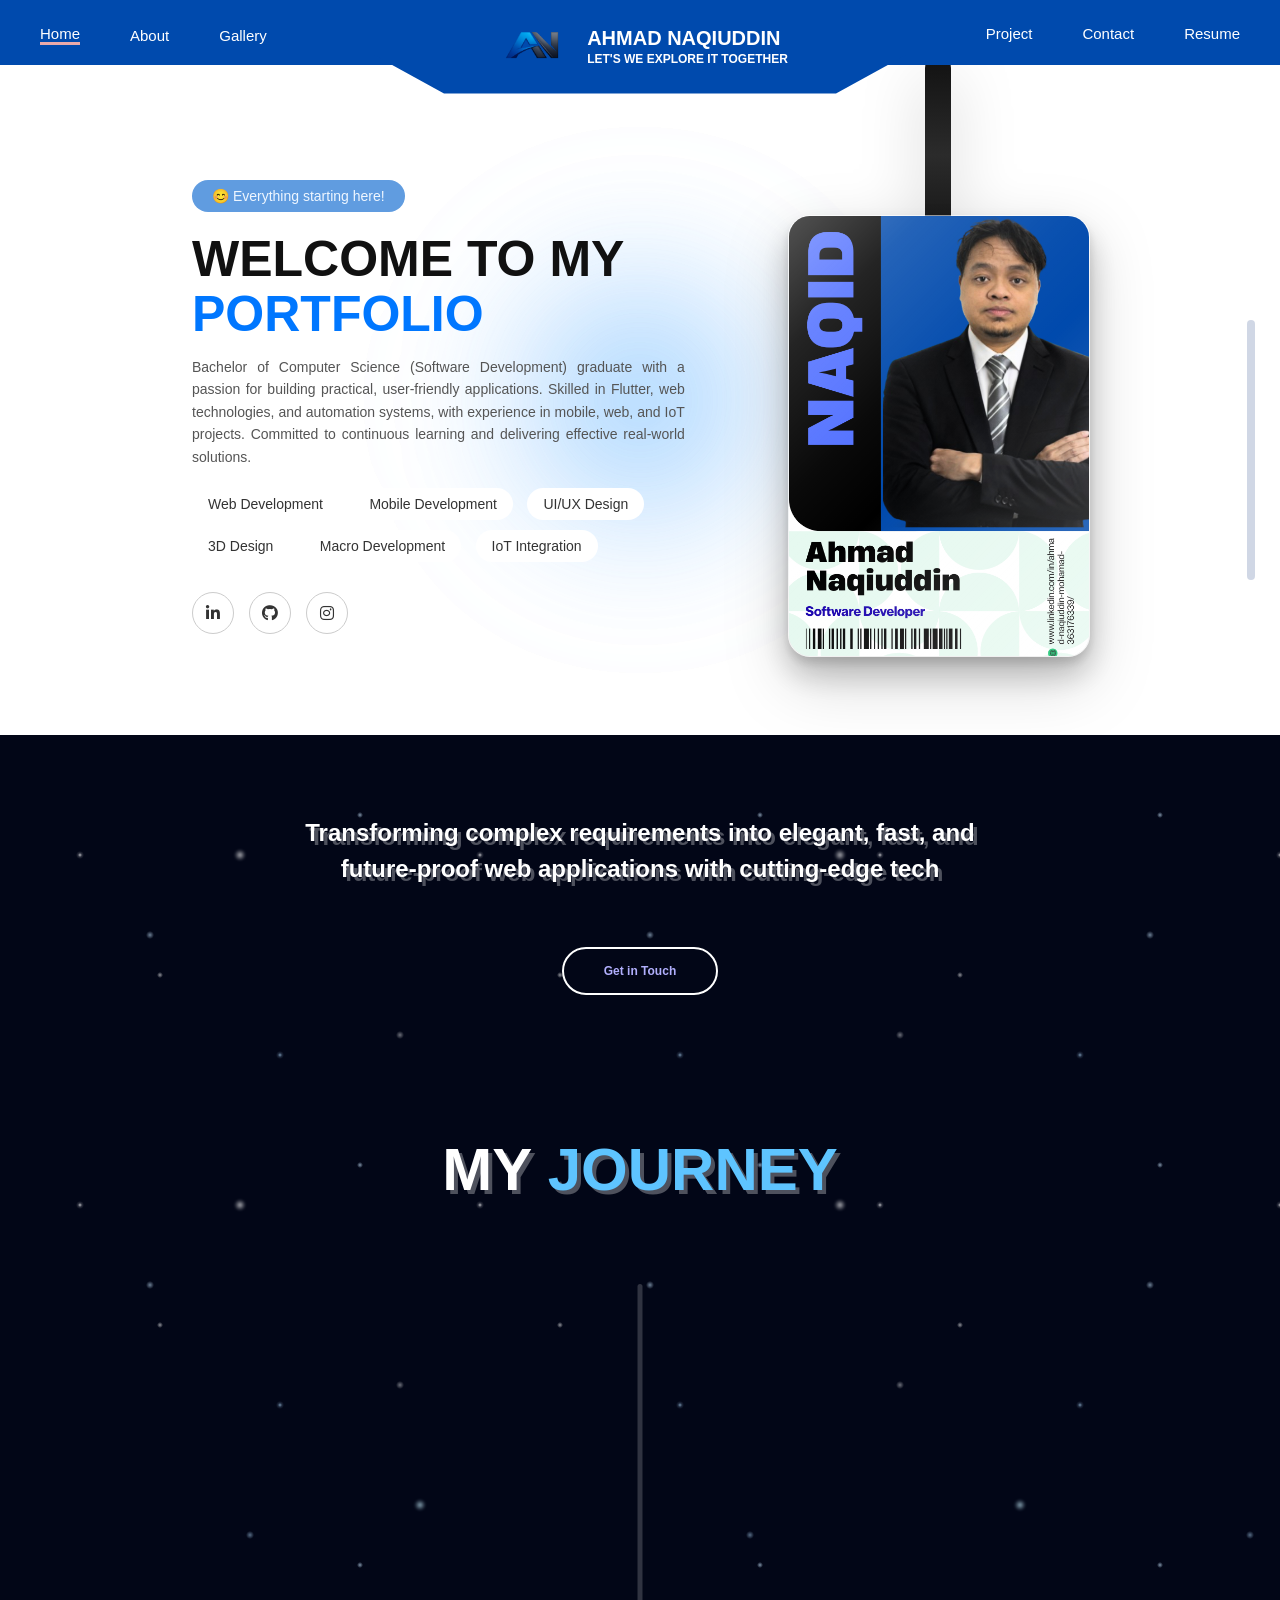
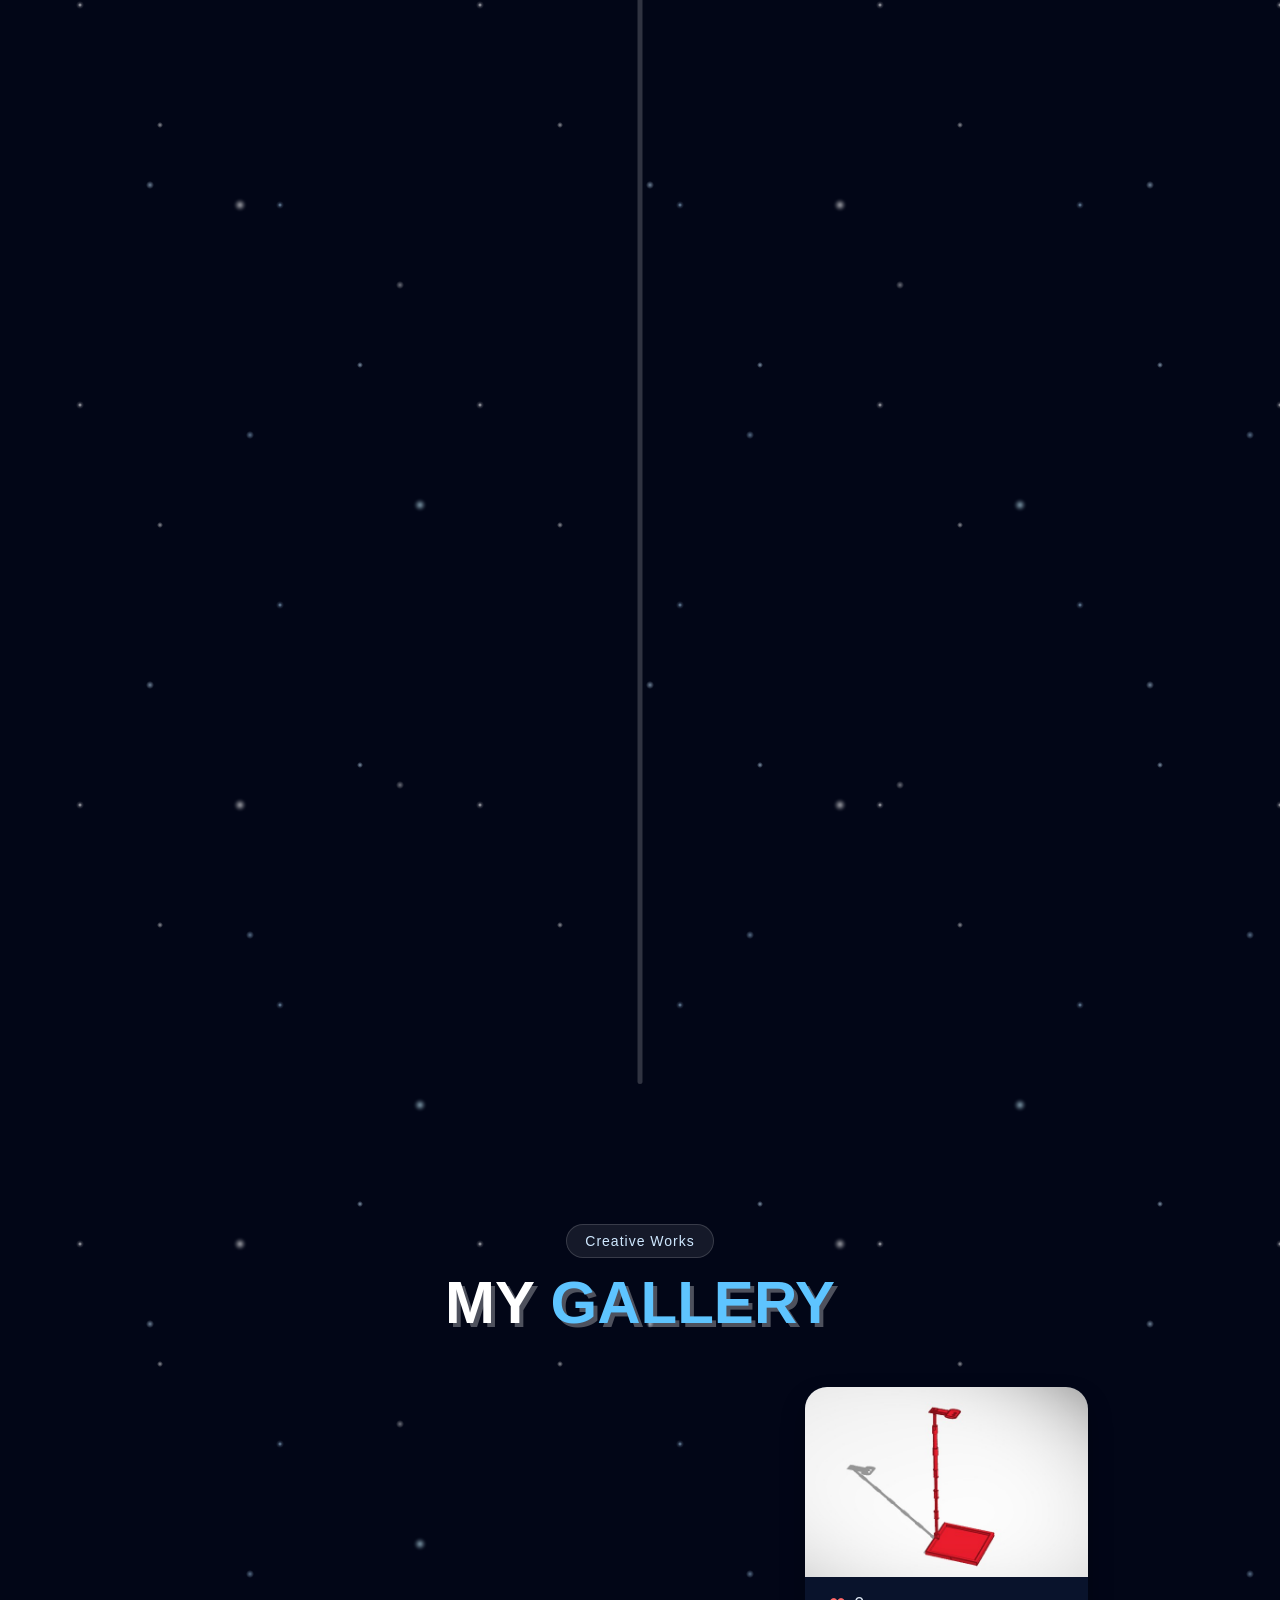
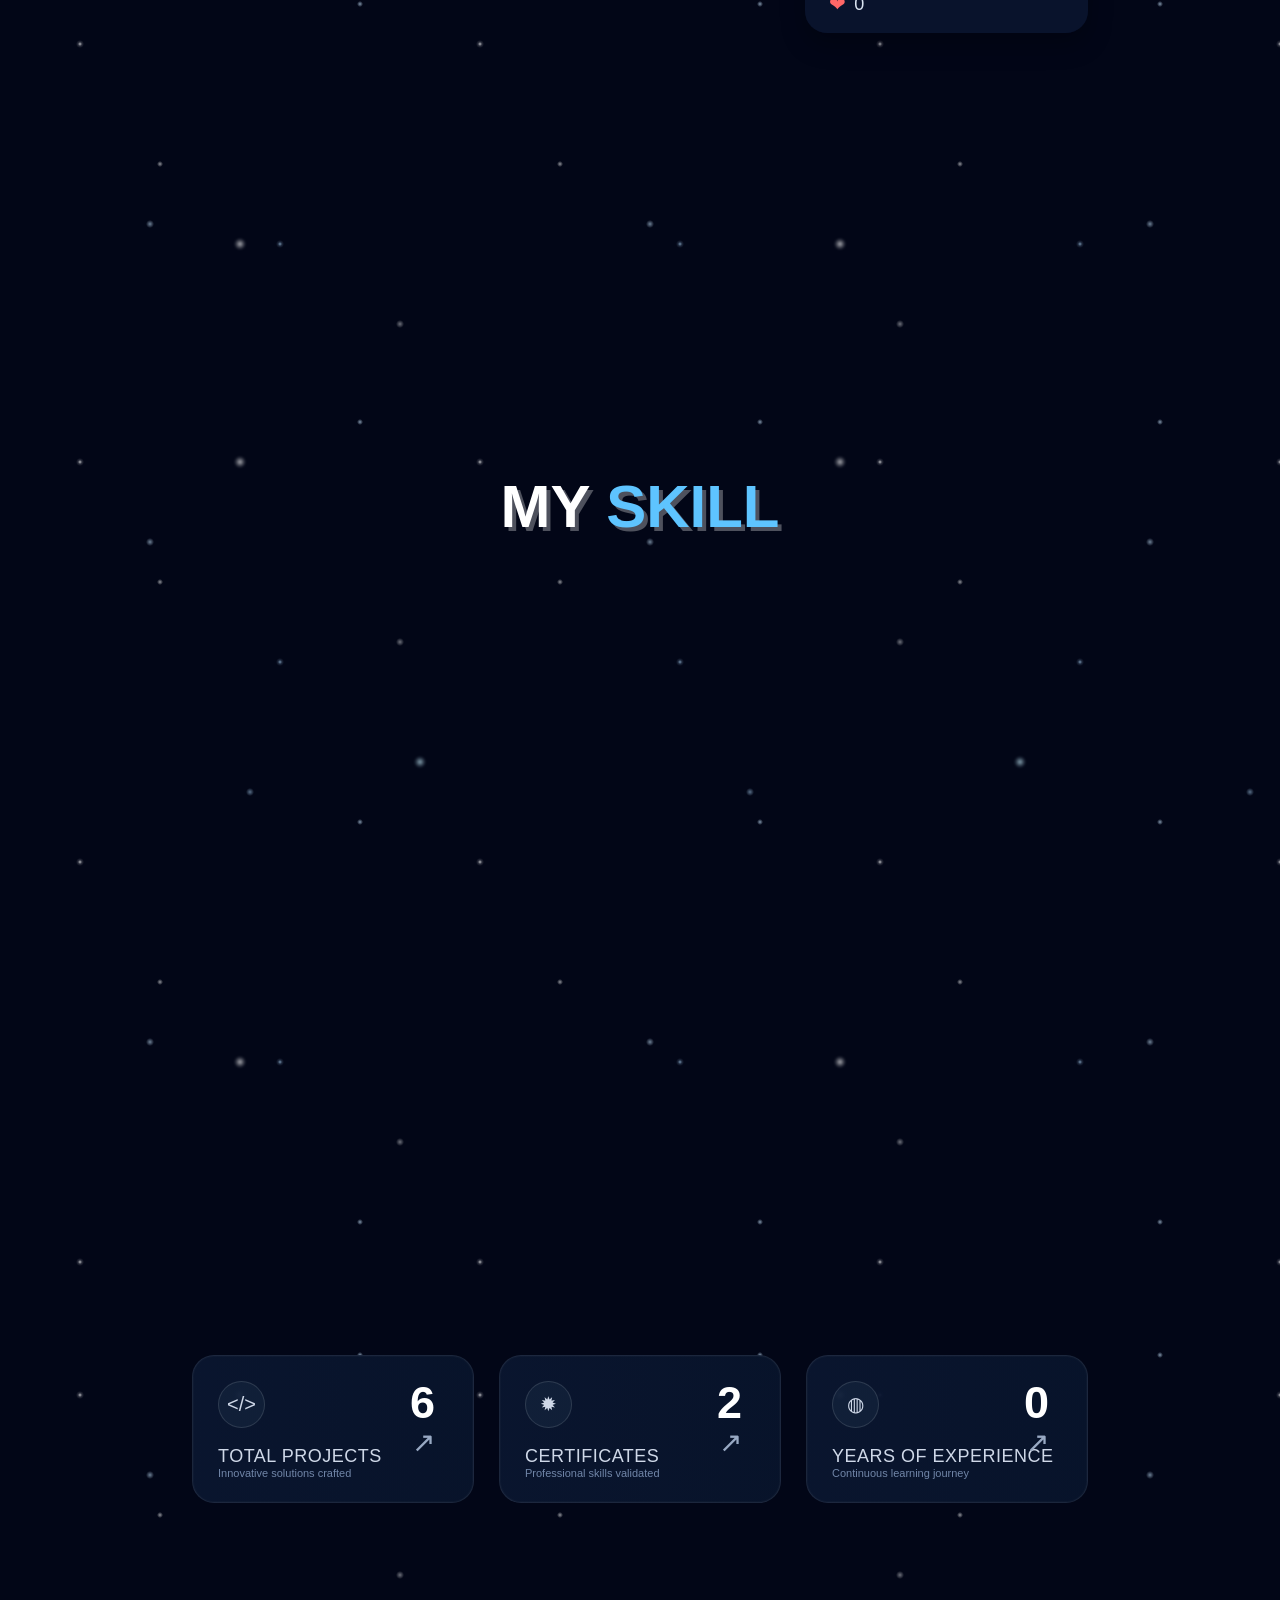
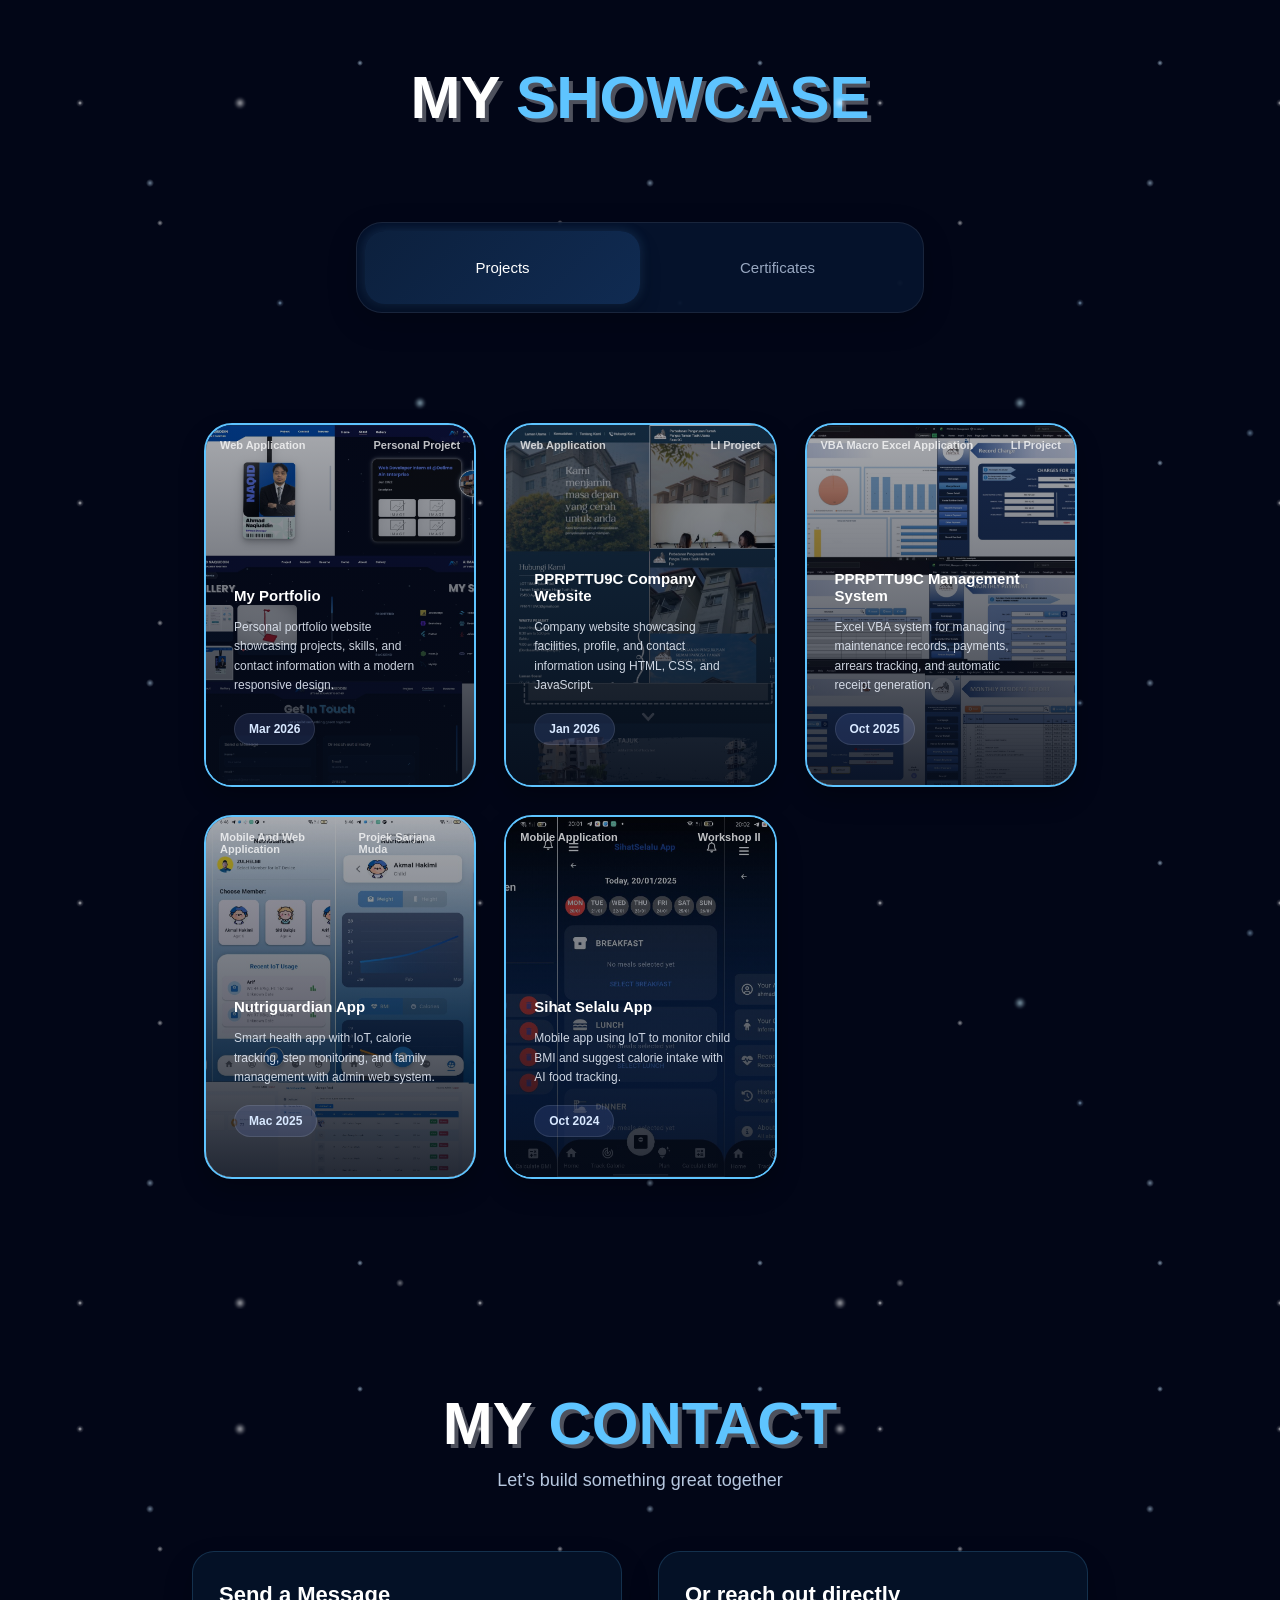
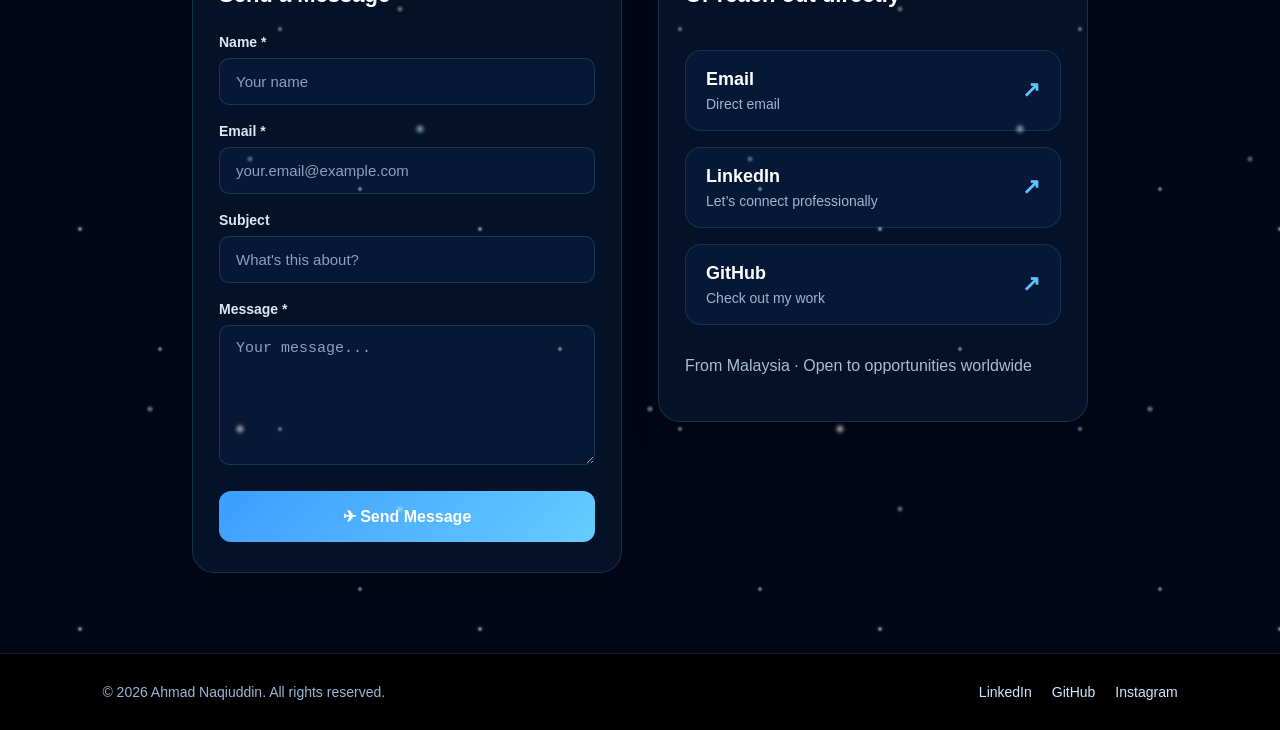
==== index.html @ 25616730 "new certificate for index.html" ====
<!DOCTYPE html>
<html lang="en">
<head>
    <meta charset="UTF-8">
    <meta name="viewport" content="width=device-width, initial-scale=1.0">
    <title>Home</title>
    <link rel="stylesheet" href="https://cdnjs.cloudflare.com/ajax/libs/font-awesome/6.5.0/css/all.min.css">
    <link rel="stylesheet" href="https://cdn.jsdelivr.net/gh/devicons/devicon@latest/devicon.min.css">
    <link rel="stylesheet" href="https://cloudflare.com">
    <link rel="stylesheet" href="CSS/index-style.css">
    <link rel="icon" type="image/x-icon" href="Images/logo.png">
</head>
<body>
    <script type="text/javascript" src="https://cdn.jsdelivr.net/npm/@emailjs/browser@4/dist/email.min.js"></script>
    <script type="text/javascript">
        (function(){
                emailjs.init({
                    publicKey: "KqEx30tRW6SoHSH2d",
                });
            })();
    </script>
    <header class="main-header">
        <div class="nav-left">
            <a href="#Home">Home</a>
            <a href="#About">About</a>
            <a href="#Gallery">Gallery</a>
        </div>

        <div class="brand-box">
            <div class="brand-content">
                <img src="Images/logo.png" alt="logo" class="brand-logo">
                <div class="brand-text">
                    <h1>AHMAD NAQIUDDIN</h1>
                    <p>LET'S WE EXPLORE IT TOGETHER</p>
                </div>
            </div>
        </div>

        <div class="nav-right">
            <a href="#Project">Project</a>
            <a href="#Contact">Contact</a>
            <a href="#" id="openResumeBtn" class="resume-btn">Resume</a>
        </div>
    </header>

    <main>

        <section class="hero" id="Home">
            <div class="hero-bg"></div>
            <div class="hero-left">
                <p class="badge">😊 Everything starting here!</p>
                <h1>
                    WELCOME TO MY <br>
                    <span>PORTFOLIO</span>
                </h1>
                <p class="desc">
                    Bachelor of Computer Science (Software Development) graduate with a passion for building practical, user-friendly applications. Skilled in Flutter, web technologies, and automation systems, with experience in mobile, web, and IoT projects. Committed to continuous learning and delivering effective real-world solutions.
                </p>

                <div class="skills">
                    <span>Web Development</span>
                    <span>Mobile Development</span>
                    <span>UI/UX Design</span>
                    <span>3D Design</span>
                    <span>Macro Development</span>
                    <span>IoT Integration</span>
                </div>

                <div class="socials">
                    <a href="#"><i class="fab fa-linkedin-in"></i></a>
                    <a href="#"><i class="fab fa-github"></i></a>
                    <a href="#"><i class="fab fa-instagram"></i></a>
                </div>
            </div>

            <div class="hero-right">
                <div class="lanyard-wrapper">
                    <div class="strap"></div>

                    <div class="lanyard-card">
                        <div class="lanyard-inner">
                            <div class="lanyard-front">
                                <img src="Images/front-lanyard.png" alt="profile front">
                            </div>

                            <div class="lanyard-back">
                                <img src="Images/back-lanyard.png" alt="lanyard back">
                            </div>
                        </div>
                    </div>
                </div>
            </div>
        </section>

        <section class="cta-section">
            <div class="stars"></div>
            <div class="stars2"></div>
            <div class="stars3"></div>
            <div class="cta-content">
                <h2 class="cta-title">
                    Transforming complex requirements into elegant, fast,
                    and future-proof web applications with cutting-edge
                    tech
                </h2>

                <a href="#Contact" class="cta-button">Get in Touch</a>

                <!-- <div class="cta-stats">
                    <div class="stat-box">
                        <h3>20+</h3>
                        <p>Projects Delivered</p>
                    </div>

                    <div class="stat-box">
                        <h3>3+</h3>
                        <p>Years of Experience</p>
                    </div>

                    <div class="stat-box">
                        <h3>100%</h3>
                        <p>Certificate</p>
                    </div>
                </div> -->
            </div>
        </section>
        
        <section class="journey-section" id="About">
            <div class="stars"></div>
            <div class="stars2"></div>
            <div class="stars3"></div>

            <h2 class="journey-title">MY <span>JOURNEY</span></h2>

            <div class="timeline">
                <div class="timeline-progress"></div>

                <!-- Start Right -->
                <div class="timeline-item right hidden">
                    <div class="timeline-dot">
                        <img src="Images/j1.jpg" alt="Journey 2025">
                    </div>

                    <div class="timeline-card review-btn"
                            data-title="Diploma in Information and Communication Technology at @ Universiti Teknikal Malaysia Melaka"
                            data-date="Aug 2020 - Mac 2023"
                            data-desc="A programme providing fundamental knowledge in programming, networking, databases, and system development, emphasizing practical skills, problem-solving, and real-world applications to prepare students for entry-level IT roles and further studies."
                            data-points="Built strong mathematical and analytical foundations through calculus, discrete mathematics, linear algebra, and statistics & probability, supporting advanced problem-solving in computing.
                                        |Developed core programming skills across multiple paradigms including procedural, object-oriented, event-driven, and advanced programming concepts, alongside data structures and algorithms.
                                        |Gained solid understanding of computer systems fundamentals, including computer organization & architecture, operating systems, and system performance concepts.
                                        |Studied database systems, system analysis & design, and software development principles, focusing on structured system planning and data management.
                                        |Acquired practical experience in web programming, multimedia systems, and digital media design, emphasizing interactive and user-focused application development.
                                        |Explored advanced computing areas including artificial intelligence, computer networking, cybersecurity, and game programming, applying modern technologies to real-world computing problems."
                            data-images="Images/j101.jpeg,Images/j102.jpg,Images/j103.jpg,Images/j104.jpeg">
                        <h3>Diploma in Information and Communication Technology</h3>
                        <span>Mac 2020</span>
                        <p>
                            A programme providing fundamental knowledge in programming, networking, databases, and system development ....
                        </p>
                        <!-- <div class="card-images">
                        <img src="Images/no-image.jpg">
                        <img src="Images/no-image.jpg">
                        <img src="Images/no-image.jpg">
                        <img src="Images/no-image.jpg">
                    </div> -->
                    </div>                    
                </div>


                <!-- Start Left -->

                <div class="timeline-item left hidden">
                    <div class="timeline-dot">
                        <img src="Images/j2.jpg" alt="Journey 2024">
                    </div>

                    <div class="timeline-card review-btn" 
                            data-title="Web Developer Intern & Graphic Designer Intern at @ Delima Ain Enterprise"
                            data-date="June 2024 - Aug 2024"
                            data-desc="Completed an internship as a web developer, focusing on developing a stock management system to improve factory operations, while gaining practical experience in real-world projects and supporting company events."
                            data-points="Developed a stock management system to streamline factory inventory tracking and improve operational efficiency.
                            |Applied web development skills, including frontend and backend integration for real-world system implementation.
                            |Gained hands-on experience in debugging, testing, and improving system functionality based on user needs.
                            |Collaborated with team members and adapted to real working environment and project requirements.
                            |Assisted in organizing and managing company mini café event, improving communication and teamwork skills.
                            |Designed and developed promotional materials, including an improved café signboard to enhance brand visibility and customer appeal."
                            data-images="Images/j201.jpeg,Images/j202.jpg,Images/j203.jpg,Images/j204.jpeg">
                        <h3>Web Developer & Graphic Designer Intern </h3>
                        <span>Jun 2022</span>
                        <p>
                            Completed an internship as a web developer, focusing on developing a stock management system to improve factory operations ...
                        </p>
                        <!-- <div class="card-images">
                        <img src="Images/no-image.jpg">
                        <img src="Images/no-image.jpg">
                        <img src="Images/no-image.jpg">
                        <img src="Images/no-image.jpg">
                    </div> -->
                    </div>
                </div>

                <!-- End -->

                <!-- Start Right -->

                <div class="timeline-item right hidden">
                    <div class="timeline-dot">
                        <img src="Images/j3.jpg" alt="Journey 2025">
                    </div>

                    <div class="timeline-card review-btn"
                            data-title="Bachelor of Computer Science in Software Development at @ Universiti Teknikal Malaysia Melaka"
                            data-date="Oct 2023 - Mac 2026"
                            data-desc="Focused on the design, development, and maintenance of software systems using modern programming languages and methodologies. The program provides strong foundations in algorithms, data structures, 
                            databases, web and mobile application development, and software engineering principles. It emphasizes practical, project-based learning to enhance problem-solving, analytical thinking, and teamwork 
                            skills, while preparing for real-world software development environments and industry practices."
                            data-points="Studied core computing fundamentals including algorithm analysis, software engineering principles, and system design methodologies to develop strong problem-solving and analytical skills.
                                        |Gained solid understanding of database design and information systems planning, focusing on data structure organization and strategic IT alignment.
                                        |Developed knowledge in information technology security and system protection, ensuring secure and reliable software solutions.
                                        |Learned distributed application development and software architecture, focusing on scalable and network-based systems.
                                        |Strengthened practical development skills through web and mobile application development, applying modern frameworks and user-centered design approaches.
                                        |Studied human-computer interaction and software usability, emphasizing intuitive interface design and user experience improvement.
                                        |Acquired project-based experience in software requirement analysis, design, verification, validation, and project management, ensuring quality and structured software delivery."
                            data-images="Images/j301.png,Images/j302.jpeg,Images/j303.jpeg,Images/j304.jpeg">
                        <h3>Bachelor of Computer Science in Software Development</h3>
                        <span>Oct 2023</span>
                        <p>
                            Focusing on the design, development, and maintenance of software systems using modern programming languages ...
                        </p>
                    </div>                    
                </div>

                <div class="timeline-item left hidden">
                    <div class="timeline-dot">
                        <img src="Images/c2.jpeg" alt="Journey 2024">
                    </div>

                    <div class="timeline-card review-btn" 
                            data-title="Software Developer & IT Maintenance Intern at @Perbadanan Pengurusan Rumah Pangsa Taman Tasik Utama"
                            data-date="Oct 2025 - Macg 2026"
                            data-desc="Involved in developing a VBA-based system to manage historical financial records, automating data updates, and improving administrative efficiency. 
                                    I also assisted in record management, audit preparation, and system maintenance tasks. In addition, I designed and developed the official organization 
                                    website to enhance digital presence, improve information accessibility, and support better communication with residents."
                            data-points="Developed an Excel VBA macro system to manage historical records of maintenance fees, summons, and other payments, improving data organization and tracking efficiency.
                                        |Automated annual data updates using VBA, significantly reducing manual workload and improving operational accuracy and speed.
                                        |Assisted in organizing, filing, and maintaining administrative records to ensure proper documentation, data integrity, and easy retrieval when needed.
                                        |Supported audit preparation by verifying, reviewing, and cross-checking historical financial records to ensure accuracy and compliance.
                                        |Designed and developed the official organization website to improve digital presence, enhance user accessibility, and provide clear information to residents.
                                        |Provided general IT maintenance support, including troubleshooting systems, assisting staff with technical issues, and ensuring smooth day-to-day IT operations."
                            data-images="Images/j401.jpeg,Images/j402.jpeg,Images/j403.jpeg,Images/j404.jpeg">
                        <h3>Software Developer & IT Maintenance Intern</h3>
                        <span>Oct 2025</span>
                        <p>
                            Involved in developing a VBA-based system to manage historical financial records, automating data updates ...
                        </p>
                        <br>
                        <!-- <div class="card-images">
                        <img src="Images/no-image.jpg">
                        <img src="Images/no-image.jpg">
                        <img src="Images/no-image.jpg">
                        <img src="Images/no-image.jpg">
                    </div> -->
                    </div>
                </div>

                <!-- End -->

            </div>
        </section>

        <section class="design-gallery-section" id="Gallery">
            <div class="stars"></div>
            <div class="stars2"></div>
            <div class="stars3"></div>
            <div class="gallery-header">
                <p class="gallery-tag">Creative Works</p>
                <h2 class="gallery-title">MY <span>GALLERY</span></h2>
            </div>

            <div class="design-gallery">

                <!-- Start -->

                <div class="design-grid"></div>
                    <div class="design-card">
                        <div class="design-image-wrapper">
                            <img src="Images/u1.jpg" alt="Dashboard UI Design">
                            <div class="design-overlay">
                                <h3>Smart Health Monitoring System</h3>
                                <span>Oct 2025</span>
                                <p>
                                    <!-- Description -->
                                </p>
                            </div>
                        </div>

                        <div class="design-footer">
                            <button class="like-btn" data-id="design1"> <!--Change the data id-->
                                ❤ <span class="like-count">0</span>
                            </button>
                        </div>
                    </div>


                    <div class="design-card">
                        <div class="design-image-wrapper">
                            <img src="Images/u2.jpg" alt="Dashboard UI Design">
                            <div class="design-overlay">
                                <h3>Ticket Ordering System</h3>
                                <span>Mac 2025</span>
                                <p>
                                    <!-- Description -->
                                </p>
                            </div>
                        </div>

                        <div class="design-footer">
                            <button class="like-btn" data-id="design2"> <!--Change the data id-->
                                ❤ <span class="like-count">0</span>
                            </button>
                        </div>
                    </div>

                    <div class="design-card">
                        <div class="design-image-wrapper">
                            <img src="Images/u3.jpg" alt="Dashboard UI Design">
                            <div class="design-overlay">
                                <h3>Smart Traveler Health Monitoring System</h3>
                                <span>Sep 2025</span>
                                <p>
                                    <!-- Description -->
                                </p>
                            </div>
                        </div>

                        <div class="design-footer">
                            <button class="like-btn" data-id="design3"> <!--Change the data id-->
                                ❤ <span class="like-count">0</span>
                            </button>
                        </div>
                    </div>

                    <div class="design-card">
                        <div class="design-image-wrapper">
                            <img src="Images/u4.jpg" alt="Dashboard UI Design">
                            <div class="design-overlay">
                                <h3>My Portfolio</h3>
                                <span>Jan 2026</span>
                                <p>
                                    <!-- Description -->
                                </p>
                            </div>
                        </div>

                        <div class="design-footer">
                            <button class="like-btn" data-id="design4"> <!--Change the data id-->
                                ❤ <span class="like-count">0</span>
                            </button>
                        </div>
                    </div>

                    <div class="design-card">
                        <div class="design-image-wrapper">
                            <img src="Images/u5.jpg" alt="Dashboard UI Design">
                            <div class="design-overlay">
                                <h3>Weight and Height Sensor 3D Design</h3>
                                <span>Mac 2025</span>
                                <p>
                                    <!-- Description -->
                                </p>
                            </div>
                        </div>

                        <div class="design-footer">
                            <button class="like-btn" data-id="design5"> <!--Change the data id-->
                                ❤ <span class="like-count">0</span>
                            </button>
                        </div>
                    </div>


                </div>

                <!-- End -->   
            

            </div>
        </section>

        <section class="skills-section" id="Skills">
            <div class="stars"></div>
            <div class="stars2"></div>
            <div class="stars3"></div>

            <h2 class="skills-title">MY <span>SKILL</span></h2>

            <div class="skills-wrapper">
                <!-- FRONTEND -->
                <div class="skill-category skill-group hidden-group">
                    <h3 class="category-title">FRONTEND</h3>

                    <div class="skill-grid">
                        <div class="skill-item hidden-skill"><i class="devicon-javascript-plain colored"></i><span>JavaScript</span></div>
                        <div class="skill-item hidden-skill"><i class="devicon-tailwindcss-original colored"></i><span>Tailwind CSS</span></div>
                        <div class="skill-item hidden-skill"><i class="devicon-html5-plain colored"></i><span>HTML</span></div>

                        <div class="skill-item hidden-skill"><i class="devicon-css3-plain colored"></i><span>CSS</span></div>
                        <div class="skill-item hidden-skill"><i class="devicon-bootstrap-plain colored"></i><span>Bootstrap</span></div>
                        <div class="skill-item hidden-skill"><i class="devicon-react-original colored"></i><span>React</span></div>

                        <div class="skill-item hidden-skill"><i class="devicon-cplusplus-plain colored"></i><span>C++</span></div>
                        <div class="skill-item hidden-skill"><i class="devicon-python-plain colored"></i><span>Python</span></div>
                        <div class="skill-item hidden-skill"><i class="devicon-flutter-plain colored"></i><span>Flutter</span></div>
                        <div class="skill-item hidden-skill"><i class="devicon-java-plain colored"></i><span>Java</span></div>

                    </div>
                </div>

                <!-- BACKEND -->
                <div class="skill-category skill-group hidden-group">
                    <h3 class="category-title">BACKEND</h3>

                    <div class="skill-grid">
                        <div class="skill-item hidden-skill"><i class="devicon-nodejs-plain colored"></i><span>Node.js</span></div>
                        <div class="skill-item hidden-skill"><i class="devicon-php-plain colored"></i><span>PHP</span></div>
                        <div class="skill-item hidden-skill"><i class="devicon-json-plain colored"></i><span>Json</span></div>
                        <div class="skill-item hidden-skill"><i class="devicon-jquery-plain colored"></i><span>JQuery</span></div>
                        <div class="skill-item hidden-skill"><i class="devicon-mysql-original colored"></i></i><span>MySQL</span></div>
                    </div>
                </div>

                <div class="skill-category skill-group hidden-group">
                    <h3 class="category-title">UI/UX DESIGN</h3>

                    <div class="skill-grid">
                        <div class="skill-item hidden-skill"><i class="devicon-figma-plain colored"></i><span>Figma</span></div>
                        <div class="skill-item hidden-skill"><i class="devicon-photoshop-plain colored"></i><span>Adobe Photoshop</span></div>
                        <div class="skill-item hidden-skill"><i class="devicon-illustrator-plain colored"></i><span>Adobe Illustrator</span></div>
                        <div class="skill-item hidden-skill"><i class="devicon-photoshop-plain colored"></i><span>Adobe InDesign</span></div>
                    </div>
                </div>

                <div class="skill-category skill-group hidden-group">
                    <h3 class="category-title">3D DESIGN</h3>

                    <div class="skill-grid">
                        <div class="skill-item hidden-skill"><i class="devicon-bazel-plain colored"></i><span>Tinkercad</span></div>
                    </div>
                </div>

                <div class="skill-category skill-group hidden-group">
                    <h3 class="category-title">OTHER</h3>

                    <div class="skill-grid">
                        <div class="skill-item hidden-skill"><i class="devicon-visualbasic-plain colored"></i><span>VBA Macro Excel</span></div>
                        <div class="skill-item hidden-skill"><i class="fa-solid fa-microchip"></i></i><span>Internet Of Thing</span></div>
                    </div>
                </div>


            </div>
        </section>

        <section class="stats-section">
            <div class="stars"></div>
            <div class="stars2"></div>
            <div class="stars3"></div>
            <div class="stats-grid">
                <div class="stat-card">
                    <div class="stat-icon">
                        <span>&lt;/&gt;</span>
                    </div>

                    <div class="stat-top">
                        <h3>6</h3>
                        <span class="stat-arrow">↗</span>
                    </div>

                    <div class="stat-content">
                        <h4>TOTAL PROJECTS</h4>
                        <p>Innovative solutions crafted</p>
                    </div>
                </div>

                <div class="stat-card">
                    <div class="stat-icon">
                        <span>✹</span>
                    </div>

                    <div class="stat-top">
                        <h3>2</h3>
                        <span class="stat-arrow">↗</span>
                    </div>

                    <div class="stat-content">
                        <h4>CERTIFICATES</h4>
                        <p>Professional skills validated</p>
                    </div>
                </div>

                <div class="stat-card">
                    <div class="stat-icon">
                        <span>◍</span>
                    </div>

                    <div class="stat-top">
                        <h3>0</h3>
                        <span class="stat-arrow">↗</span>
                    </div>

                    <div class="stat-content">
                        <h4>YEARS OF EXPERIENCE</h4>
                        <p>Continuous learning journey</p>
                    </div>
                </div>
            </div>
        </section>

        <section class="showcase-section" id="Project">
            <div class="stars"></div>
            <div class="stars2"></div>
            <div class="stars3"></div>
            <h2 class="showcase-title">MY <span>SHOWCASE</span></h2>
            
            <div class="showcase-tabs">
                <div class="tab-indicator"></div>

                <button class="tab-btn active" data-tab="projects">Projects</button>
                <button class="tab-btn" data-tab="certificates">Certificates</button>
            </div>

            <div class="showcase-content">
                <!-- PROJECTS -->
                <div class="tab-panel active" id="projects">
                    <div class="project-grid">

                        <!-- Start -->

                        
                        <!-- <div class="project-card hidden-reveal" 
                            data-img="Images/no-image.jpg"
                            data-title="Project Name"
                            data-desc="Project description goes here. A brief overview of the project, technologies used, and key features."
                            data-type="Project Type"
                            data-tags="Code1,Code2,Code3"
                            data-live="https://your-site.com"
                            data-code="https://github.com/yourrepo">
                            <img src="Images/no-image.jpg" alt="My Portfolio" class="project-bg">

                            <div class="project-dark-layer"></div>

                            <div class="project-top">
                                <span class="project-mini">Project Type</span>
                                <span class="project-mini">Project</span>
                            </div>

                            <a href="#" class="project-open">↗</a>

                            <div class="project-content">
                                <h3>Project Name</h3>
                                <p>
                                    Description
                                </p>

                                <div class="project-tags">
                                    <span>Code Type</span>
                                </div>
                            </div>
                        </div> -->

                        <div class="project-card hidden-reveal" 
                            data-img="Images/pp5.jpg"
                            data-title="My Portfolio"
                            data-desc="Portfolio Website is a personal platform to present projects, technical skills, and achievements. It features a responsive design, interactive UI, and contact section, allowing potential employers or clients to explore the developer’s work and get in touch easily."
                            data-type="Web Based Application"
                            data-tags="HTML, CSS, JavaScript, Front-End Web Development"
                            data-live="https://naqidz.github.io/My-Portfolio/"
                            data-code="https://github.com/NaQiDz/My-Portfolio">
                            <img src="Images/p5.jpg" alt="My Portfolio" class="project-bg">

                            <div class="project-dark-layer"></div>

                            <div class="project-top">
                                <span class="project-mini">Web Application</span>
                                <span class="project-mini">Personal Project</span>
                            </div>

                            <a href="#" class="project-open">↗</a>

                            <div class="project-content">
                                <h3>My Portfolio</h3>
                                <p>
                                    Personal portfolio website showcasing projects, skills, and contact information with a modern responsive design.
                                </p>

                                <div class="project-tags">
                                    <span>Mar 2026</span>
                                </div>
                            </div>
                        </div>

                        <div class="project-card hidden-reveal" 
                            data-img="Images/pp4.jpg"
                            data-title="PPRPTTU9C Company Website"
                            data-desc="PPRPTTU9C Company Website is a front-end web project designed to introduce the company to the public. It highlights facilities, company background, and contact details through a responsive and user-friendly interface built with HTML, CSS, and JavaScript."
                            data-type="Web Based Application"
                            data-tags="HTML, CSS, JavaScript, Front-End Web Development"
                            data-live="UD.html"
                            data-code="404.html">
                            <img src="Images/p4.jpg" alt="My Portfolio" class="project-bg">

                            <div class="project-dark-layer"></div>

                            <div class="project-top">
                                <span class="project-mini">Web Application</span>
                                <span class="project-mini">LI Project</span>
                            </div>

                            <a href="#" class="project-open">↗</a>

                            <div class="project-content">
                                <h3>PPRPTTU9C Company Website</h3>
                                <p>
                                    Company website showcasing facilities, profile, and contact information using HTML, CSS, and JavaScript.
                                </p>

                                <div class="project-tags">
                                    <span>Jan 2026</span>
                                </div>
                            </div>
                        </div>

                        <div class="project-card hidden-reveal" 
                            data-img="Images/pp3.jpg"
                            data-title="PPRPTTU9C Management System"
                            data-desc="PPRPTTU9C Management System is an Excel VBA-based solution for handling maintenance transactions and resident payments. It automatically tracks arrears, updates annual maintenance rates, and generates receipts with a single click, improving efficiency and accuracy in property management operations."
                            data-type="VBA Macro Excel Application"
                            data-tags="Excel VBA (Macro Programming), Automation System, Desktop-Based Management System"
                            data-live="UD.html"
                            data-code="404.html">
                            <img src="Images/p3.jpg" alt="My Portfolio" class="project-bg">

                            <div class="project-dark-layer"></div>

                            <div class="project-top">
                                <span class="project-mini">VBA Macro Excel Application</span>
                                <span class="project-mini">LI Project</span>
                            </div>

                            <a href="#" class="project-open">↗</a>

                            <div class="project-content">
                                <h3>PPRPTTU9C Management System</h3>
                                <p>
                                    Excel VBA system for managing maintenance records, payments, arrears tracking, and automatic receipt generation.
                                </p>

                                <div class="project-tags">
                                    <span>Oct 2025</span>
                                </div>
                            </div>
                        </div>

                        <div class="project-card hidden-reveal" 
                            data-img="Images/pp2.jpg"
                            data-title="Nutriguardian App"
                            data-desc="Nutriguardian App extends Sihat Selalu with a full health ecosystem for all users. It integrates IoT for accurate measurements, tracks calories and steps, supports family profiles, and includes a web-based admin panel for monitoring, achievements, and food database management."
                            data-type="Mobile and Web Based Application"
                            data-tags="Flutter (Dart), HTML(CSS Javascript and Php), IoT Integration, AI-based System, Backend System (Admin Panel)"
                            data-live="404.html"
                            data-code="https://github.com/NaQiDz/NutriGuardian_Application">
                            <img src="Images/p2.jpg" alt="My Portfolio" class="project-bg">

                            <div class="project-dark-layer"></div>

                            <div class="project-top">
                                <span class="project-mini">Mobile And Web Application</span>
                                <span class="project-mini">Projek Sarjana Muda</span>
                            </div>

                            <a href="#" class="project-open">↗</a>

                            <div class="project-content">
                                <h3>Nutriguardian App</h3>
                                <p>
                                    Smart health app with IoT, calorie tracking, step monitoring, and family management with admin web system.
                                </p>

                                <div class="project-tags">
                                    <span>Mac 2025</span>
                                </div>
                            </div>
                        </div>

                        <div class="project-card hidden-reveal" 
                            data-img="Images/pp1.jpg"
                            data-title="Sihat Selalu App"
                            data-desc="Sihat Selalu App is a Flutter-based mobile application that integrates IoT devices to measure children’s height and weight for BMI calculation. It provides AI-driven calorie recommendations and allows parents to monitor and manage their child’s daily food intake efficiently."
                            data-type="Mobile Based Application"
                            data-tags="Flutter (Dart),Native Php API,IoT Integration,AI-based System"
                            data-live="404.html"
                            data-code="https://github.com/NaQiDz/SihatSelalu-App-Latest">
                            <img src="Images/p1.jpg" alt="My Portfolio" class="project-bg">

                            <div class="project-dark-layer"></div>

                            <div class="project-top">
                                <span class="project-mini">Mobile Application</span>
                                <span class="project-mini">Workshop II</span>
                            </div>

                            <a href="#" class="project-open">↗</a>

                            <div class="project-content">
                                <h3>Sihat Selalu App</h3>
                                <p>
                                    Mobile app using IoT to monitor child BMI and suggest calorie intake with AI food tracking.
                                </p>

                                <div class="project-tags"><!-- Project Date -->
                                    <span>Oct 2024</span>
                                </div>
                            </div>
                        </div>

                        <div class="project-card hidden-reveal" 
                            data-img="Images/pp6.jpg"
                            data-title="JomWayang"
                            data-desc="JomWayang is a user-friendly cinema booking website that allows customers to browse movie information, view showtimes, and purchase tickets online. It also enables users to select side dishes, providing a complete and convenient movie-going experience for all types of users."
                            data-type="Web Based Application"
                            data-tags="HTML, CSS, JavaScript, PHP,UI/UX Design, Front-End Web Development,Back-End Web Development"
                            data-live="UD.html"
                            data-code="https://github.com/NaQiDz/JomWayang-Website">
                            <img src="Images/p6.jpg" alt="My Portfolio" class="project-bg">

                            <div class="project-dark-layer"></div>

                            <div class="project-top">
                                <span class="project-mini">Web Application</span>
                                <span class="project-mini">Personal Project</span>
                            </div>

                            <a href="#" class="project-open">↗</a>

                            <div class="project-content">
                                <h3>JomWayang</h3>
                                <p>
                                    Movie ticket booking website with showtimes, movie details, and snack selection in a user-friendly interface.
                                </p>

                                <div class="project-tags">
                                    <span>Mac 2024</span>
                                </div>
                            </div>
                        </div>

                        <!-- End -->

                    </div>
                </div>

                <!-- CERTIFICATES -->
                <div class="tab-panel" id="certificates">
                    <div class="certificate-grid">

                        <!-- Start -->


                        <div class="certificate-card hidden-reveal"
                                data-img="Images/r01.jpg"
                                data-title="Python Programming Fundamentals - Completion"
                                data-date="Aug 2025"
                                data-org="Data Science Association"
                                data-pdf="File/cr1.pdf">

                            <img src="Images/r1.jpg" alt="React Certificate">
                            <div class="certificate-overlay">
                                <span class="cert-badge">Data Science Association</span>
                                <span class="cert-date">Aug 2025</span>

                                <div class="certificate-info">
                                    <h3>Python Programming Fundamentals - Completion</h3>
                                    <a href="#" class="certificate-link">View Certificate</a>
                                </div>
                            </div>
                        </div>

                        <div class="certificate-card hidden-reveal"
                                data-img="Images/r02.jpg"
                                data-title="Database Foundations - Completion"
                                data-date="Sep 2025"
                                data-org="Oracle Accademy"
                                data-pdf="File/r02.pdf">

                            <img src="Images/r2.jpg" alt="React Certificate">
                            <div class="certificate-overlay">
                                <span class="cert-badge">Oracle Accademy</span>
                                <span class="cert-date">Sep 2025</span>

                                <div class="certificate-info">
                                    <h3>Database Foundations - Completion</h3>
                                    <a href="#" class="certificate-link">View Certificate</a>
                                </div>
                            </div>
                        </div>

                        <div class="certificate-card hidden-reveal"
                                data-img="Images/r03.jpg"
                                data-title="Database Foundations - Completion"
                                data-date="Sep 2025"
                                data-org="Oracle Accademy"
                                data-pdf="File/r03.pdf">

                            <img src="Images/r3.jpg" alt="React Certificate">
                            <div class="certificate-overlay">
                                <span class="cert-badge">Oracle Accademy</span>
                                <span class="cert-date">Sep 2025</span>

                                <div class="certificate-info">
                                    <h3>Database Foundations - Completion</h3>
                                    <a href="#" class="certificate-link">View Certificate</a>
                                </div>
                            </div>
                        </div>


                        <!-- End -->
                         

                    </div>
                </div>
            </div>
        </section>

        <section class="contact-section" id="Contact">
            <div class="stars"></div>
            <div class="stars2"></div>
            <div class="stars3"></div>
            <div class="contact-header">
                <h2 class="contact-title">MY <span>CONTACT</span></h2>
                <p class="contact-subtitle">Let's build something great together</p>
            </div>

            <div class="contact-wrapper">
                <!-- LEFT: FORM -->
                <div class="contact-form-card">
                    <h3>Send a Message</h3>

                    <form class="contact-form">
                        <div class="form-group">
                            <label for="name">Name *</label>
                            <input type="text" id="name" name="name" placeholder="Your name" required>
                        </div>

                        <div class="form-group">
                            <label for="email">Email *</label>
                            <input type="email" id="email" name="email" placeholder="your.email@example.com" required>
                        </div>

                        <div class="form-group">
                            <label for="subject">Subject</label>
                            <input type="text" id="subject" name="subject" placeholder="What's this about?" required>
                        </div>

                        <div class="form-group">
                            <label for="message">Message *</label>
                            <textarea id="message" name="message" placeholder="Your message..." required></textarea>
                        </div>

                        <button type="button" onclick="sendEmail()" class="send-btn">
                            ✈ Send Message
                        </button>
                    </form>
                </div>

                <!-- RIGHT: DIRECT CONTACT -->
                <div class="contact-info-side">
                    <h3>Or reach out directly</h3>

                    <a href="mailto:ahmadnaqiuddinmohamad@gmail.com?subject=Contact%20from%20Portfolio&body=Hi,%20I%20would%20like%20to%20connect%20with%20you." class="contact-link-card">
                        <div>
                            <h4>Email</h4>
                            <p>Direct email</p>
                        </div>
                        <span>↗</span>
                    </a>

                    <a href="https://www.linkedin.com/in/ahmad-naqiuddin-mohamad-363176339/" class="contact-link-card">
                        <div>
                            <h4>LinkedIn</h4>
                            <p>Let’s connect professionally</p>
                        </div>
                        <span>↗</span>
                    </a>

                    <a href="https://github.com/NaQiDz" class="contact-link-card">
                        <div>
                            <h4>GitHub</h4>
                            <p>Check out my work</p>
                        </div>
                        <span>↗</span>
                    </a>

                    <p class="contact-location">From Malaysia · Open to opportunities worldwide</p>
                </div>
            </div>
        </section>

    </main>

    <!-- PDF Modal -->

    <div id="pdfModal" class="pdf-modal">
        <div class="pdf-viewer-box">
            <div class="pdf-toolbar">
                <div class="pdf-left-tools">
                    <button id="prevPageBtn" class="pdf-tool-btn">Prev</button>
                    <span id="pageInfo" class="pdf-page-info">Page 1 / 1</span>
                    <button id="nextPageBtn" class="pdf-tool-btn">Next</button>
                </div>

                <div class="pdf-right-tools">
                    <a href="File/Resume_AhmadNaqiuddinMohamad.pdf"
                    target="_blank"
                    class="pdf-tool-btn download-btn">
                        Download
                    </a>
                    <button id="closePdfBtn" class="pdf-tool-btn close-btn">Close</button>
                </div>
            </div>

            <div class="pdf-canvas-wrapper">
                <div class="zoom-container" id="zoomContainer">
                    <img id="resumeImage" src="Images/resume-page1.jpg" class="resume-preview">
                </div>
            </div>
        </div>
    </div>

    <div class="scroll-indicator">
        <div class="scroll-indicator-fill" id="scrollFill"></div>
    </div>

    <!-- Certificate Modal  -->

    <div id="certModal" class="cert-modal">
        <div class="cert-backdrop"></div>

        <div class="cert-modal-box">

            <!-- CLOSE BUTTON -->
            <button class="cert-modal-close" id="closeCertModal">✕</button>

            <!-- LEFT: IMAGE -->
            <div class="cert-left">
                <img id="certPreviewImg" src="">
            </div>

            <!-- RIGHT: INFO -->
            <div class="cert-right">
                <span class="cert-modal-badge" id="certOrg"></span>

                <h2 id="certTitle"></h2>
                <p class="cert-modal-date" id="certDate"></p>

                <div class="cert-modal-actions">
                    <a id="certPdfBtn" target="_blank" class="cert-modal-btn primary">
                        <i class="fa fa-arrow-down" aria-hidden="true"></i>  Download / View PDF
                    </a>

                    <button id="closeCertModal2" class="cert-modal-btn secondary">
                        Close Preview
                    </button>
                </div>
            </div>

        </div>
    </div>

    <!-- Project Modal -->

    <div id="projectModal" class="project-modal">
        <div class="project-modal-backdrop"></div>

        <div class="project-modal-box">

            <!-- CLOSE -->
            <button class="project-modal-close" id="closeProjectModal">✕</button>

            <!-- IMAGE (TOP) -->
            <div class="project-modal-image">
                <img id="projectPreviewImg" src="">
            </div>

            <!-- INFO (BOTTOM) -->
            <div class="project-modal-content">

                <span class="project-modal-badge" id="projectType">
                    Project Type
                </span>

                <h2 id="projectTitle">Project Title</h2>

                <p class="project-modal-desc" id="projectDesc">
                    Project Description
                </p>

                <div class="project-modal-tags" id="projectTags"></div>

                <div class="project-modal-actions">
                    <a id="projectLiveBtn" target="_blank" class="project-modal-btn primary">
                        🌐 View Project
                    </a>

                    <a id="projectCodeBtn" target="_blank" class="project-modal-btn secondary">
                        💻 Source Code
                    </a>
                </div>

            </div>
        </div>
    </div>

    <div id="journeyReview" class="journey-review">
        <div class="journey-content">

            <button class="close-review">&times;</button>

            <div class="journey-header">
                <h2 id="reviewTitle"></h2>
                <span id="reviewDate"></span>
            </div>

            <p id="reviewDesc"></p>

            <ul id="reviewPoints"></ul>

            <div class="review-images" id="reviewImages"></div>

        </div>
    </div>

    <footer class="footer">
        <div class="footer-container">
            <p class="footer-text">
                © 2026 Ahmad Naqiuddin. All rights reserved.
            </p>

            <div class="footer-socials">
                <a href="https://www.linkedin.com/in/ahmad-naqiuddin-mohamad-363176339/" target="_blank">LinkedIn</a>
                <a href="https://github.com/NaQiDz" target="_blank">GitHub</a>
                <a href="https://www.instagram.com/_ahmadnaqiuddin/?hl=en" target="_blank">Instagram</a>
            </div>
        </div>
    </footer>
    <script src="https://cdn.jsdelivr.net/npm/emailjs-com@3/dist/email.min.js"></script>
    <script src="https://cdnjs.cloudflare.com/ajax/libs/pdf.js/3.11.174/pdf.min.js"></script>
    <script type="module" src="Javascript/index.js"></script>
    <script>
        function sendEmail() {
            const templateParams = {
                name: document.querySelector("#name").value,
                email: document.querySelector("#email").value,
                subject: document.querySelector("#subject").value,
                message: document.querySelector("#message").value,
            };

            emailjs
                .send("service_kr9vyzk", "template_wglg6wb", templateParams)
                .then(() => alert("Email sent!"))
                .catch(() => alert("Email not sent!"));
        }
    </script>
</body>
</html>
---- CSS/index-style.css ----
html {
    scrollbar-width: none; 
}

body::-webkit-scrollbar {
    display: none; 
}

body {
    font-family: "Poppins", sans-serif;
    margin: 0;
    padding: 0;
    -ms-overflow-style: none; 
}

.main-header {
    display: flex;
    justify-content: space-between;
    align-items: flex-start;
    background: #004aad;
    position: sticky;
    top: 0;
    padding: 0 40px;
    min-height: 65px;
    z-index: 1000;
    transition: background 0.3s ease, box-shadow 0.3s ease, backdrop-filter 0.3s ease;
    backdrop-filter: blur(4px);
}

.main-header.scrolled{
    background: rgba(11, 15, 58, 0.98);
    box-shadow: 0 8px 20px rgba(0, 0, 0, 0.2);
    backdrop-filter: blur(8px);
}

.nav-left,
.nav-right {
    display: flex;
    align-items: center;
    gap: 50px;
    padding-top: 25px;
    z-index: 3;
}

.nav-left a,
.nav-right a {
    text-decoration: none;
    color: white;
    font-weight: 500;
    font-size: 15px;
}

.nav-left a.active {
    border-bottom: 3px solid #e9aaaa;
}

.nav-right a.active {
    border-bottom: 3px solid #82cef1;
}

.nav-left a:hover,
.nav-right a:hover {
    border-bottom: 3px solid #181818;
    padding-bottom: 6px;
}

.brand-box {
    position: absolute;
    left: 50%;
    top: 0;
    transform: translateX(-50%);
    width: 700px;
    height: 110px;
    background: #004aad;
    /* border-bottom: 5px solid #181818; */
    clip-path: polygon(
        0 0,
        85% 0,
        85% 50%,
        88% 50%,
        78% 85%,
        22% 85%,
        12% 50%,
        0 50%
    );
    z-index: 2;
    transition: background 0.3s ease, box-shadow 0.3s ease, backdrop-filter 0.3s ease;
}

.main-header.scrolled .brand-box {
    background: rgba(11, 15, 58, 0.98);

}

.brand-content {
    height: 85%;
    display: flex;
    justify-content: center;
    align-items: center;
    gap: 15px;
    color: #181818;
    text-align: left;
}

.brand-logo {
    width: 80px;
    height: auto;
}

.brand-text h1 {
    margin: 0;
    font-size: 20px;
    font-weight: 700;
    color: #ffffff;
}

.brand-text p {
    margin: 2px 0 0;
    font-size: 12px;
    font-weight: 700;
    color: #ffffff;
}

.main-header::after {
    content: "";
    position: absolute;
    left: 0;
    bottom: 0;
    width: 100%;
    height: 4px;
    z-index: 0;
}

.brand-box {
    z-index: 2;
}

/* .logo {
    font-size: 25px;
    font-weight: bold;
    cursor: pointer;
    display: inline-flex;
    align-items: center;
    gap: 0px;
    margin: 0;
}

.logo span {
    display: inline-block;
    transition: color 0.3s ease;
}

.logo-default-a {
    transform: translateY(-3px);
}

.logo-default-n {
    transform: translateY(3px);
}

.logo:hover .logo-default-a,
.logo:hover .logo-default-n {
    transform: translateY(0);
}

#name-a {
    color: black;
}

#name-n {
    color: black;
}

.logo:hover #name-a {
    color: darkred;
}

.logo:hover #name-n {
    color: darkblue;
} */

.hero {
    position: relative;
    display: flex;
    justify-content: space-between;
    align-items: center;
    padding: 80px 15%;
    background: white;
    overflow: hidden;
    cursor: none;
}

/* background layer */
.hero-bg {
    position: absolute;
    inset: 0;
    z-index: 0;
    pointer-events: none;
}

/* glowing blobs */
.hero-bg::before,
.hero-bg::after {
    content: "";
    position: absolute;
    width: 400px;
    height: 400px;
    border-radius: 50%;

    background: radial-gradient(circle,
        rgba(46, 178, 255, 0.505) 0%,
        rgba(94,196,255,0.1) 40%,
        transparent 70%
    );

    filter: blur(60px);
    transform: translate(-50%, -50%);
    transition: transform 0.15s linear;
}

/* second color blob */
.hero-bg::after {
    background: radial-gradient(circle,
        rgba(120,160,255,0.25) 0%,
        rgba(120,160,255,0.1) 40%,
        transparent 70%
    );
}

/* ensure content is above */
.hero > *:not(.hero-bg) {
    position: relative;
    z-index: 1;
}

.hero-bg::before {
    left: var(--x, 50%);
    top: var(--y, 50%);
    animation: float1 10s ease-in-out infinite;
}

.hero-bg::after {
    left: var(--x2, 50%);
    top: var(--y2, 50%);
    animation: float2 14s ease-in-out infinite;
}

@keyframes float1 {
    0%,100% { transform: translate(-50%, -50%) translateY(0); }
    50% { transform: translate(-50%, -50%) translateY(-20px); }
}

@keyframes float2 {
    0%,100% { transform: translate(-50%, -50%) translateY(0); }
    50% { transform: translate(-50%, -50%) translateY(20px); }
}

/* LEFT SIDE */
.hero-left {
    max-width: 55%;
}

.badge {
    display: inline-block;
    padding: 8px 20px;
    background: #609ce0;
    color: #eef6ff;
    border-radius: 20px;
    font-size: 14px;
    margin-bottom: 20px;
    /* margin-top: 5px; */
}

.hero h1 {
    margin: 0 0 0 0;
    line-height: 1.1;
    font-size: 50px;
    font-weight: 800;
    color: #111;
}

.hero h1 span {
    color: #0077ff;
}

.typing {
    font-size: 28px;
    color: #0077ff;
    margin: 10px 0;
}

.desc {
    color: #555;
    line-height: 1.6;
    margin-bottom: 20px;
    text-align: justify;
    font-size: 14px;
    transition: all 0.9s ease;
}

.desc:hover {
    color: #ffffff;
    text-shadow: 0 0 20px rgba(0,119,255,0.35);
    transition: all 0.9s ease;
}

/* SKILLS */
.skills span {
    display: inline-block;
    padding: 8px 16px;
    border-radius: 20px;
    margin-right: 10px;
    margin-bottom: 10px;
    font-size: 14px;

    color: #333;
    background: #fff;

    position: relative;
    z-index: 1;

    transition: all 0.4s ease;
}

/* Rainbow border layer */
.skills span::before {
    content: "";
    position: absolute;
    inset: -2px; /* thickness of border */
    border-radius: 20px;

    background: linear-gradient(
        90deg,
        rgb(255, 255, 255), cyan, blue, rgb(0, 0, 194), rgb(255, 255, 255)
    );
    background-size: 300%;

    z-index: -1;
    opacity: 0;
    transition: opacity 0.4s ease;
}

/* Hover effect */
.skills span:hover::before {
    opacity: 1;
    animation: rainbowMove 3s linear infinite;
}

/* Glow + pop */
.skills span:hover {
    color: #fff;
    background: #111;

    box-shadow:
        0 0 5px rgba(255,255,255,0.3),
        0 0 10px rgba(0,119,255,0.5),
        0 0 20px rgba(0,119,255,0.7);

    transform: translateY(-2px) scale(1.05);
}

/* Animation */
@keyframes rainbowMove {
    0% { background-position: 0% center; }
    100% { background-position: 300% center; }
}

/* SOCIAL */
.socials {
    display: flex;
    gap: 15px;
    margin-top: 20px;
}

.socials a {
    width: 40px;
    height: 40px;
    border: 1px solid #ccc;
    border-radius: 50%;
    display: flex;
    justify-content: center;
    align-items: center;
    color: #333;
    text-decoration: none;
    transition: all 0.3s ease;
}

.socials a:hover {
    background: #0077ff;
    color: white;
    transform: translateY(-3px);
}

/* RIGHT SIDE */
.hero-right {
    display: flex;
    justify-content: center;
    align-items: center;
}

/* wrapper */
.lanyard-wrapper {
    position: relative;
    z-index: 1;
    margin-top: -90px;
    display: flex;
    flex-direction: column;
    align-items: center;
    filter: drop-shadow(0 20px 30px rgba(0, 0, 0, 0.18));
    transform-origin: top center;
    animation: lanyard-swing 5.5s ease-in-out infinite;
}

/* strap */
.strap {
    width: 26px;
    height: 200px; /* longer */
    background: linear-gradient(to bottom, #111, #2b2b2b, #111);
    border-radius: 14px 14px 4px 4px;
    margin-bottom: -40px; /* stronger overlap */
    z-index: 0;
    position: relative;
}

/* metal ring */
.strap::after {
    content: "";
    position: absolute;
    bottom: -18px;
    left: 50%;
    transform: translateX(-50%);
    width: 34px;
    height: 34px;
    border: 4px solid #3e3e3e;
    border-radius: 50%;
    background: radial-gradient(circle at 30% 30%, #8c8c8c, #3a3a3a 60%, #161616);
    box-shadow:
        inset 0 2px 4px rgba(255,255,255,0.35),
        inset 0 -2px 5px rgba(0,0,0,0.45),
        0 3px 6px rgba(0,0,0,0.25);
}

/* outer size of the lanyard */
.lanyard-card {
    width: 300px;
    height: 440px;
    perspective: 1400px;
    position: relative;
}

/* flipping area */
.lanyard-inner {
    width: 100%;
    height: 100%;
    position: relative;
    transition: transform 0.95s cubic-bezier(0.22, 1, 0.36, 1);
    transform-style: preserve-3d;
}

/* flip on hover */
.lanyard-card:hover .lanyard-inner {
    transform: rotateY(180deg) rotateZ(1deg);
}

/* front and back */
.lanyard-front,
.lanyard-back {
    position: absolute;
    width: 100%;
    height: 100%;
    border-radius: 22px;
    overflow: hidden;
    backface-visibility: hidden;
    top: 0;
    left: 0;
    transform-origin: center center;
    box-shadow:
        0 18px 30px rgba(0, 0, 0, 0.18),
        0 6px 10px rgba(0, 0, 0, 0.12);
    border: 1px solid rgba(255, 255, 255, 0.55);
}

/* glossy plastic layer */
.lanyard-front::before,
.lanyard-back::before {
    content: "";
    position: absolute;
    inset: 0;
    background:
        linear-gradient(
            135deg,
            rgba(255,255,255,0.32) 0%,
            rgba(255,255,255,0.14) 18%,
            rgba(255,255,255,0.04) 38%,
            rgba(255,255,255,0.00) 52%,
            rgba(255,255,255,0.12) 72%,
            rgba(255,255,255,0.24) 100%
        );
    pointer-events: none;
    z-index: 2;
}

/* moving shine effect */
.lanyard-front::after,
.lanyard-back::after {
    content: "";
    position: absolute;
    top: -20%;
    left: -75%;
    width: 55%;
    height: 140%;
    background: linear-gradient(
        115deg,
        rgba(255,255,255,0) 0%,
        rgba(255,255,255,0.05) 35%,
        rgba(255,255,255,0.45) 50%,
        rgba(255,255,255,0.08) 65%,
        rgba(255,255,255,0) 100%
    );
    transform: skewX(-18deg);
    opacity: 0;
    pointer-events: none;
    z-index: 3;
    transition: left 0.9s ease, opacity 0.9s ease;
}

/* shine on hover */
.lanyard-card:hover .lanyard-front::after,
.lanyard-card:hover .lanyard-back::after {
    left: 130%;
    opacity: 1;
}

/* front design */
.lanyard-front {
    overflow: hidden;
}

.lanyard-front img {
    width: 100%;
    height: 100%;
    object-fit: cover; /* 🔥 important */
}

/* back design */
.lanyard-back {
    transform: rotateY(180deg);
    overflow: hidden;
    background: #fff; /* fallback */
}

.lanyard-back img {
    width: 100%;
    height: 100%;
    object-fit: cover; /* 🔥 important */
}

/* optional subtle inner highlight */
.lanyard-back .back-content {
    position: relative;
    z-index: 1;
}

.lanyard-back h3 {
    margin-bottom: 10px;
    font-size: 22px;
    letter-spacing: 0.5px;
}

.lanyard-back p {
    margin: 6px 0;
    color: #444;
}

/* realistic slight hover lift */
.lanyard-card:hover {
    transform: translateY(-4px) rotate(1deg);
    transition: transform 0.35s ease;
}

.cta-section {
    background: #020617;
    padding: 80px 15% 0px;
    position: relative;
    overflow: hidden;
    z-index: 1;
}

.cta-content {
    max-width: 1100px;
    margin: 0 auto;
    text-align: center;
}

.cta-title {
    font-size: 24px;
    font-weight: 700;
    line-height: 1.5;
    color: #ffffff;
    margin: 0 auto 60px;
    max-width: 700px;
    text-shadow: 4px 4px 0 rgba(255, 255, 255, 0.3);
}

.cta-button {
    display: inline-block;
    padding: 15px 40px;
    border: 2px solid #ffffff;
    border-radius: 999px;
    color: #b1affd;
    text-decoration: none;
    font-size: 12px;
    font-weight: 600;
    transition: all 0.3s ease;
    margin-bottom: 90px;
}

.cta-button:hover {
    background: #6fa8f2;
    color: #000;
    box-shadow: 0 0 20px rgba(0, 255, 153, 0.4);
}

.cta-stats {
    display: flex;
    justify-content: space-between;
    align-items: center;
    gap: 30px;
    flex-wrap: wrap;
}

.stat-box {
    flex: 1;
    min-width: 200px;
}

.stat-box h3 {
    font-size: 30px;
    font-weight: 700;
    color: #4e5ea9;
    margin: 0 0 10px;
}

.stat-box p {
    font-size: 15px;
    color: #a8b3ad;
    margin: 0;
}

.journey-section {
    background: #020617;
    padding: 0px 15% 40px;
    position: relative;
    overflow: hidden;
    z-index: 1;
}

/* keep content above stars */
.journey-title,
.timeline {
    position: relative;
    z-index: 2;
}

.stars,
.stars2,
.stars3 {
    position: absolute;
    inset: 0;
    z-index: 0;
    pointer-events: none;
    background-repeat: repeat;
}

/* small stars */
.stars {
    background-image:
        radial-gradient(circle at 20% 30%, rgba(255,255,255,0.9) 0px, rgba(255,255,255,0.2) 2px, transparent 4px),
        radial-gradient(circle at 70% 80%, rgba(180,220,255,0.8) 0px, rgba(180,220,255,0.2) 2px, transparent 4px),
        radial-gradient(circle at 40% 60%, rgba(255,255,255,0.7) 0px, transparent 3px),
        radial-gradient(circle at 90% 20%, rgba(200,230,255,0.8) 0px, transparent 3px);

    background-size: 400px 400px;

    animation: moveStars 80s linear infinite,
               twinkle 6s ease-in-out infinite alternate;

    opacity: 0.8;
}

/* medium stars */
.stars2 {
    background-image:
        radial-gradient(circle at 30% 40%, rgba(200,230,255,0.9) 0px, transparent 4px),
        radial-gradient(circle at 80% 60%, rgba(255,255,255,0.7) 0px, transparent 4px),
        radial-gradient(circle at 50% 90%, rgba(180,220,255,0.8) 0px, transparent 4px);

    background-size: 500px 500px;

    animation: moveStars 55s linear infinite,
               twinkle 5s ease-in-out infinite alternate;

    opacity: 0.6;
}

/* large stars */
.stars3 {
    background-image:
        radial-gradient(circle at 40% 20%, rgba(255,255,255,1) 0px, rgba(255,255,255,0.4) 3px, transparent 6px),
        radial-gradient(circle at 70% 70%, rgba(200,240,255,1) 0px, rgba(200,240,255,0.4) 3px, transparent 6px);

    background-size: 600px 600px;

    animation: moveStars 35s linear infinite,
               twinkle 4s ease-in-out infinite alternate;

    opacity: 0.7;
}

.stars,
.stars2,
.stars3 {
    position: absolute;
    inset: 0;
    pointer-events: none;
    z-index: 0;
}

.stars {
    filter: blur(0.3px);
}

.stars2 {
    filter: blur(0.6px);
}

.stars3 {
    filter: blur(0.8px);
}

.journey-title {
    text-align: center;
    font-size: 60px;
    font-weight: 800;
    color: #ffffff;
    margin-bottom: 80px;
    text-shadow: 4px 4px 0 rgba(255, 255, 255, 0.3);
    /* animation: glowPulse 2s ease-in-out infinite alternate; */
}

.journey-title span {
    color: #5ec4ff;
}

.timeline {
    position: relative;
    max-width: 1200px;
    margin: 0 auto;
    padding: 20px 0;
}

.timeline::before {
    content: "";
    position: absolute;
    top: 0;
    bottom: 0;
    left: 50%;
    width: 5px;
    height: 100%;
    background: rgba(255, 255, 255, 0.18);
    transform: translateX(-50%);
    border-radius: 10px;
    z-index: 1;
}

.timeline-progress {
    position: absolute;
    top: 0;
    left: 50%;
    width: 5px;
    height: 0;
    background: linear-gradient(to bottom, #ffffff, #9fd6ff, #ffffff);
    transform: translateX(-50%);
    border-radius: 10px;
    z-index: 0;
    transition: height 0.15s linear;
    box-shadow: 0 0 12px rgba(255,255,255,0.45);
}

.timeline-item {
    position: relative;
    width: 50%;
    margin-bottom: 90px;
    opacity: 1;
    min-height: 250px;
}

.timeline-item.left {
    left: -11%;
    right: 25%;
    padding-right: 120px;
}

.timeline-item.right {
    left: 50%;
    right: 0;
    padding-left: 140px;
}

.timeline-dot {
    position: absolute;
    left: 50%;
    top: 35px;
    width: 200px;
    height: 200px;
    border-radius: 50%;
    overflow: hidden;
    border: 4px solid #ffffff;
    background: #111;
    z-index: 3;
    box-shadow: 0 0 18px rgba(30, 214, 193, 0.35);

    /* hidden state for dot */
    opacity: 0;
    transform: translate(-50%, -40px) scale(0.4);
}

.timeline-item.left .timeline-dot {
    left: 100%;
    transform: translateX(-50%);
}

.timeline-item.right .timeline-dot {
    left: 0;
    transform: translateX(-50%);
}

.timeline-item.reached .timeline-dot {
    opacity: 1;
    animation: dropIn 0.6s cubic-bezier(0.22, 1, 0.36, 1) forwards;
}

.timeline-dot img {
    width: 100%;
    height: 100%;
    object-fit: cover;
}

@keyframes dropIn {
    0% {
        opacity: 0;
        transform: translate(-50%, -40px) scale(0.3);
    }
    70% {
        transform: translate(-50%, 8px) scale(1.05);
    }
    100% {
        opacity: 1;
        transform: translate(-50%, 0) scale(1);
    }
}

.timeline-card {
    background: #0c0c0f;
    border: 1px solid rgba(255, 255, 255, 0.45);
    border-radius: 24px;
    padding: 28px 30px;
    margin-right: 20px;
    color: white;
    transform: translateY(35px);
    opacity: 0;

    box-shadow: 0 10px 25px rgba(0, 0, 0, 0.2);

    transition: transform 0.4s ease, box-shadow 0.4s ease;
    overflow: hidden;
    cursor: pointer;
    z-index: 1;
}

.timeline-item.reached .timeline-card {
    opacity: 1;
    transition: all 0.8s ease;
}

.timeline-card:hover {
    transform: translateY(-10px) scale(1.00);

    box-shadow:
        0 20px 35px rgba(0, 0, 0, 0.5),
        0 0 15px rgba(255, 255, 255, 0.5),
        0 0 25px rgba(255, 255, 255, 0.4);
}

.card-images {
    display: grid;
    grid-template-columns: repeat(2, 1fr);
    gap: 10px;
    margin-top: 15px;

    opacity: 0;
    max-height: 0;
    overflow: hidden;

    transition: all 0.4s ease;
}

/* show container */
.timeline-card:hover .card-images {
    opacity: 1;
    max-height: 300px;
}

/* images */
.card-images img {
    width: 100%;
    height: 90px;
    object-fit: cover;
    border-radius: 10px;

    opacity: 0;
    transform: translateY(10px);
    transition: all 0.3s ease;
}

/* animate images */
.timeline-card:hover .card-images img {
    opacity: 1;
    transform: translateY(0);
}

/* delay effect */
.timeline-card:hover .card-images img:nth-child(1) { transition-delay: 0.1s; }
.timeline-card:hover .card-images img:nth-child(2) { transition-delay: 0.2s; }
.timeline-card:hover .card-images img:nth-child(3) { transition-delay: 0.3s; }
.timeline-card:hover .card-images img:nth-child(4) { transition-delay: 0.4s; }

.timeline-card h3 {
    margin: 0 0 10px;
    color: #6386fa;
    font-size: 22px;
    font-weight: 700;
}

.timeline-card span {
    display: inline-block;
    margin-bottom: 18px;
    color: #a8a8a8;
    font-size: 16px;
}

.timeline-card p {
    margin: 0;
    color: #d1d1d1;
    line-height: 1.7;
    font-size: 12px;
}

/* hidden state */
.timeline-item.hidden {
    opacity: 0;
}

.timeline-item.left.hidden {
    transform: translateX(-80px);
}

.timeline-item.right.hidden {
    transform: translateX(80px);
}

/* visible state */
.timeline-item.show {
    opacity: 1;
    transform: translateX(0);
}

.design-gallery-section {
    background: #020617;
    padding: 100px 15% 80px;
    position: relative;
    overflow: hidden;
    z-index: 1;
}

.gallery-header {
    position: relative;
    z-index: 1;
    text-align: center;
    margin-bottom: 50px;
}

.gallery-tag {
    display: inline-block;
    margin: 0 0 10px;
    padding: 8px 18px;
    background: rgba(255,255,255,0.08);
    border: 1px solid rgba(255,255,255,0.15);
    border-radius: 999px;
    color: #cfe8ff;
    font-size: 14px;
    letter-spacing: 1px;
}

.gallery-title {
    margin: 0;
    font-size: 60px;
    font-weight: 800;
    color: #ffffff;
    text-shadow: 4px 4px 0 rgba(255, 255, 255, 0.3);
}

.gallery-title span {
    color: #5ec4ff;
}

.design-gallery {
    column-count: 3;
    column-gap: 24px;
}

.design-card {
    break-inside: avoid;
    margin-bottom: 24px;
    background: rgba(6, 15, 35, 0.95);
    border-radius: 22px;
    overflow: hidden;
    box-shadow: 0 12px 24px rgba(0, 0, 0, 0.25);
    transition: transform 0.35s ease, box-shadow 0.35s ease, border-color 0.35s ease;

    opacity: 0;
    transform: translateY(40px) scale(0.95);

    transition:
        opacity 0.6s ease,
        transform 0.6s cubic-bezier(0.22, 1, 0.36, 1);
}

.design-card.show {
    opacity: 1;
    transform: translateY(0) scale(1);
}

.design-card:hover {
    border-color: 2px solid rgb(255, 255, 255);
    transform: translateY(-10px) scale(1.0);

    box-shadow:
        0 20px 35px rgba(0, 0, 0, 0.3),
        0 0 15px rgba(255, 255, 255, 0.3),
        0 0 25px rgba(255, 255, 255, 0.2);
}

.design-image-wrapper {
    position: relative;
    overflow: hidden;
}

.design-image-wrapper img {
    width: 100%;
    height: auto;
    display: block;
}

.design-image-wrapper img {
    width: 100%;
    height: auto;
    display: block;
    max-height: 500px;
    object-fit: cover;
}

.design-card:hover .design-image-wrapper img {
    transform: scale(1.05);
    filter: brightness(0.45);
}

.design-overlay {
    position: absolute;
    inset: 0;
    display: flex;
    flex-direction: column;
    justify-content: flex-end;
    padding: 24px 20px;
    background: linear-gradient(to top, rgba(0,0,0,0.82), rgba(0,0,0,0.12));
    opacity: 0;
    transform: translateY(20px);
    transition: opacity 0.35s ease, transform 0.35s ease;
}

.design-card:hover .design-overlay {
    opacity: 1;
    transform: translateY(0);
}

.design-overlay h3 {
    margin: 0 0 8px;
    font-size: 22px;
    font-weight: 700;
    color: #ffffff;
}

.design-overlay span {
    display: inline-block;
    margin-bottom: 10px;
    font-size: 14px;
    color: #8fd2ff;
}

.design-overlay p {
    margin: 0;
    font-size: 14px;
    line-height: 1.6;
    color: #e7eef9;
}

.design-footer {
    display: flex;
    justify-content: flex-start;
    align-items: center;
    padding: 14px 18px 16px;
    background: rgba(10, 20, 45, 0.95);
}

.like-btn {
    border: none;
    background: transparent;
    color: #ff6767;
    font-size: 20px;
    cursor: pointer;
    display: inline-flex;
    align-items: center;
    gap: 8px;
    transition: transform 0.25s ease, color 0.25s ease;
}

.like-btn.liked {
    color: #ff2d55;
    text-shadow: 0 0 10px rgba(255, 45, 85, 0.5);
}

.like-btn:hover {
    transform: scale(1.08);
    color: #ff3d3d;
}

.like-count {
    font-size: 18px;
    color: #d9e3f0;
}

/* SKill Section Top*/

.skills-section {
    background: #020617;
    padding: 80px 15% 80px;
    position: relative;
    overflow: hidden;
    z-index: 1;
}

.skills-title {
    text-align: center;
    font-size: 60px;
    font-weight: 800;
    color: #ffffff;
    margin-bottom: 80px;
    text-shadow: 4px 4px 0 rgba(255, 255, 255, 0.3);
}

.skills-title span {
    color: #5ec4ff;
}

.skills-wrapper {
    display: flex;
    flex-direction: column;
    gap: 80px;
}

.skill-category {
    display: grid;
    grid-template-columns: 220px 1fr;
    gap: 30px;
    align-items: start;
}

.category-title {
    font-size: 18px;
    font-weight: 700;
    color: #9fb7d9;
    margin: 0;
    letter-spacing: 1px;
    padding-top: 8px;
}

.category-title:hover{
     text-shadow:  0 20px 35px rgba(0, 0, 0, 0.5),
        0 0 15px rgba(255, 255, 255, 0.5),
        0 0 25px rgba(255, 255, 255, 0.4);
        cursor: pointer;
}

.skill-grid {
    display: grid;
    grid-template-columns: repeat(4, minmax(180px, 1fr));
    gap: 28px 36px;
}

.skill-item {
    display: flex;
    align-items: center;
    gap: 12px;
    font-size: 14px;
    font-weight: 300;
    color: #ffffff;
    transition: transform 0.3s ease, text-shadow 0.3s ease;
}

.skill-item i {
    font-size: 32px;
    min-width: 34px;
}

.skill-item:hover {
    transform: translateX(6px);
    text-shadow: 0 0 10px rgba(255,255,255,0.35);
}

/* hidden states */
.hidden-group {
    opacity: 0;
    transform: translateY(40px);
    transition: all 0.7s cubic-bezier(0.22, 1, 0.36, 1);
}

.hidden-group.show-group {
    opacity: 1;
    transform: translateY(0);
}

.hidden-skill {
    opacity: 0;
    transform: translateY(18px);
    transition:
        opacity 0.45s ease,
        transform 0.45s ease;
}

.hidden-skill.show-skill {
    opacity: 1;
    transform: translateY(0);
}

/* SKill Section Top*/

.stats-section {
    background: #020617;
    padding: 80px 15% 80px;
    position: relative;
    overflow: hidden;
    z-index: 1;
}

.stats-grid {
    display: grid;
    grid-template-columns: repeat(3, 1fr);
    gap: 25px;
}

.stat-card {
    position: relative;
    background: linear-gradient(90deg, rgba(10, 22, 48, 0.96), rgba(8, 20, 44, 0.96));
    border: 1px solid rgba(255,255,255,0.08);
    border-radius: 22px;
    padding: 25px 25px 23px;
    overflow: hidden;
    box-shadow: inset 0 0 0 1px rgba(255,255,255,0.02);

    transition:
        transform 0.35s ease,
        box-shadow 0.35s ease,
        border-color 0.35s ease,
        background 0.35s ease;
}

.stat-card:hover {
    transform: translateY(0px);
    border-color: rgba(91, 225, 255, 0.35);
    box-shadow:
        0 0 24px rgba(91, 225, 255, 0.18),
        0 18px 30px rgba(0,0,0,0.22);
}

/* circle */
.stat-icon {
    width: 45px;
    height: 45px;
    border-radius: 50%;
    background: rgba(164, 226, 255, 0.05);
    border: 1px solid rgba(255,255,255,0.12);

    display: flex;
    justify-content: center;
    align-items: center;

    margin-bottom: 18px;

    transition:
        border-color 0.35s ease,
        background 0.35s ease,
        box-shadow 0.35s ease,
        transform 0.35s ease;
}

.stat-icon span {
    font-size: 20px;
    color: #cfd8e8;
    transition: color 0.35s ease, transform 0.35s ease;
}

.stat-card:hover .stat-icon {
    border-color: #73e8ff;
    background: rgba(115, 232, 255, 0.08);
    box-shadow: 0 0 18px rgba(115, 232, 255, 0.16);
    transform: scale(1.05);
}

.stat-card:hover .stat-icon span {
    color: #73e8ff;
    transform: scale(1.05);
}

/* top number and arrow */
.stat-top {
    position: absolute;
    top: 24px;
    right: 38px;
    display: flex;
    flex-direction: column;
    align-items: flex-end;
    line-height: 1;
}

.stat-top h3 {
    margin: 0;
    font-size: 45px;
    font-weight: 800;
    color: #ffffff;
    transition: color 0.35s ease, text-shadow 0.35s ease;
}

.stat-arrow {
    margin-top: 4px;
    font-size: 28px;
    color: #98a9c3;
    transition: color 0.35s ease, transform 0.35s ease;
}

/* text */
.stat-content h4 {
    margin: 0 0 0px;
    font-size: 18px;
    font-weight: 500;
    color: #cfd8e8;
    letter-spacing: 0.5px;
    transition: color 0.35s ease;
}

.stat-content p {
    margin: 0;
    font-size: 11px;
    font-weight: 200;
    color: #7186a8;
    transition: color 0.35s ease;
}

/* hover = all blue */
.stat-card:hover .stat-top h3,
.stat-card:hover .stat-arrow,
.stat-card:hover .stat-content h4,
.stat-card:hover .stat-content p {
    color: #73e8ff;
}

.stat-card:hover .stat-arrow {
    transform: translate(2px, -2px);
}

/* responsive */
@media (max-width: 1000px) {
    .stats-grid {
        grid-template-columns: 1fr;
    }

    .stat-top h3 {
        font-size: 52px;
    }
}

.showcase-section {
    background: #020617;
    padding: 80px 12% 80px;
    position: relative;
    overflow: hidden;
    z-index: 1;
}

.showcase-title {
    text-align: center;
    font-size: 60px;
    font-weight: 800;
    color: #ffffff;
    margin: 0 0 90px;
    text-shadow: 4px 4px 0 rgba(255, 255, 255, 0.3);
}

.showcase-title span {
    color: #5ec4ff;
}

/* Tabs */
.showcase-tabs {
    position: relative;
    max-width: 550px;
    margin: 0 auto 60px;
    background: rgba(6, 20, 45, 0.95);
    border: 1px solid rgba(255,255,255,0.08);
    border-radius: 26px;
    display: grid;
    grid-template-columns: 1fr 1fr;
    padding: 8px;
    overflow: hidden;
    box-shadow: 0 10px 30px rgba(0,0,0,0.18);
}

.tab-indicator {
    position: absolute;
    top: 8px;
    left: 8px;
    width: calc(50% - 8px);
    height: calc(100% - 16px);
    border-radius: 20px;
    background: linear-gradient(135deg, #0c203d, #102b52);
    box-shadow:
        0 10px 20px rgba(0,0,0,0.25),
        0 0 12px rgba(93, 174, 255, 0.2);
    transition: transform 0.45s cubic-bezier(0.22, 1, 0.36, 1);
    z-index: 1;
}

.showcase-tabs.cert-active .tab-indicator {
    transform: translateX(100%);
}

.tab-btn {
    position: relative;
    z-index: 2;
    border: none;
    background: transparent;
    color: #98a7c0;
    font-size: 15px;
    font-weight: 500;
    padding: 28px 20px;
    cursor: pointer;
    transition: color 0.3s ease, transform 0.3s ease;
}

.tab-btn.active {
    color: #ffffff;
}

.tab-btn:hover {
    transform: translateY(-2px);
}

/* Content area */
.showcase-content {
    position: relative;
    overflow: hidden;
}

.tab-panel {
    display: none;
    opacity: 0;
    transform: translateY(24px) scale(0.98);
    margin: 50px;
}

.tab-panel.active {
    display: block;
    animation: panelReveal 0.65s cubic-bezier(0.22, 1, 0.36, 1) forwards;
}

@keyframes panelReveal {
    0% {
        opacity: 0;
        transform: translateY(30px) scale(0.96);
    }
    60% {
        opacity: 1;
        transform: translateY(-4px) scale(1.01);
    }
    100% {
        opacity: 1;
        transform: translateY(0) scale(1);
    }
}

/* overlay */
.journey-review {
    position: fixed;
    inset: 0;
    background: rgba(0,0,0,0.0);
    backdrop-filter: blur(10px);
    display: flex;
    align-items: center;
    justify-content: center;
    opacity: 0;
    pointer-events: none;
    transition: 0.4s ease;
    z-index: 9999;
}

/* active */
.journey-review.active {
    opacity: 1;
    pointer-events: auto;
}

/* content */
.journey-content {
    width: 900px;
    max-width: 90%;
    background: #0c0c0f;
    border-radius: 20px;
    padding: 30px;
    transform: scale(0.3);
    opacity: 0;
    transition: 0.5s cubic-bezier(0.22,1,0.36,1);
    border: solid rgb(255, 255, 255) 1px;
    box-shadow:
        0 20px 35px rgba(0, 0, 0, 0.5),
        0 0 15px rgba(255, 255, 255, 0.5),
        0 0 25px rgba(255, 255, 255, 0.4);
}

/* animate open */
.journey-review.active .journey-content {
    transform: scale(1);
    opacity: 1;
}

/* LEFT origin */
.journey-content.from-left {
    transform-origin: left center;
}

/* RIGHT origin */
.journey-content.from-right {
    transform-origin: right center;
}

/* header */
.journey-header {
    display: flex;
    justify-content: space-between;
    margin-bottom: 15px;
}

/* bullets */
#reviewPoints {
    margin: 15px 0;
    margin-bottom: 25px;
    max-width: 750px;
    margin-left: 35px;
    color: white;
    font-size: 12px;
    text-align: justify;
}

#reviewDate {
    font-size: 12px;
    color: #a8a8a8;
    margin-right: 40px;
}

#reviewDesc{
    color: white;
    font-size: 14px;
    margin-left: 25px;
    margin-bottom: 18px;
    max-width: 850px;
    text-align: justify;
}

#reviewTitle {
    font-size: 22px;
    font-weight: 700;
    color: #6386fa;
    margin-bottom: 0px;
    max-width: 700px;
}

#reviewPoints li {
    margin-bottom: 8px;
}

/* images */
.review-images {
    display: grid;
    grid-template-columns: repeat(4, 1fr);
    gap: 10px;
}

.review-images img {
    width: 100%;
    height: 100px;
    object-fit: cover;
    border-radius: 10px;
}

/* close */
.close-review {
    position: absolute;
    top: 5px;
    right: 5px;
    background: none;
    border: none;
    font-size: 25px;
    font-weight: 400;
    color: white;
    padding: 8px 12px;
    cursor: pointer;
    border-radius: 8px;
}


/* PROJECT CARDS */
.project-grid {
    display: grid;
    grid-template-columns: repeat(3, 1fr);
    gap: 28px;
}

.project-card {
    position: relative;
    height: 360px;
    border-radius: 28px;
    overflow: hidden;
    border: 2px solid #5ec4ff;
    background: #07162f;
    box-shadow: 0 12px 24px rgba(0, 0, 0, 0.25);
    transition: transform 0.35s ease, box-shadow 0.35s ease, border-color 0.35s ease;
}

.project-card:hover {
    border-color: rgb(255, 255, 255);
    transform: translateY(-10px) scale(1.0);

    box-shadow:
        0 20px 35px rgba(0, 0, 0, 0.5),
        0 0 15px rgba(255, 255, 255, 0.5),
        0 0 25px rgba(255, 255, 255, 0.4);
}

.project-bg {
    position: absolute;
    inset: 0;
    width: 100%;
    height: 100%;
    object-fit: cover;
    transition: transform 0.45s ease, filter 0.35s ease;
}

.project-card:hover .project-bg {
    transform: scale(1.05);
    filter: brightness(0.55);
}

.project-dark-layer {
    position: absolute;
    inset: 0;
    background:
        linear-gradient(to bottom,
            rgba(5, 11, 24, 0.35),
            rgba(5, 11, 24, 0.58),
            rgba(5, 11, 24, 0.88));
}

.project-top {
    position: absolute;
    top: 14px;
    left: 14px;
    right: 14px;
    display: flex;
    justify-content: space-between;
    align-items: center;
    z-index: 2;
}

.project-mini {
    font-size: 11px;
    font-weight: 600;
    color: rgba(255,255,255,0.75);
}

.project-open {
    position: absolute;
    top: 18px;
    right: 18px;
    z-index: 3;
    width: 48px;
    height: 48px;
    border-radius: 50%;
    background: rgba(255,255,255,0.12);
    backdrop-filter: blur(6px);
    color: #ffffff;
    text-decoration: none;
    display: flex;
    justify-content: center;
    align-items: center;
    font-size: 28px;
    transition: all 0.3s ease;
    opacity: 0;
}

.project-open:hover {
    background: rgba(115, 220, 255, 0.25);
    transform: scale(1.08);
}

.project-card:hover .project-open{
    opacity: 1;
}

.project-content {
    position: absolute;
    left: 28px;
    right: 28px;
    bottom: 22px;
    z-index: 2;
}

.project-content h3 {
    margin: 0 0 14px;
    color: #ffffff;
    font-size: 15px;
    font-weight: 700;
}

.project-content p {
    margin: 0 0 18px;
    color: rgba(231, 238, 249, 0.88);
    font-size: 12px;
    line-height: 1.6;
    max-width: 95%;
}

.project-tags {
    display: flex;
    gap: 10px;
    flex-wrap: wrap;
    margin-bottom: 18px;
}

.project-tags span {
    padding: 8px 14px;
    border-radius: 999px;
    background: rgba(120, 150, 255, 0.14);
    border: 1px solid rgba(255,255,255,0.10);
    color: #d8e8ff;
    font-size: 12px;
    font-weight: 600;
}

.project-icons {
    display: flex;
    gap: 12px;
}

.project-icons span {
    width: 44px;
    height: 44px;
    border-radius: 999px;
    background: rgba(0, 132, 255, 0.16);
    border: 1px solid rgba(115, 220, 255, 0.18);
    color: #bdeaff;
    display: flex;
    justify-content: center;
    align-items: center;
    font-size: 18px;
    backdrop-filter: blur(4px);
}

/* CERTIFICATE CARDS */
.certificate-grid {
    display: grid;
    grid-template-columns: repeat(3, 1fr);
    gap: 28px;
}

.certificate-card {
    position: relative;
    border-radius: 26px;
    overflow: hidden;
    background: rgba(255,255,255,0.04);
    border: 2px solid #5ec4ff;
    box-shadow: 0 12px 25px rgba(0,0,0,0.2);
    transition: transform 0.35s ease, box-shadow 0.35s ease;
}

.certificate-card:hover {
    border-color: rgb(255, 255, 255);
    transform: translateY(-10px) scale(1.0);

    box-shadow:
        0 20px 35px rgba(0, 0, 0, 0.5),
        0 0 15px rgba(255, 255, 255, 0.5),
        0 0 25px rgba(255, 255, 255, 0.4);
}

.certificate-card img {
    width: 100%;
    height: 360px;
    object-fit: cover;
    display: block;
    filter: brightness(0.72);
    transition: transform 0.4s ease, filter 0.35s ease;
}

.certificate-card:hover img {
    transform: scale(1.03);
    filter: brightness(0.5);
}

.certificate-overlay {
    position: absolute;
    inset: 0;
    padding: 22px 24px 26px;
    display: flex;
    flex-direction: column;
    justify-content: space-between;
    background: linear-gradient(to bottom, rgba(20,34,58,0.25), rgba(5,17,35,0.55), rgba(5,17,35,0.88));
}

.cert-badge,
.cert-date {
    display: inline-flex;
    align-items: center;
    justify-content: center;
    padding: 14px 22px;
    border-radius: 999px;
    font-size: 10px;
    font-weight: 500;
    backdrop-filter: blur(8px);
}

.cert-badge {
    background: rgba(232, 236, 246, 0.16);
    border: 1px solid rgba(255,255,255,0.18);
    color: #7fe7ff;
    max-width: max-content;
}

.cert-date {
    position: absolute;
    top: 18px;
    right: 18px;
    background: rgba(115, 232, 194, 0.22);
    color: #87ffd7;
    border: 1px solid rgba(255,255,255,0.12);
}

.certificate-info h3 {
    margin: 0 0 16px;
    color: #ffffff;
    font-size: 20px;
    line-height: 1.35;
    max-width: 90%;
}

.certificate-link {
    color: #d8e5f2;
    text-decoration: none;
    font-size: 12px;
    font-weight: 600;
    transition: color 0.3s ease, transform 0.3s ease;
    opacity: 0;
}

.certificate-card:hover .certificate-link{
    opacity: 1;
}

.certificate-link:hover {
    color: #8fe7ff;
}

/* Certificate Modal */

/* MODAL BASE */
.cert-modal {
    position: fixed;
    inset: 0;
    z-index: 9999;

    display: flex;
    justify-content: center;
    align-items: center;

    opacity: 0;
    pointer-events: none;
    transition: all 0.4s ease;
}

.cert-modal.active {
    opacity: 1;
    pointer-events: auto;
}

/* BACKGROUND */
.cert-backdrop {
    position: absolute;
    inset: 0;
    background: rgba(0,0,0,0.65);
    backdrop-filter: blur(10px);
}

/* MAIN BOX */
.cert-modal-box {
    position: relative;
    display: flex;
    width: 900px;
    max-width: 90%;
    border-radius: 20px;
    overflow: hidden;
    z-index: 2;

    background: linear-gradient(135deg, #0b1220, #121a2f);

    transform: scale(0.85);
    opacity: 0;
    transition: all 0.4s cubic-bezier(0.22,1,0.36,1);
}

.cert-modal.active .cert-modal-box {
    transform: scale(1);
    opacity: 1;
}

/* LEFT IMAGE */
.cert-left {
    flex: 1.2;
    background: #0a0f1c;
    display: flex;
    justify-content: center;
    align-items: center;
    padding: 25px;
}

.cert-left img {
    max-width: 100%;
    max-height: 420px;
    border-radius: 10px;
    object-fit: contain;
    box-shadow: 0 10px 30px rgba(0,0,0,0.5);
}

/* RIGHT PANEL */
.cert-right {
    flex: 1;
    padding: 40px;
    color: white;
    display: flex;
    flex-direction: column;
    justify-content: center;
}

/* BADGE */
.cert-modal-badge {
    display: inline-block;
    background: rgba(0, 170, 255, 0.15);
    color: #5cd6ff;
    padding: 6px 14px;
    border-radius: 999px;
    font-size: 12px;
    margin-bottom: 15px;
}

/* TITLE */
.cert-modal-right h2 {
    font-size: 26px;
    font-weight: 700;
    margin-bottom: 0px;
}

/* DATE */
.cert-modal-date {
    color: #9fb3c8;
    margin-bottom: 30px;
}

/* BUTTONS */
.cert-modal-actions {
    display: flex;
    flex-direction: column;
    gap: 15px;
}

.cert-modal-btn {
    padding: 14px;
    border-radius: 12px;
    border: none;
    cursor: pointer;
    font-weight: 600;
    transition: all 0.3s ease;
    text-align: center;
    text-decoration: none;
}

.cert-modal-btn i {
    margin-left: 8px;
    transition: transform 0.3s ease;
    font-weight: 700;
}

/* PRIMARY */
.cert-modal-btn.primary {
    background: linear-gradient(135deg, #1ea7ff, #3f6cff);
    color: white;
}

.cert-modal-btn.primary:hover {
    transform: translateY(-2px);
    box-shadow: 0 10px 20px rgba(63,108,255,0.4);
}

/* SECONDARY */
.cert-modal-btn.secondary {
    background: #1a2236;
    color: #cbd5e1;
}

.cert-modal-btn.secondary:hover {
    background: #2a344d;
}

/* CLOSE BUTTON */
.cert-modal-close {
    position: absolute;
    top: 15px;
    right: 15px;
    background: #1a2236;
    border: none;
    color: white;
    font-size: 18px;
    width: 35px;
    height: 35px;
    border-radius: 50%;
    cursor: pointer;
    z-index: 5;
}

/* RESPONSIVE */
@media (max-width: 768px) {
    .cert-box {
        flex-direction: column;
    }

    .cert-left img {
        max-height: 250px;
    }
}

/* Project Modal */

.project-modal {
    position: fixed;
    inset: 0;
    z-index: 9999;

    display: flex;
    justify-content: center;
    align-items: center;

    opacity: 0;
    pointer-events: none;
    transition: all 0.4s ease;
}

.project-modal.active {
    opacity: 1;
    pointer-events: auto;
}

/* BACKDROP */
.project-modal-backdrop {
    position: absolute;
    inset: 0;
    background: rgba(0,0,0,0.65);
    backdrop-filter: blur(10px);
}

/* MAIN BOX */
.project-modal-box {
    position: relative;
    width: 500px;
    max-width: 90%;
    border-radius: 20px;
    overflow: hidden;
    z-index: 2;

    background: linear-gradient(135deg, #0b1220, #121a2f);

    transform: translateY(40px) scale(0.9);
    opacity: 0;
    transition: all 0.4s cubic-bezier(0.22,1,0.36,1);
}

.project-modal.active .project-modal-box {
    transform: translateY(0) scale(1);
    opacity: 1;
}

/* IMAGE */
.project-modal-image {
    width: 100%;
    background: #0a0f1c;
    display: flex;
    justify-content: center;
    align-items: center;
    padding: 20px;
}

.project-modal-image img {
    width: 100%;
    max-height: 280px;
    object-fit: contain;
    border-radius: 10px;
}

/* CONTENT */
.project-modal-content {
    padding: 30px;
    color: white;
}

/* BADGE */
.project-modal-badge {
    display: inline-block;
    background: rgba(0, 170, 255, 0.15);
    color: #5cd6ff;
    padding: 6px 14px;
    border-radius: 999px;
    font-size: 12px;
    margin-bottom: 0px;
}

/* TITLE */
.project-modal-content h2 {
    font-size: 24px;
    margin-bottom: 5px;
}

/* DESC */
.project-modal-desc {
    color: #cbd5e1;
    margin-bottom: 20px;
    line-height: 1.6;
    font-size: 12px;
    font-weight: 300;
    text-align: justify;
}

/* TAGS */
.project-modal-tags {
    display: flex;
    flex-wrap: wrap;
    gap: 8px;
    margin-bottom: 20px;
}

.project-modal-tags span {
    background: #1a2236;
    padding: 6px 10px;
    border-radius: 8px;
    font-size: 12px;
}

/* BUTTONS */
.project-modal-actions {
    display: flex;
    gap: 10px;
}

.project-modal-btn {
    flex: 1;
    padding: 10px;
    border-radius: 10px;
    text-align: center;
    font-weight: 400;
    text-decoration: none;
    transition: all 0.3s ease;
    font-size: 12px;
}

/* PRIMARY */
.project-modal-btn.primary {
    background: linear-gradient(135deg, #1ea7ff, #3f6cff);
    color: white;
}

.project-modal-btn.primary:hover {
    transform: translateY(-2px);
    box-shadow: 0 10px 20px rgba(63,108,255,0.4);
}

/* SECONDARY */
.project-modal-btn.secondary {
    background: #1a2236;
    color: #cbd5e1;
}

.project-modal-btn.secondary:hover {
    background: #2a344d;
}

/* CLOSE */
.project-modal-close {
    position: absolute;
    top: 15px;
    right: 15px;
    background: #1a2236;
    border: none;
    color: white;
    width: 35px;
    height: 35px;
    border-radius: 50%;
    cursor: pointer;
}

.hidden-reveal {
    opacity: 0;
    transform: translateY(40px) scale(0.96);
    filter: blur(6px);
    transition:
        opacity 0.6s ease,
        transform 0.6s cubic-bezier(0.22, 1, 0.36, 1),
        filter 0.6s ease;
}

.hidden-reveal.show-reveal {
    opacity: 1;
    transform: translateY(0) scale(1);
    filter: blur(0);
}

.contact-section {
    background: #020617;
    padding: 80px 15% 80px;
    position: relative;
    overflow: hidden;
    z-index: 1;
}

.contact-header {
    text-align: center;
    margin-bottom: 60px;
}

.contact-title {
    margin: 0 0 12px;
    font-size: 60px;
    font-weight: 800;
    color: #ffffff;
    text-shadow: 4px 4px 0 rgba(255, 255, 255, 0.3);
}

.contact-title span {
    color: #5ec4ff;
}

.contact-subtitle {
    margin: 0;
    color: #b6c7df;
    font-size: 18px;
}

.contact-wrapper {
    display: grid;
    grid-template-columns: 1fr 1fr;
    gap: 36px;
    align-items: start;
}

.contact-form-card,
.contact-info-side {
    background: rgba(5, 18, 40, 0.96);
    border: 1px solid rgba(94, 196, 255, 0.18);
    border-radius: 22px;
    padding: 30px 26px;
    box-shadow: 0 14px 30px rgba(0, 0, 0, 0.18);
}

.contact-form-card h3,
.contact-info-side h3 {
    margin: 0 0 26px;
    color: #ffffff;
    font-size: 22px;
    font-weight: 700;
}

.contact-form {
    display: flex;
    flex-direction: column;
    gap: 18px;
}

.form-group {
    display: flex;
    flex-direction: column;
    gap: 8px;
}

.form-group label {
    color: #dbe8f8;
    font-size: 14px;
    font-weight: 600;
}

.form-group input,
.form-group textarea {
    width: 100%;
    box-sizing: border-box;
    padding: 14px 16px;
    border-radius: 10px;
    border: 1px solid rgba(94, 196, 255, 0.18);
    background: rgba(8, 26, 56, 0.9);
    color: #ffffff;
    font-size: 15px;
    outline: none;
    transition: border-color 0.3s ease, box-shadow 0.3s ease;
}

.form-group input::placeholder,
.form-group textarea::placeholder {
    color: #89a0c0;
}

.form-group input:focus,
.form-group textarea:focus {
    border-color: #5ec4ff;
    box-shadow: 0 0 0 4px rgba(94, 196, 255, 0.12);
}

.form-group textarea {
    min-height: 140px;
    resize: vertical;
}

.send-btn {
    margin-top: 8px;
    border: none;
    border-radius: 12px;
    background: linear-gradient(135deg, #3b9dff, #66ccff);
    color: #ffffff;
    font-size: 16px;
    font-weight: 700;
    padding: 16px 20px;
    cursor: pointer;
    transition: transform 0.3s ease, box-shadow 0.3s ease, opacity 0.3s ease;
}

.send-btn:hover {
    transform: translateY(-2px);
    box-shadow: 0 10px 20px rgba(94, 196, 255, 0.25);
    opacity: 0.95;
}

.contact-info-side {
    display: flex;
    flex-direction: column;
    gap: 16px;
}

.contact-link-card {
    display: flex;
    justify-content: space-between;
    align-items: center;
    gap: 18px;
    text-decoration: none;
    padding: 18px 20px;
    border-radius: 16px;
    background: rgba(8, 26, 56, 0.92);
    border: 1px solid rgba(94, 196, 255, 0.14);
    transition: transform 0.3s ease, border-color 0.3s ease, box-shadow 0.3s ease;
}

.contact-link-card:hover {
    transform: translateY(-4px);
    border-color: rgba(94, 196, 255, 0.35);
    box-shadow: 0 12px 20px rgba(0, 0, 0, 0.18);
}

.contact-link-card h4 {
    margin: 0 0 6px;
    color: #ffffff;
    font-size: 18px;
    font-weight: 700;
}

.contact-link-card p {
    margin: 0;
    color: #9db4d4;
    font-size: 14px;
}

.contact-link-card span {
    color: #5ec4ff;
    font-size: 22px;
    font-weight: 700;
}

.contact-location {
    margin-top: 16px;
    color: #aabbd4;
    font-size: 16px;
}

.footer {
    background: #000000;
    border-top: 1px solid rgba(94, 196, 255, 0.15);
    padding: 30px 8%;
}

.footer-container {
    display: flex;
    justify-content: space-between;
    align-items: center;
    flex-wrap: wrap;
    gap: 16px;
}

.footer-text {
    margin: 0;
    color: #9db4d4;
    font-size: 14px;
}

.footer-socials {
    display: flex;
    gap: 20px;
}

.footer-socials a {
    text-decoration: none;
    color: #cfe6ff;
    font-size: 14px;
    font-weight: 500;
    transition: all 0.3s ease;
    position: relative;
}

.footer-socials a:hover {
    color: #5ec4ff;
    text-shadow: 0 0 8px rgba(94, 196, 255, 0.6);
}

.pdf-modal {
    position: fixed;
    inset: 0;
    background: rgba(0, 0, 0, 0.75);
    backdrop-filter: blur(6px);
    display: flex;
    justify-content: center;
    align-items: center;
    opacity: 0;
    visibility: hidden;
    transition: 0.35s ease;
    z-index: 9999;
}

.pdf-modal.active {
    opacity: 1;
    visibility: visible;
}

.pdf-viewer-box {
    width: 90%;
    height: 90%;
    background: #0b1f3f;
    border-radius: 16px;
    overflow: hidden;
    display: flex;
    flex-direction: column;
    box-shadow: 0 20px 50px rgba(0, 0, 0, 0.45);
    transform: scale(0.95);
    transition: transform 0.35s ease;
}

.resume-preview {
    max-width: 100%;
    max-height: 100%;
    height: auto;
    width: auto;
    display: block;
    margin: 0 auto;
    box-shadow: 0 8px 25px rgba(0, 0, 0, 0.35);
    border-radius: 8px;
}

.zoom-container {
    width: 100%;
    height: 100%;
    overflow: hidden;
    cursor: grab;
    position: relative;
}

.zoom-container:active {
    cursor: grabbing;
}

.resume-preview {
    transform-origin: center;
    transition: transform 0.15s ease;
    user-select: none;
    pointer-events: none;
}

.pdf-modal.active .pdf-viewer-box {
    transform: scale(1);
}

.pdf-toolbar {
    display: flex;
    justify-content: space-between;
    align-items: center;
    padding: 10px 10px;
    background: #102a52;
    border-bottom: 1px solid rgba(255, 255, 255, 0.08);
    flex-wrap: wrap;
    gap: 10px;
}

.pdf-left-tools,
.pdf-right-tools {
    display: flex;
    align-items: center;
    gap: 10px;
}

.pdf-tool-btn {
    border: none;
    background: #1f4d8f;
    color: white;
    padding: 10px 16px;
    border-radius: 10px;
    cursor: pointer;
    text-decoration: none;
    font-size: 12px;
    transition: 0.25s ease;
}

.pdf-tool-btn:hover {
    background: #2e6dca;
}

.download-btn {
    background: #1c7ed6;
}

.download-btn:hover {
    background: #339af0;
}

.close-btn {
    background: #c92a2a;
}

.close-btn:hover {
    background: #e03131;
}

.pdf-page-info {
    color: white;
    font-size: 10px;
    font-weight: 600;
}

.pdf-canvas-wrapper {
    flex: 1;
    overflow: auto;
    display: flex;
    justify-content: center;
    align-items: flex-start;
    padding: 20px;
    background: #0a1630;
}

#pdfCanvas {
    background: white;
    max-width: 100%;
    height: auto;
    box-shadow: 0 8px 25px rgba(0, 0, 0, 0.35);
}

.scroll-indicator {
    position: fixed;
    top: 50%;
    right: 25px;
    transform: translateY(-50%);

    width: 8px;
    height: 260px;

    background: rgba(120, 140, 180, 0.35);
    border-radius: 999px;
    overflow: hidden;

    z-index: 999;
}

.scroll-indicator-fill {
    position: absolute;
    top: 0;
    left: 0;

    width: 100%;
    height: 0%;

    background: linear-gradient(to top, #409beb, #09428e);
    border-radius: 999px;

    box-shadow:
        0 0 12px rgba(33, 230, 193, 0.6),
        0 0 24px rgba(33, 230, 193, 0.35);
    transition: height 0.12s linear;
}

@media (max-width: 768px) {
    .pdf-toolbar {
        flex-direction: column;
        align-items: stretch;
    }

    .pdf-left-tools,
    .pdf-right-tools {
        justify-content: center;
        flex-wrap: wrap;
    }
}

/* responsive */
@media (max-width: 900px) {
    .contact-wrapper {
        grid-template-columns: 1fr;
    }

    .contact-title {
        font-size: 40px;
    }
}

@media (max-width: 600px) {
    .contact-section {
        padding: 80px 6% 60px;
    }

    .contact-title {
        font-size: 32px;
    }

    .contact-subtitle {
        font-size: 16px;
    }
}

/* Responsive */
@media (max-width: 1100px) {
    .project-grid,
    .certificate-grid {
        grid-template-columns: 1fr 1fr;
    }

    .showcase-title {
        font-size: 42px;
    }

    .tab-btn {
        font-size: 20px;
        padding: 24px 18px;
    }
}

@media (max-width: 700px) {
    .project-grid,
    .certificate-grid {
        grid-template-columns: 1fr;
    }

    .showcase-title {
        font-size: 32px;
    }

    .tab-btn {
        font-size: 18px;
        padding: 20px 16px;
    }

    .project-image img,
    .certificate-card img {
        height: 300px;
    }
}

/* responsive */
@media (max-width: 1100px) {
    .design-gallery {
        column-count: 2;
    }

    .gallery-title {
        font-size: 42px;
    }
}

@media (max-width: 700px) {
    .design-gallery {
        column-count: 1;
    }

    .gallery-title {
        font-size: 32px;
    }

    .design-overlay h3 {
        font-size: 18px;
    }
}

@keyframes moveStars {
    from {
        transform: translateY(0px);
    }
    to {
        transform: translateY(-500px);
    }
}

@keyframes glowPulse {
    from {
        text-shadow:
            0 0 5px #fff,
            0 0 10px #fff;
    }
    to {
        text-shadow:
            0 0 10px #fff,
            0 0 15px #fff,
            0 0 20px #fff;
    }
}

@keyframes lanyard-swing {
    0% {
        transform: rotate(0deg);
    }
    15% {
        transform: rotate(2.5deg);
    }
    30% {
        transform: rotate(-2deg);
    }
    45% {
        transform: rotate(1.4deg);
    }
    60% {
        transform: rotate(-1deg);
    }
    75% {
        transform: rotate(0.6deg);
    }
    100% {
        transform: rotate(0deg);
    }
}

@media (max-width: 1100px) {
    .design-gallery {
        column-count: 2;
    }
}

@media (max-width: 600px) {
    .design-gallery {
        column-count: 1;
    }
}

/* responsive */
@media (max-width: 1100px) {
    .skill-category {
        grid-template-columns: 1fr;
    }

    .skill-grid {
        grid-template-columns: repeat(3, minmax(160px, 1fr));
    }
}

@media (max-width: 768px) {
    .skills-title {
        font-size: 36px;
    }

    .skill-grid {
        grid-template-columns: repeat(2, minmax(140px, 1fr));
        gap: 20px 24px;
    }

    .skill-item {
        font-size: 16px;
    }

    .skill-item i {
        font-size: 28px;
    }
}

@media (max-width: 500px) {
    .skill-grid {
        grid-template-columns: 1fr;
    }
}
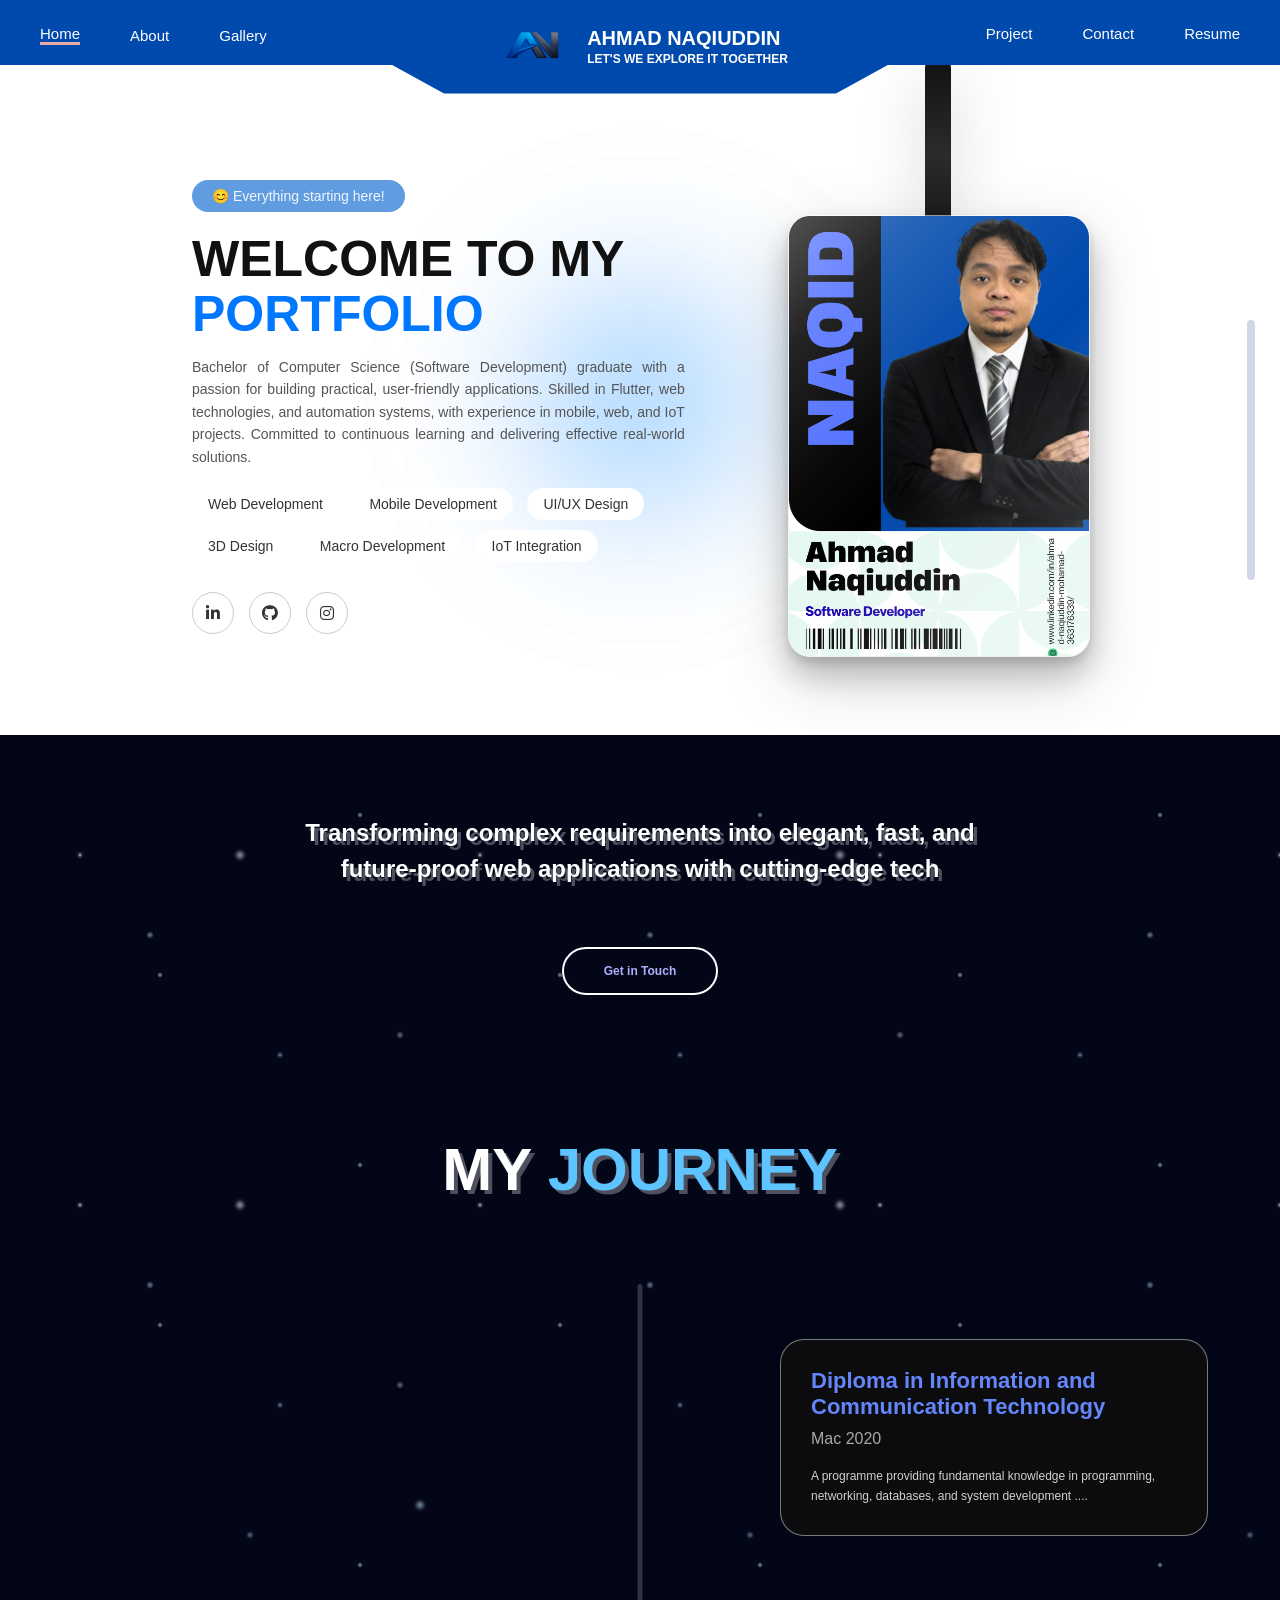
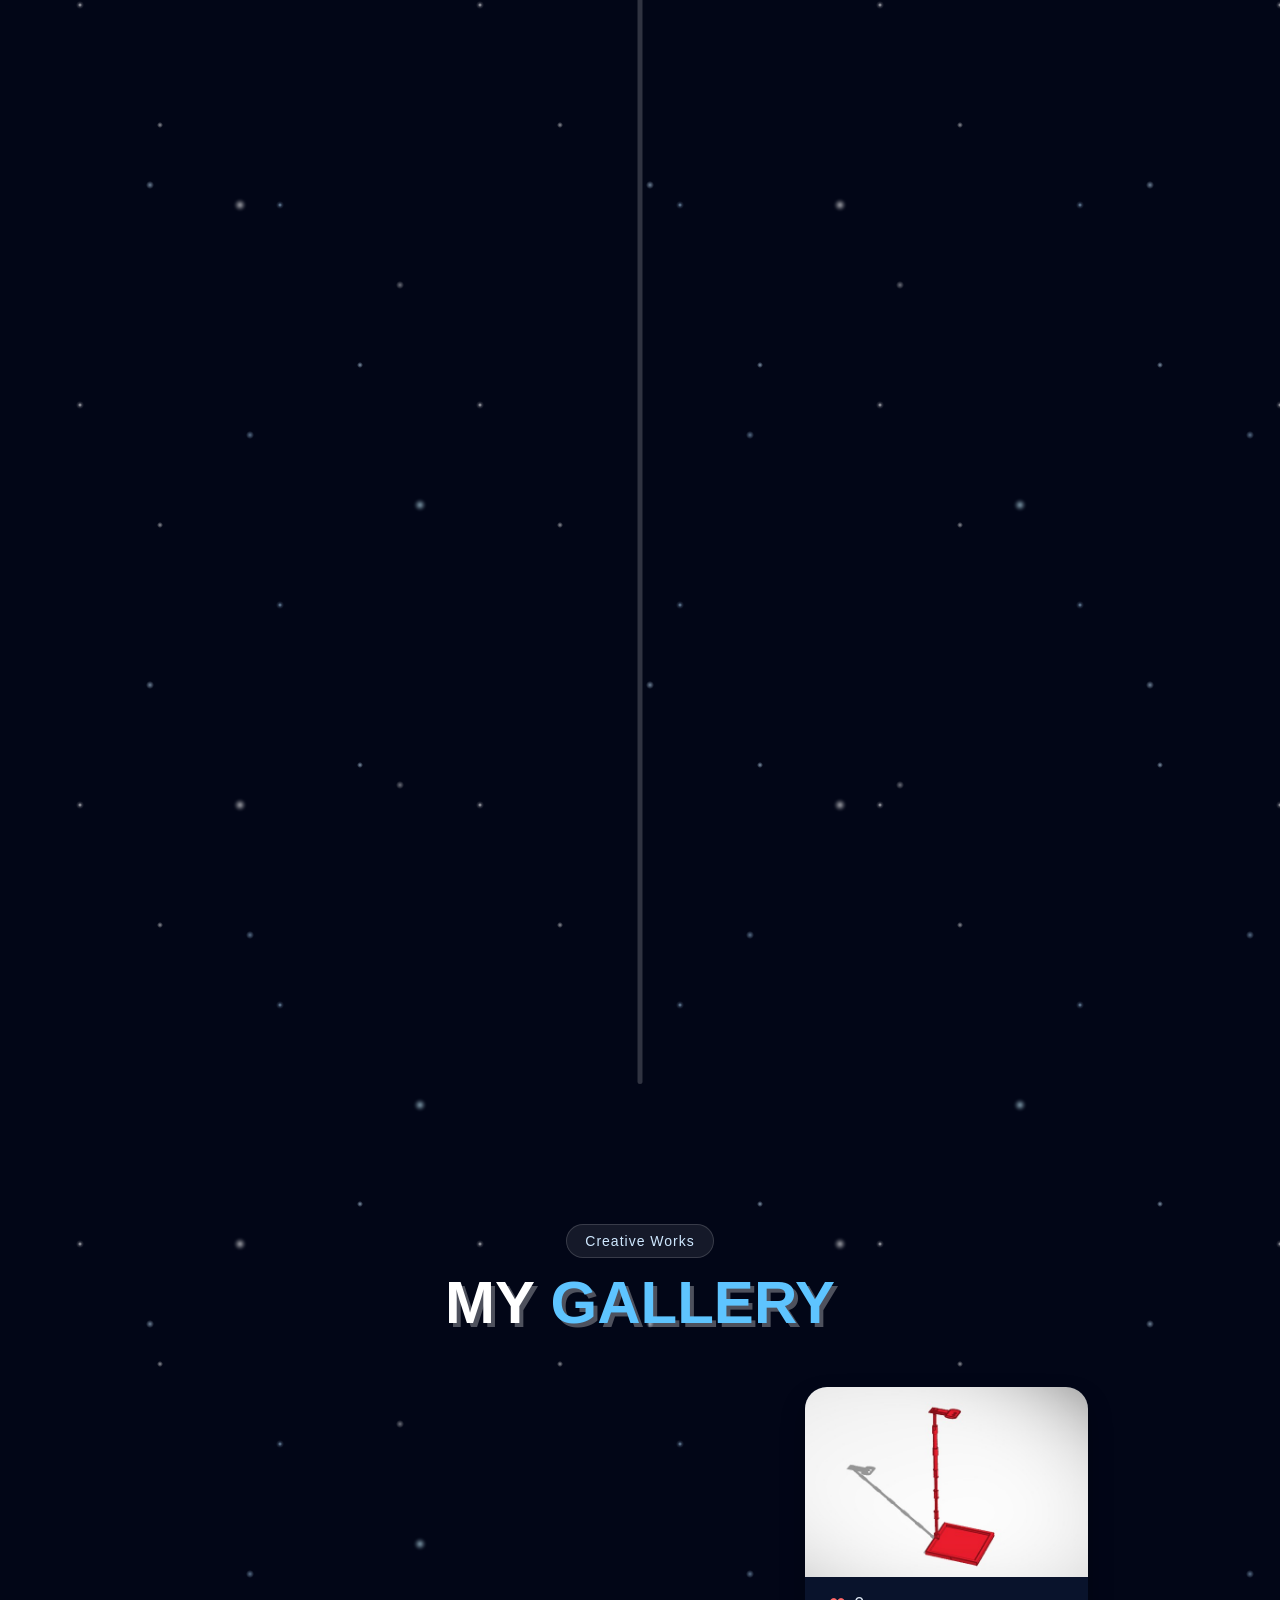
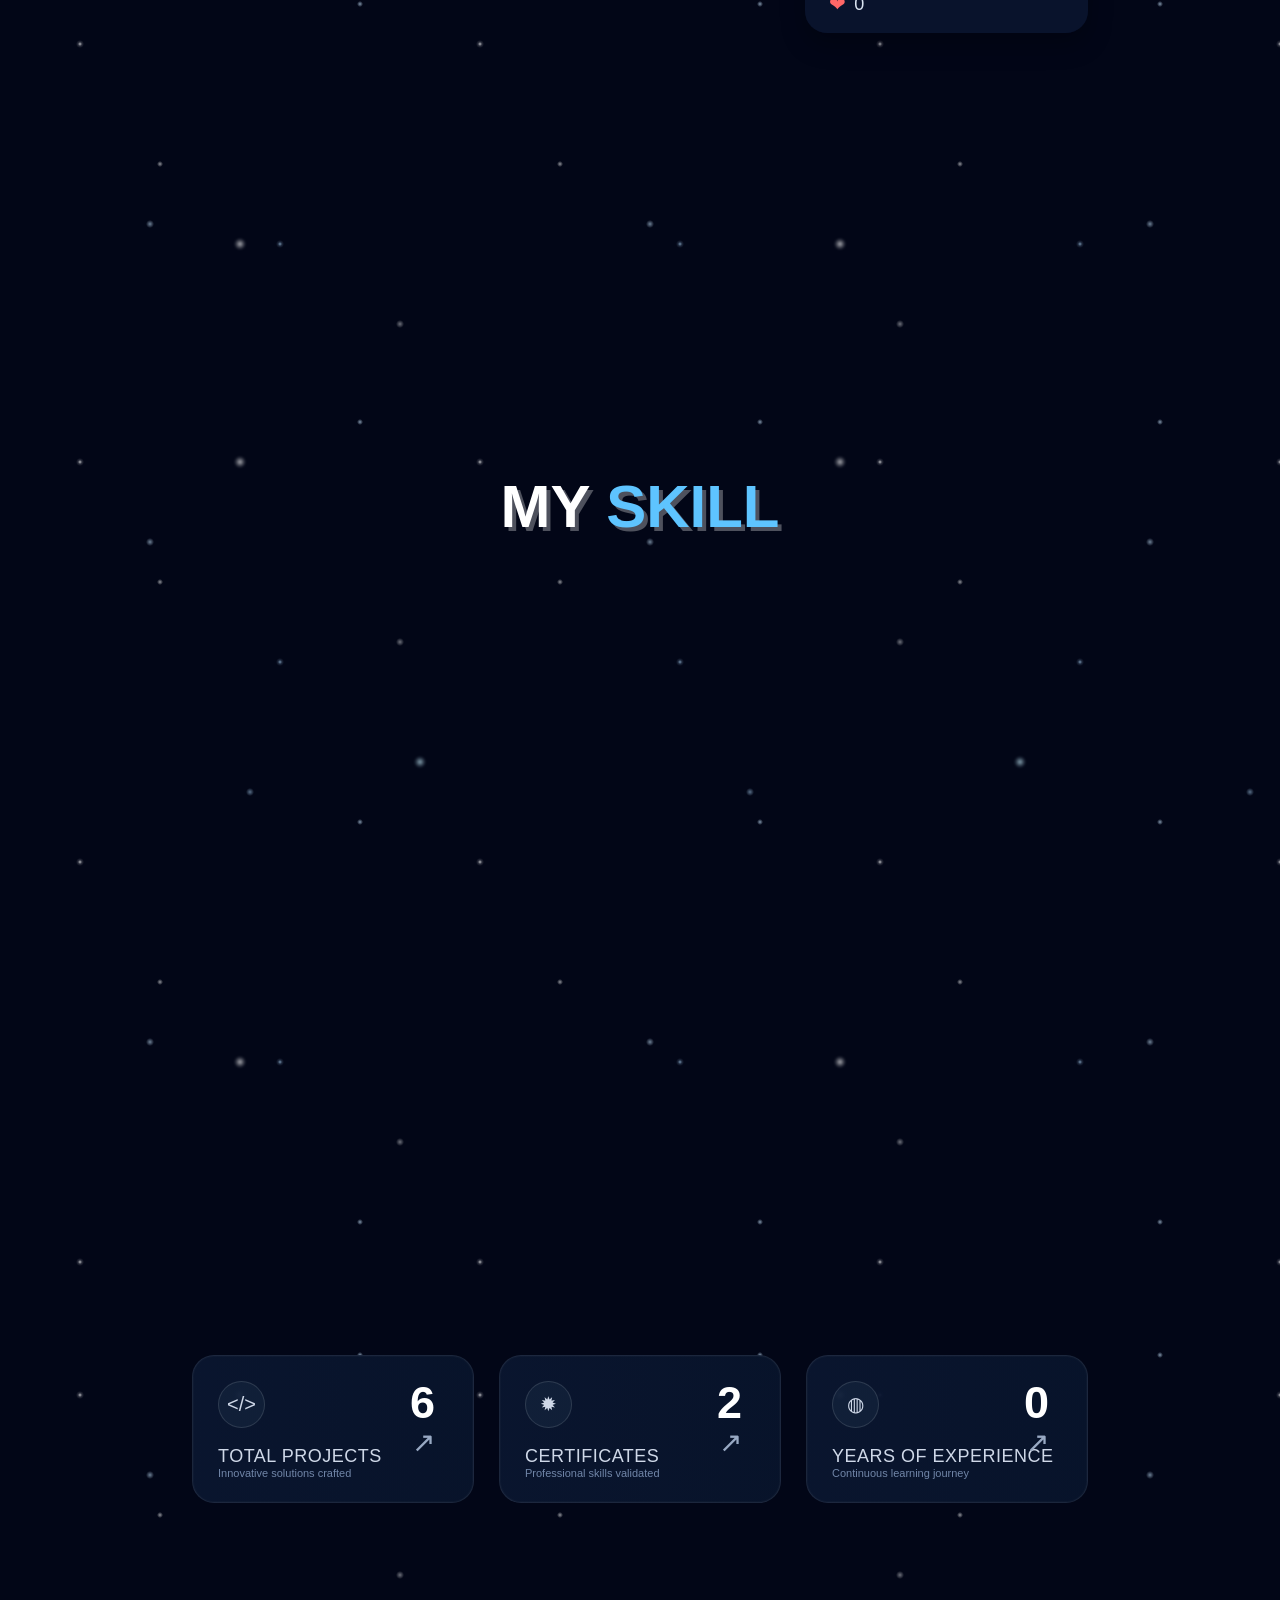
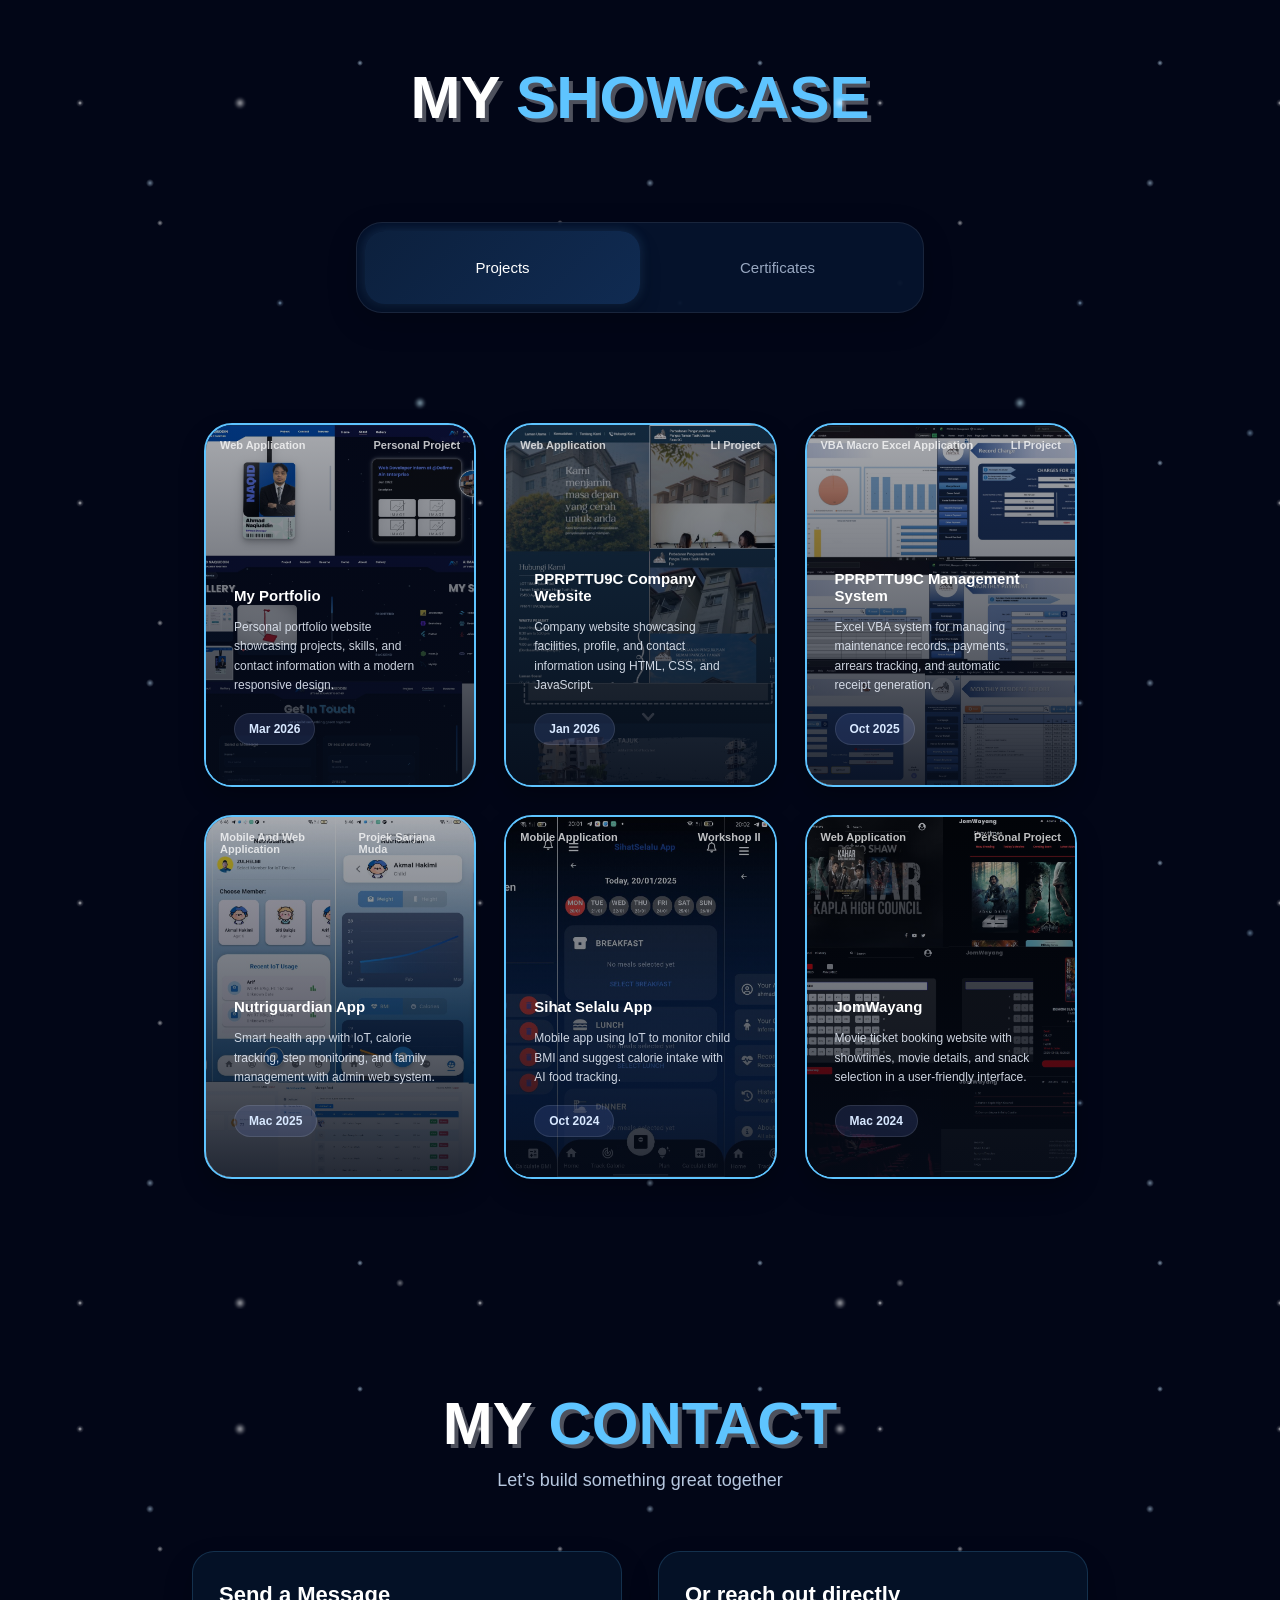
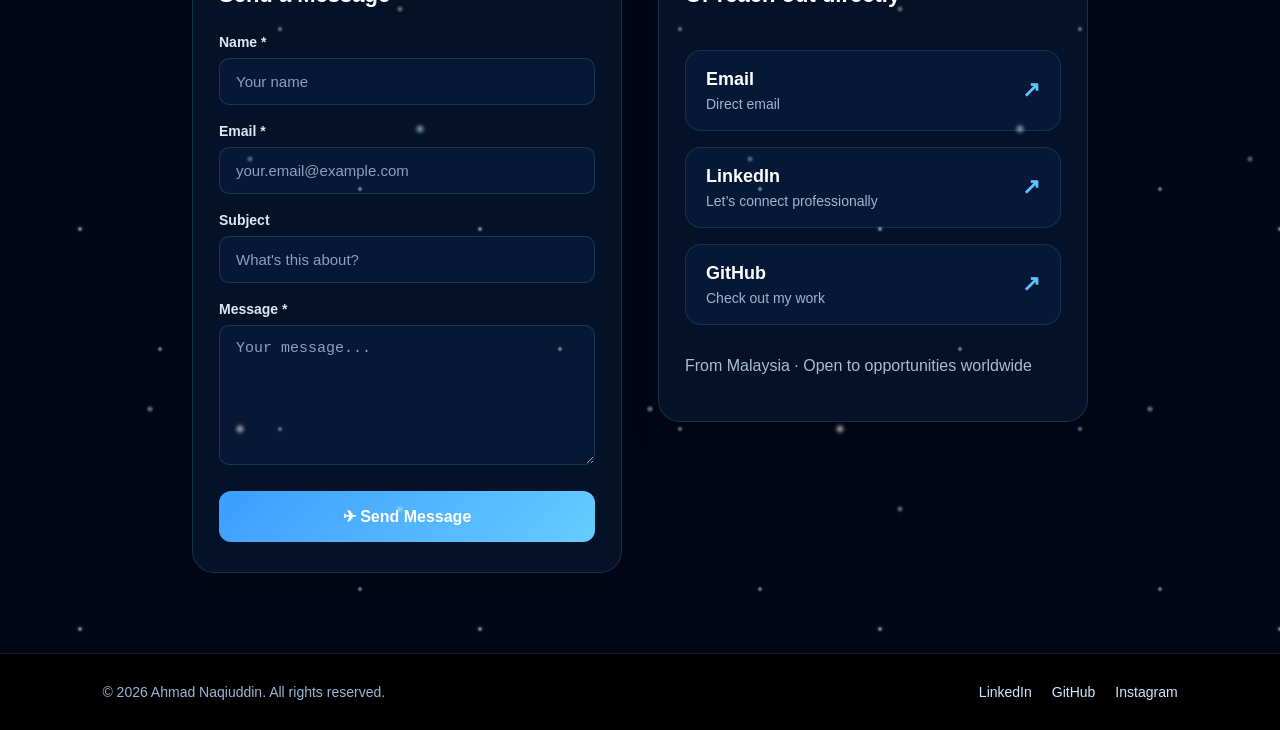
==== commit 9b567d46: "updated cert 3" ====
--- a/index.html
+++ b/index.html
@@ -805,18 +805,18 @@
 
                         <div class="certificate-card hidden-reveal"
                                 data-img="Images/r03.jpg"
-                                data-title="Database Foundations - Completion"
-                                data-date="Sep 2025"
-                                data-org="Oracle Accademy"
+                                data-title="Power BI for Biginner - Participation"
+                                data-date="Mei 2026"
+                                data-org="Politeknik Sultan Abdul Muad'zam Shah"
                                 data-pdf="File/r03.pdf">
 
                             <img src="Images/r3.jpg" alt="React Certificate">
                             <div class="certificate-overlay">
-                                <span class="cert-badge">Oracle Accademy</span>
-                                <span class="cert-date">Sep 2025</span>
+                                <span class="cert-badge">Politeknik Sultan Abdul Muad'zam Shah</span>
+                                <span class="cert-date">Mei 2026</span>
 
                                 <div class="certificate-info">
-                                    <h3>Database Foundations - Completion</h3>
+                                    <h3>Power BI for Biginner - Participation</h3>
                                     <a href="#" class="certificate-link">View Certificate</a>
                                 </div>
                             </div>
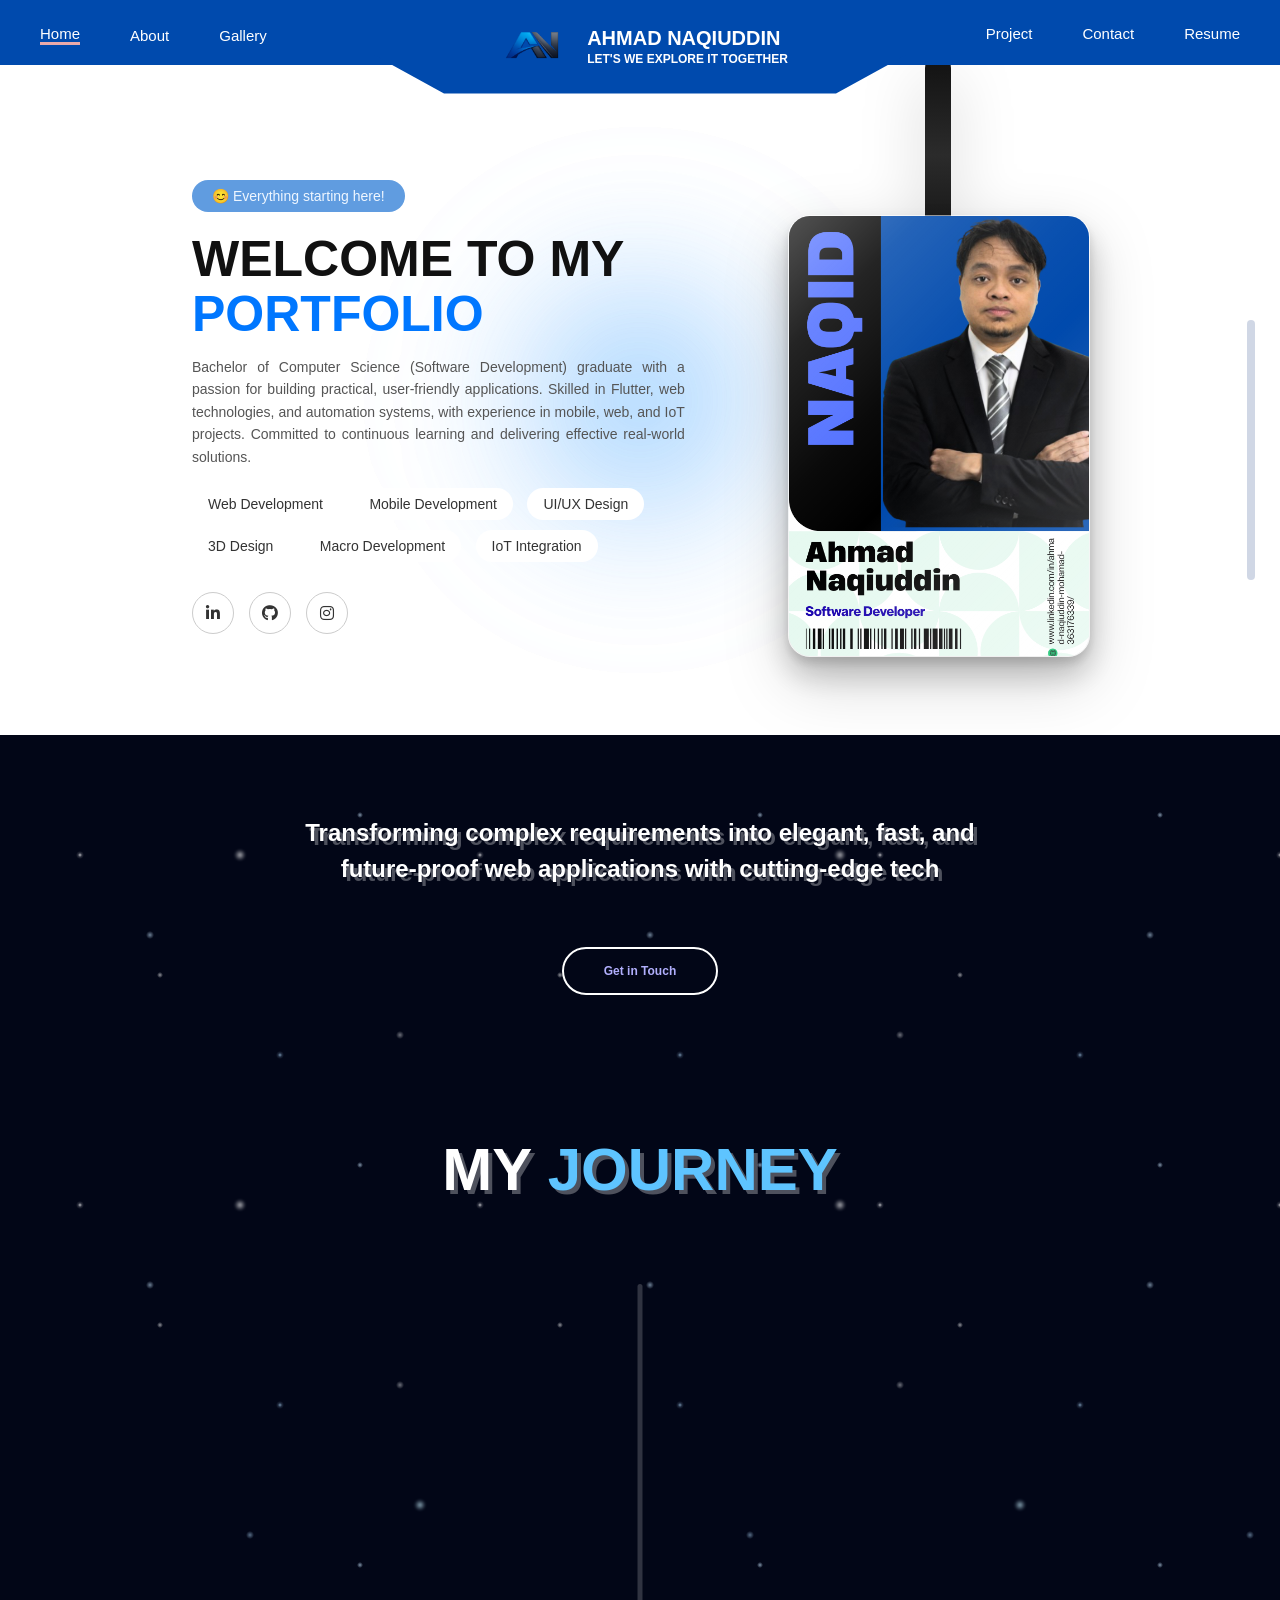
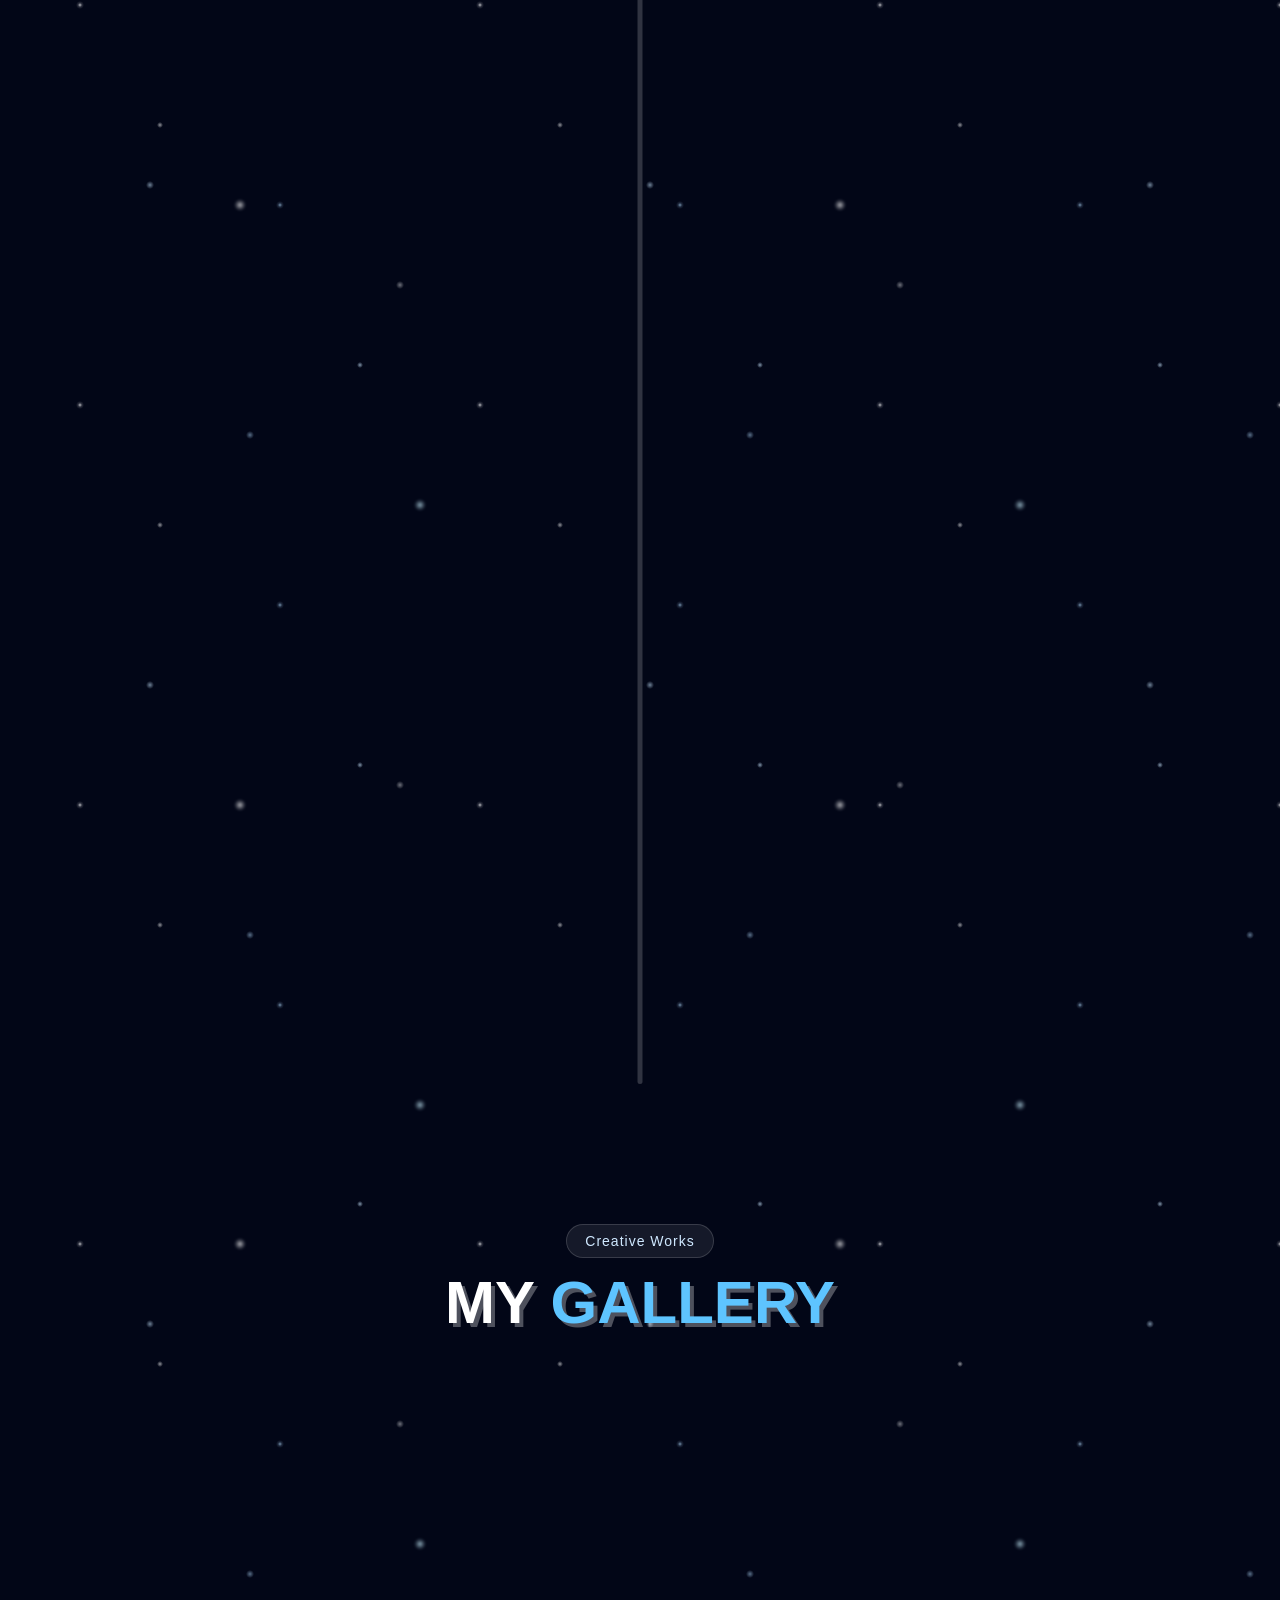
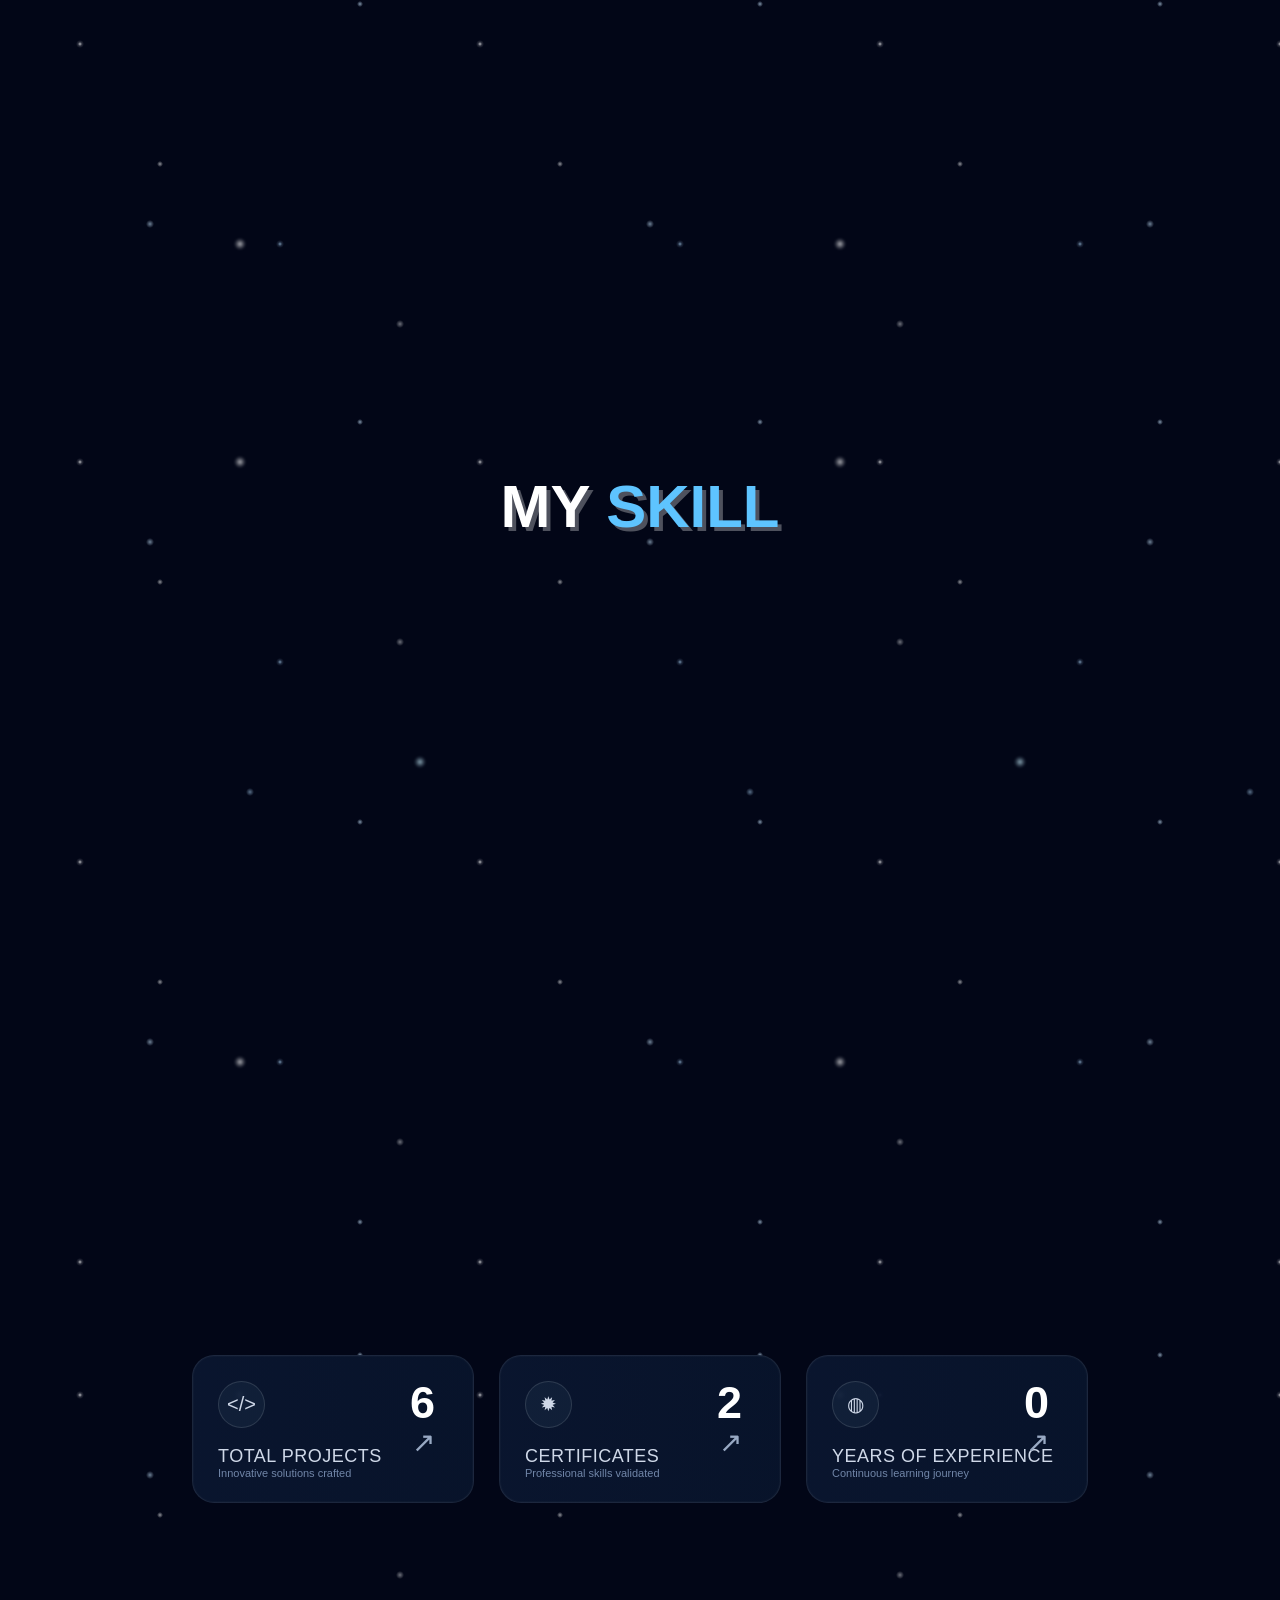
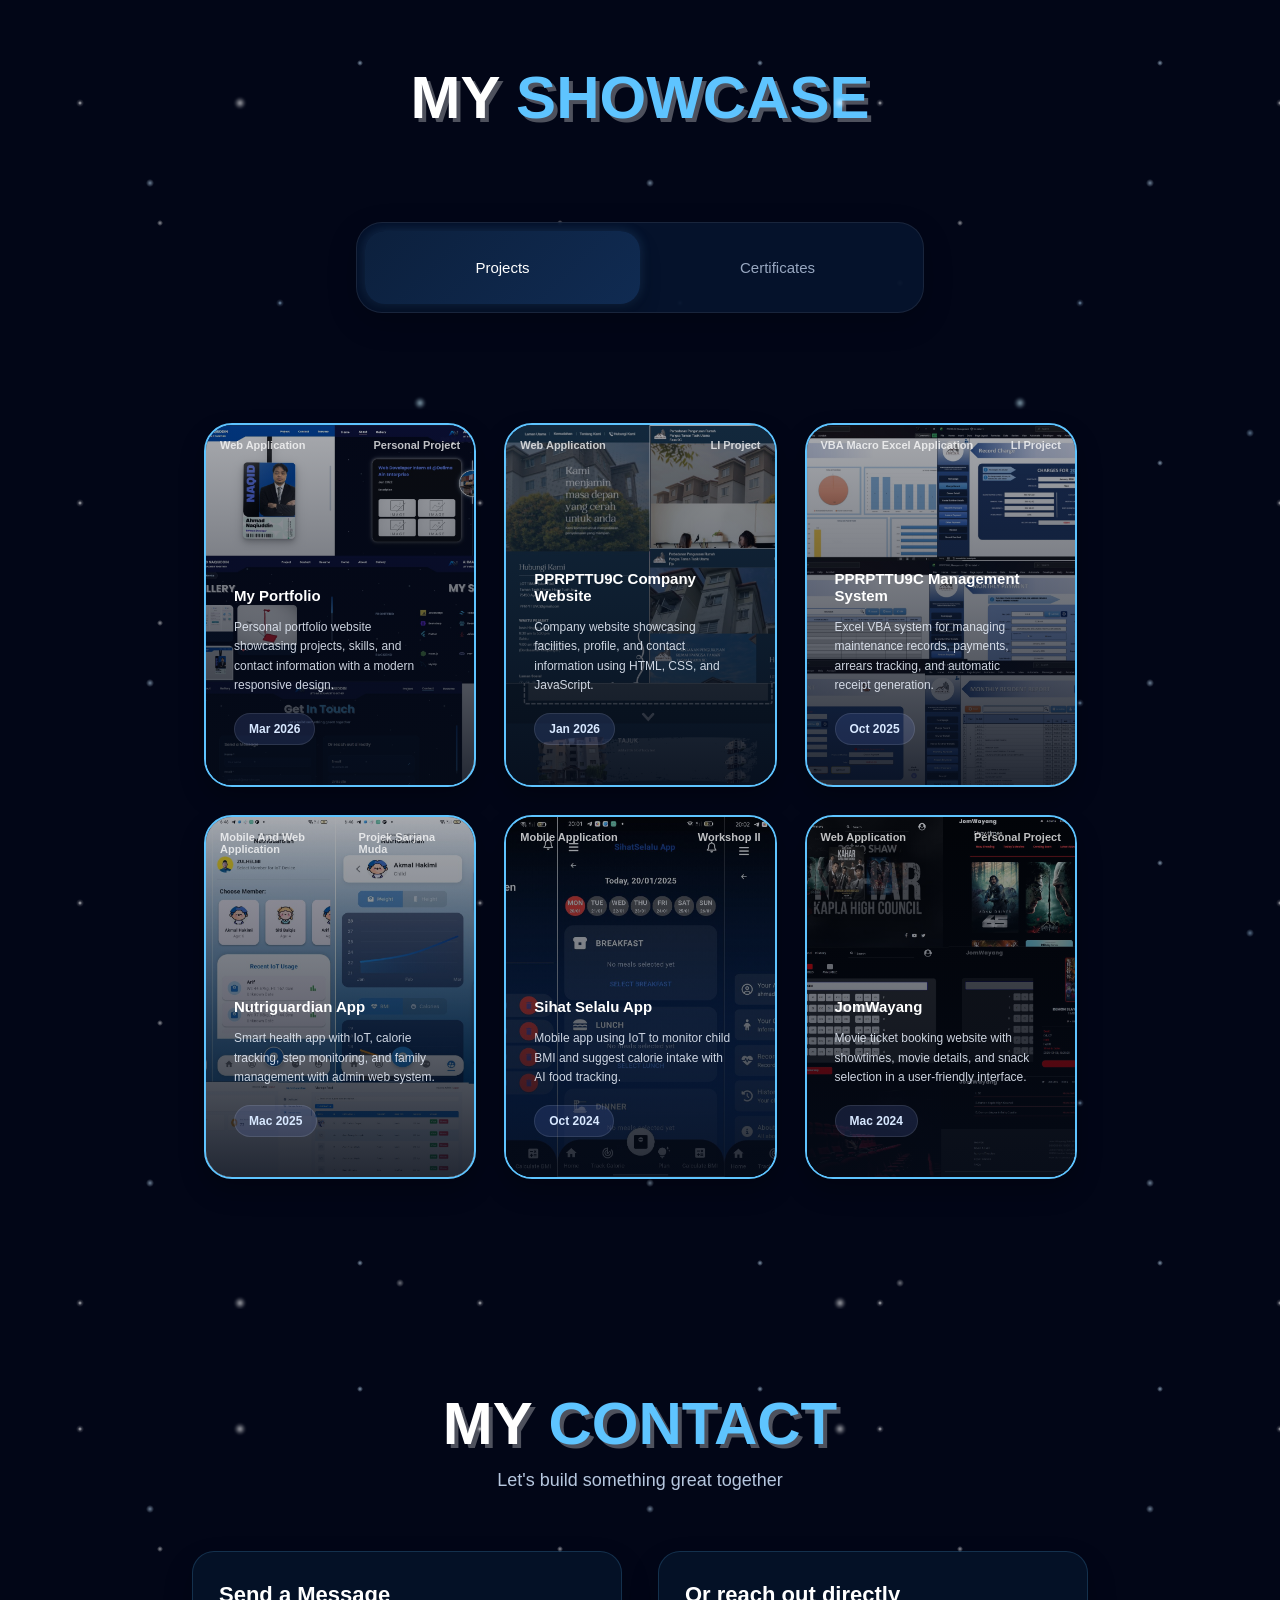
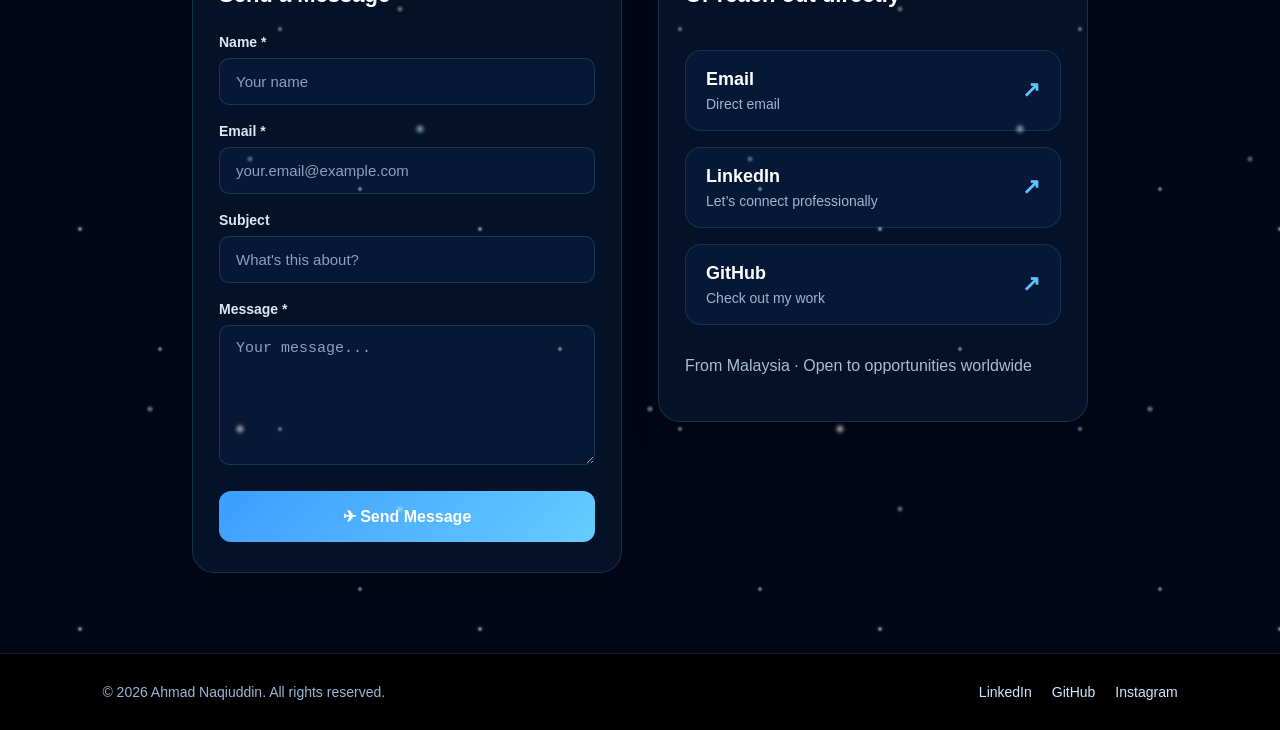
==== commit f7458b60: "update latest c3" ====
--- a/index.html
+++ b/index.html
@@ -807,12 +807,12 @@
                                 data-img="Images/r03.jpg"
                                 data-title="Power BI for Biginner - Participation"
                                 data-date="Mei 2026"
-                                data-org="Politeknik Sultan Abdul Muad'zam Shah"
+                                data-org="PSH"
                                 data-pdf="File/r03.pdf">
 
                             <img src="Images/r3.jpg" alt="React Certificate">
                             <div class="certificate-overlay">
-                                <span class="cert-badge">Politeknik Sultan Abdul Muad'zam Shah</span>
+                                <span class="cert-badge">PSH</span>
                                 <span class="cert-date">Mei 2026</span>
 
                                 <div class="certificate-info">
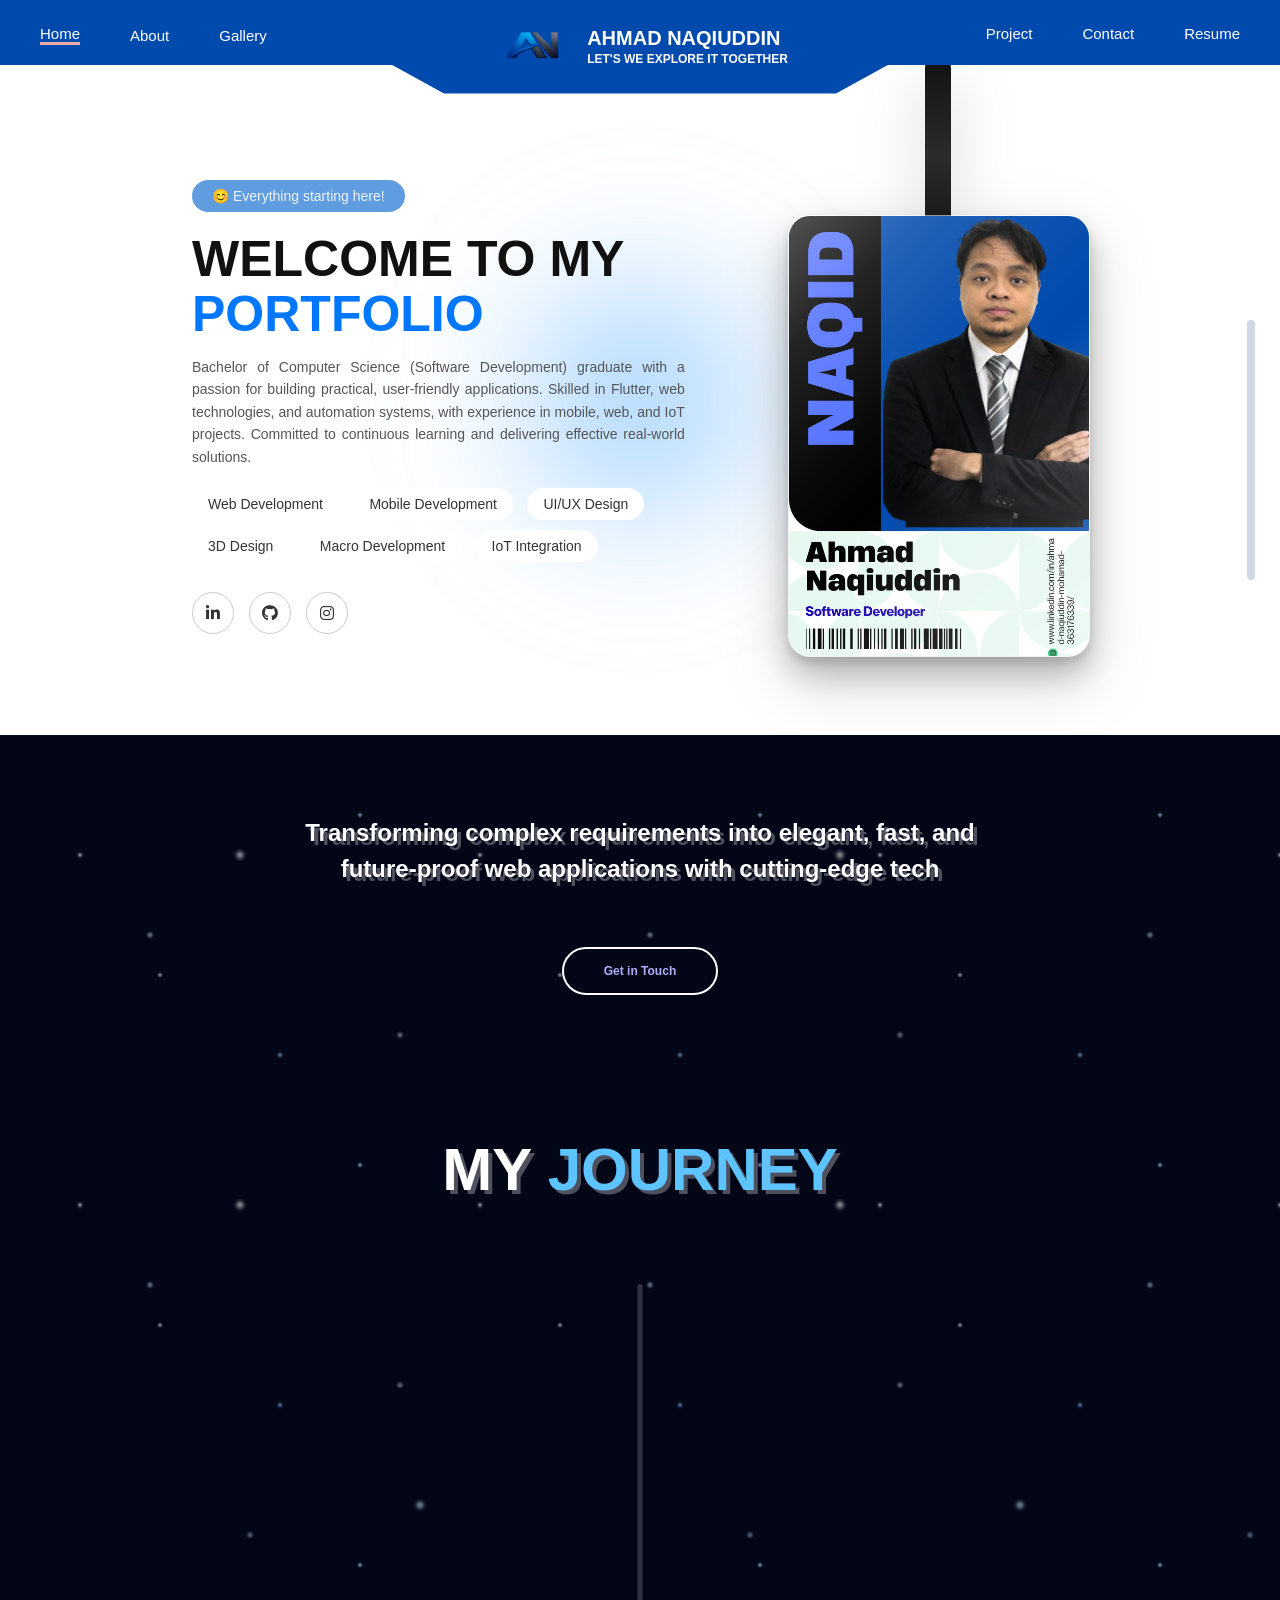
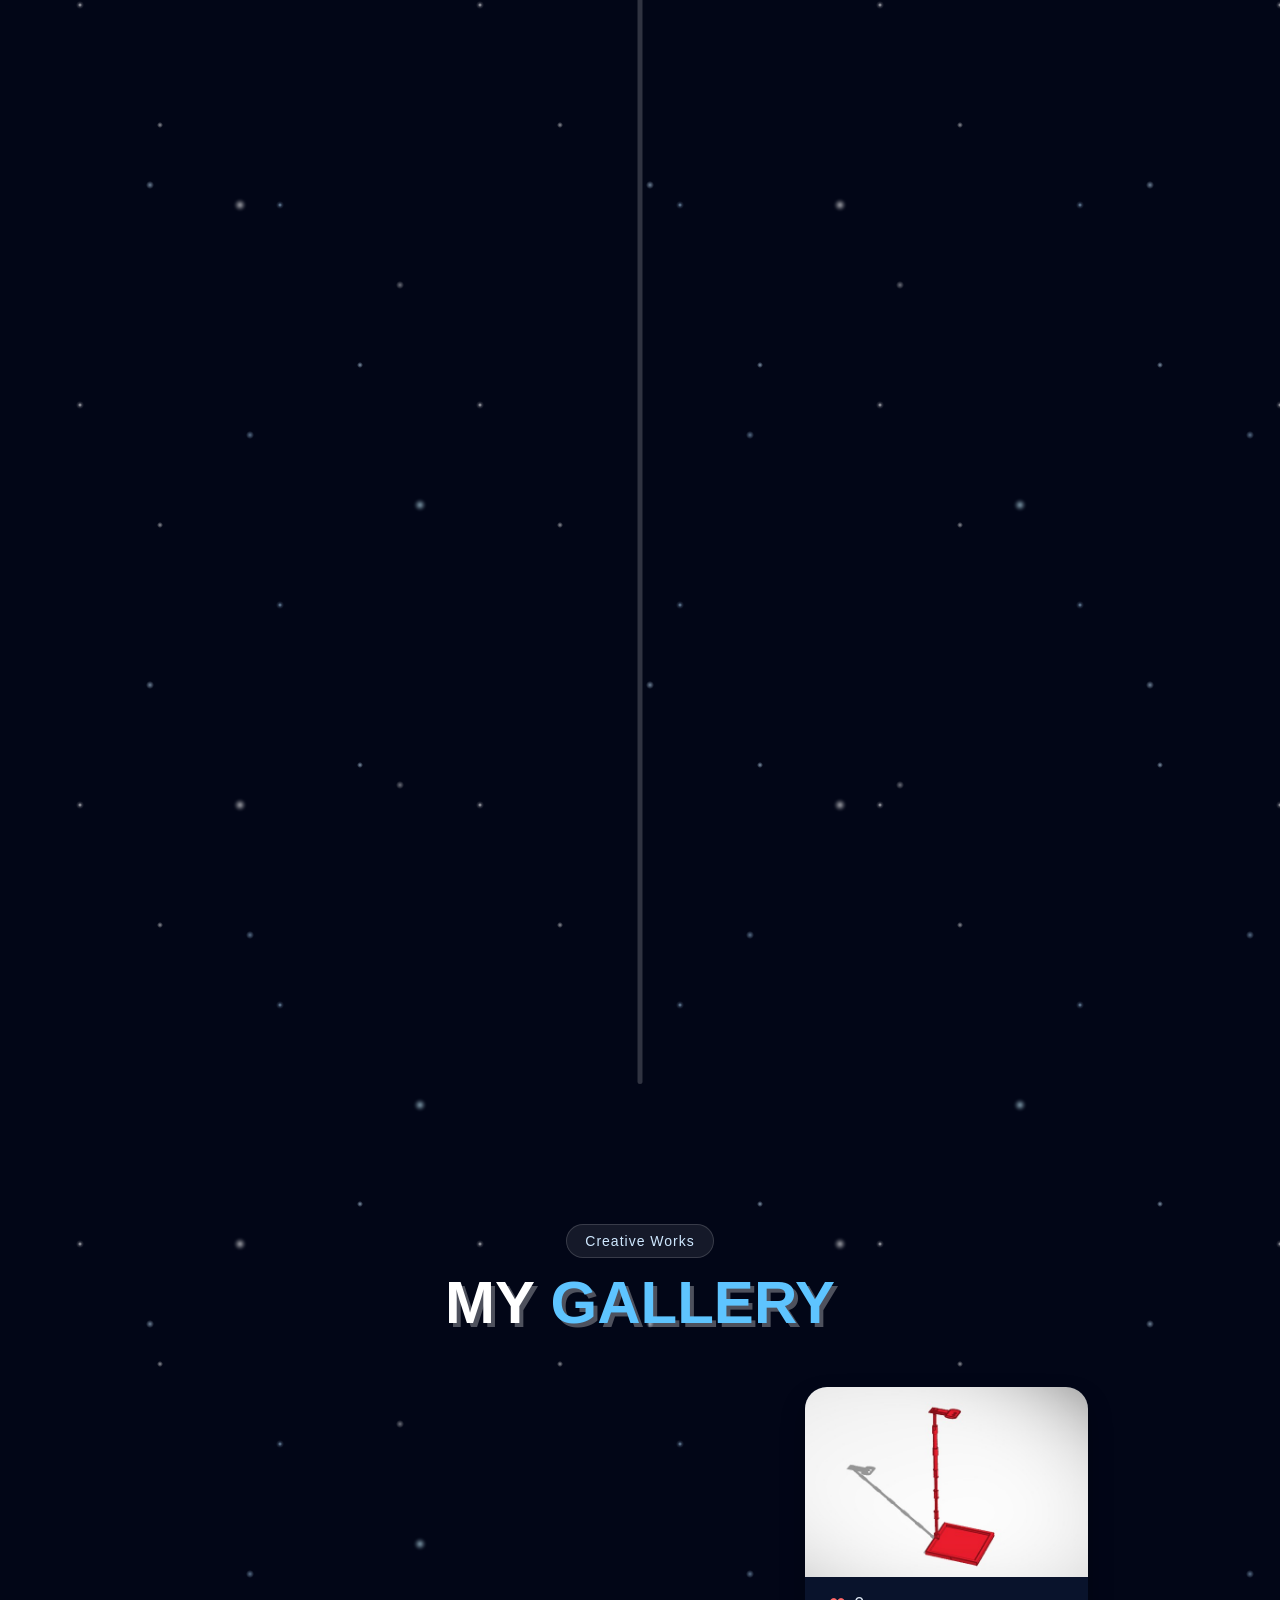
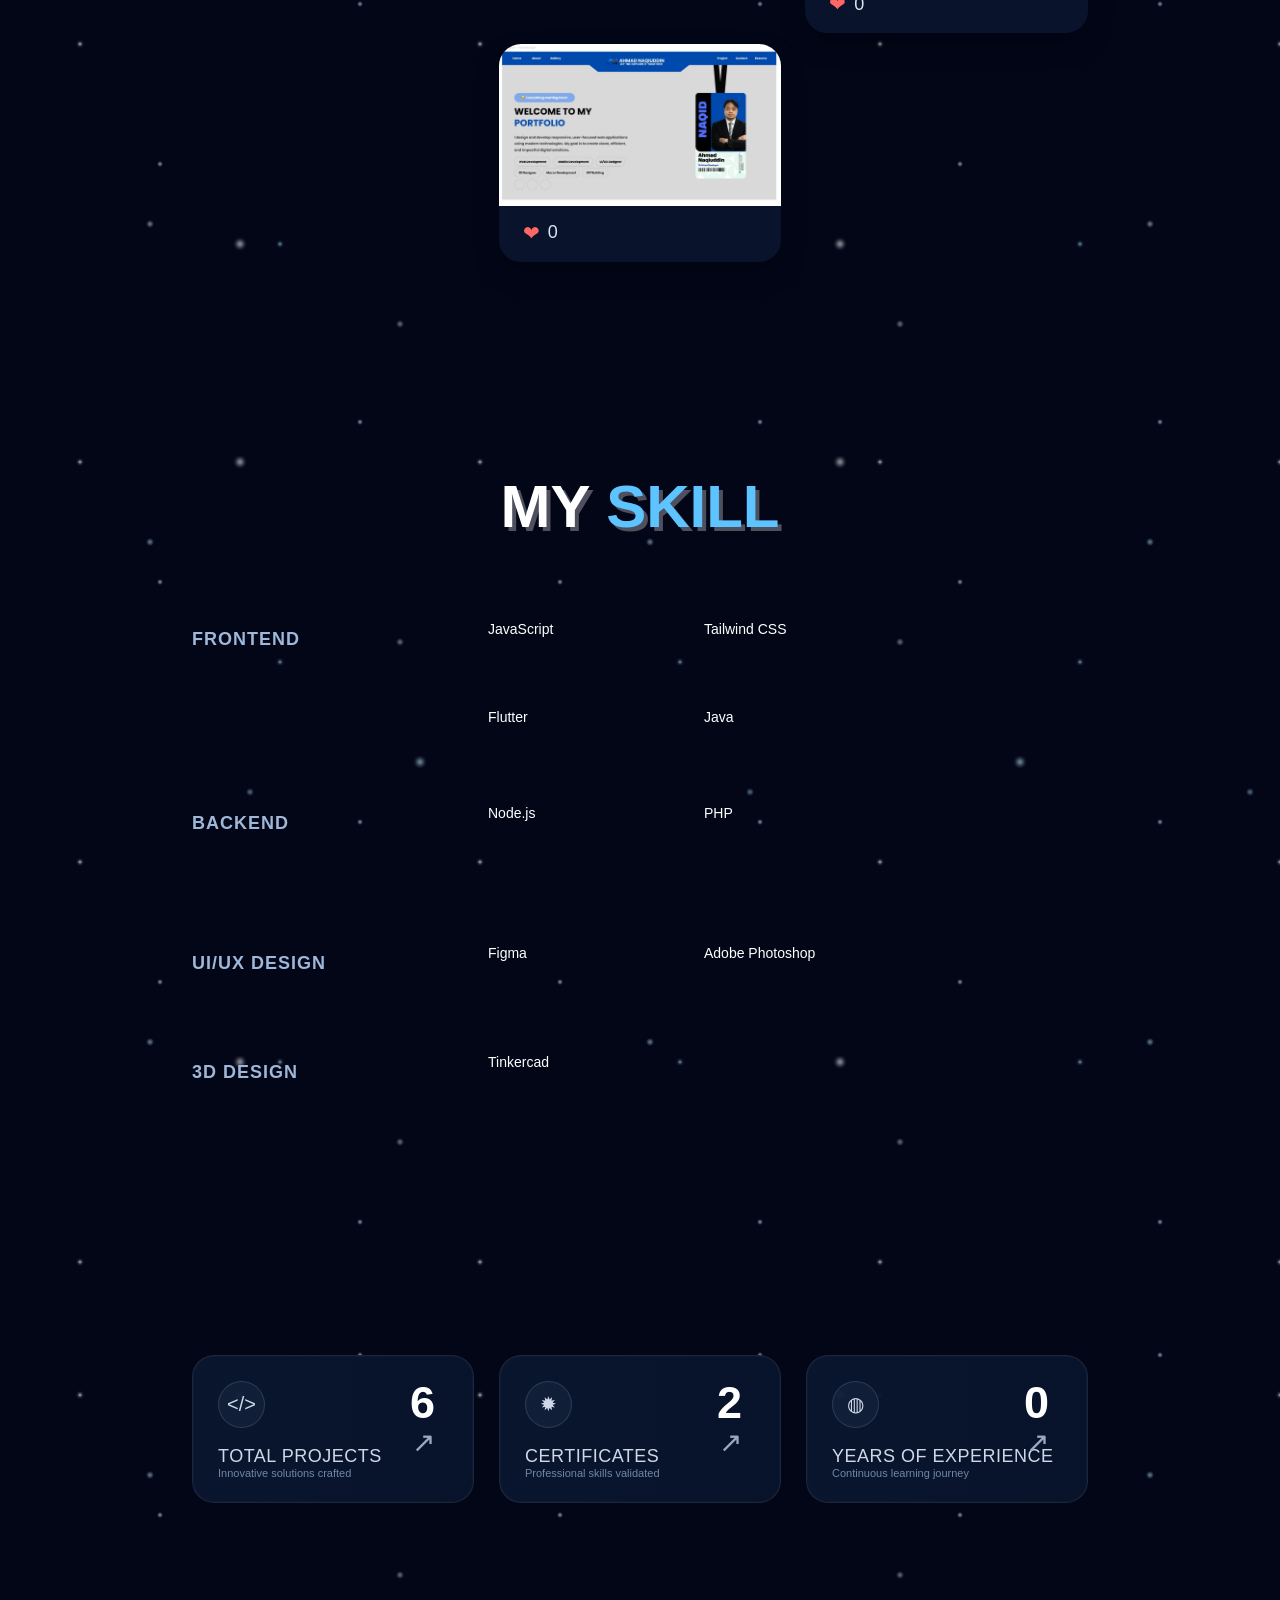
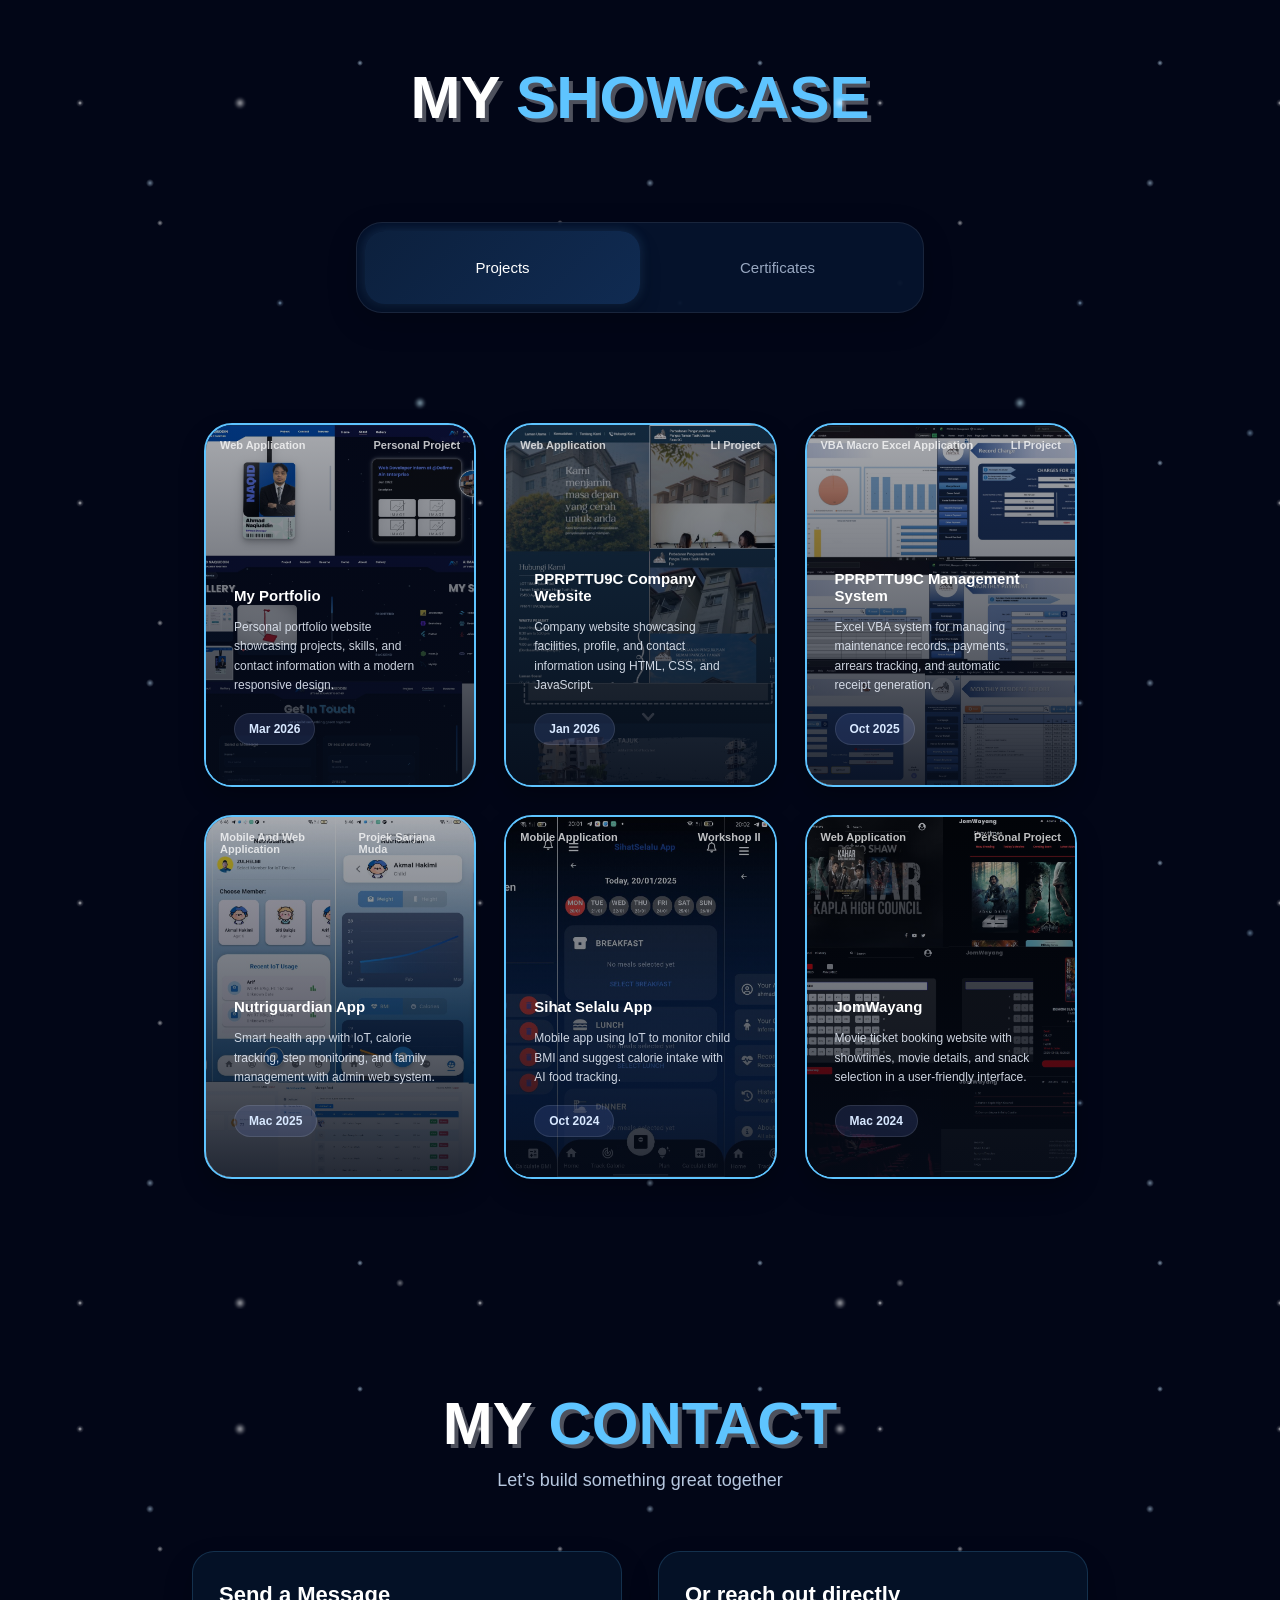
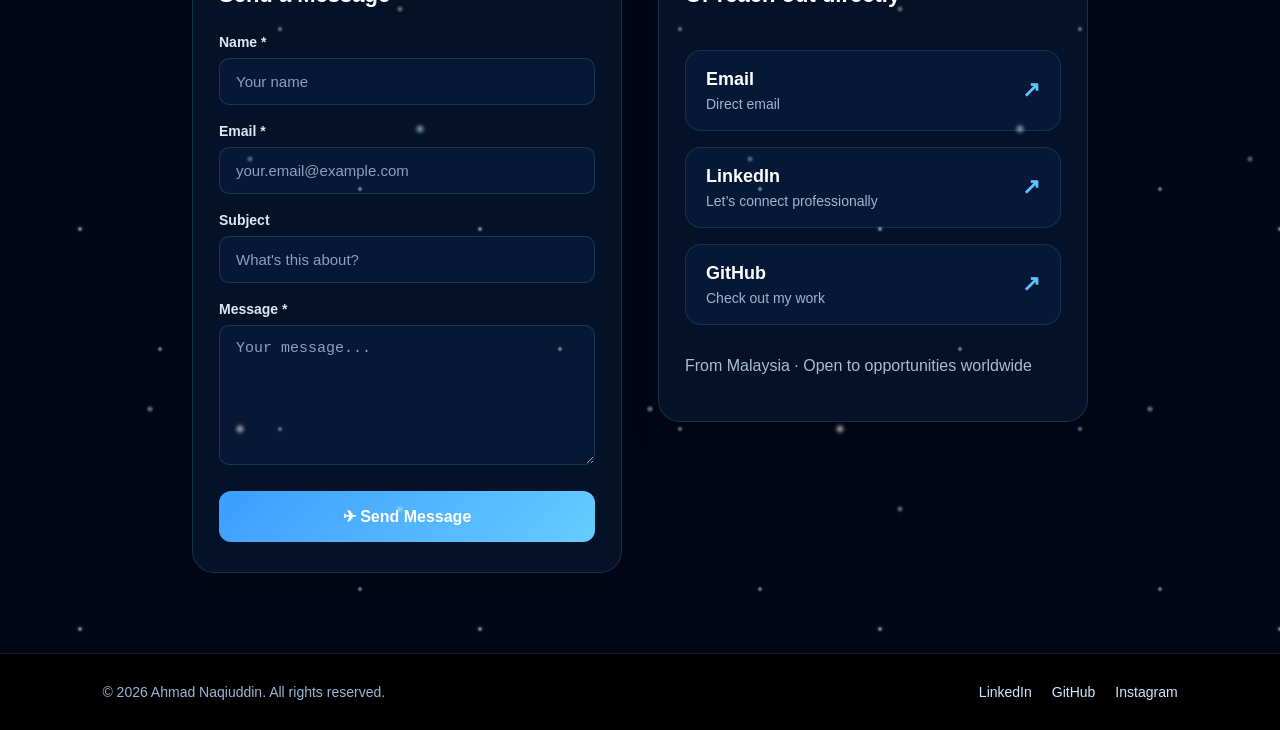
==== commit 9bf11413: "updated c3" ====
--- a/index.html
+++ b/index.html
@@ -812,7 +812,7 @@
 
                             <img src="Images/r3.jpg" alt="React Certificate">
                             <div class="certificate-overlay">
-                                <span class="cert-badge">PSH</span>
+                                <span class="cert-badge">Politeknik Sultan Abdul Muad'zam Shah</span>
                                 <span class="cert-date">Mei 2026</span>
 
                                 <div class="certificate-info">
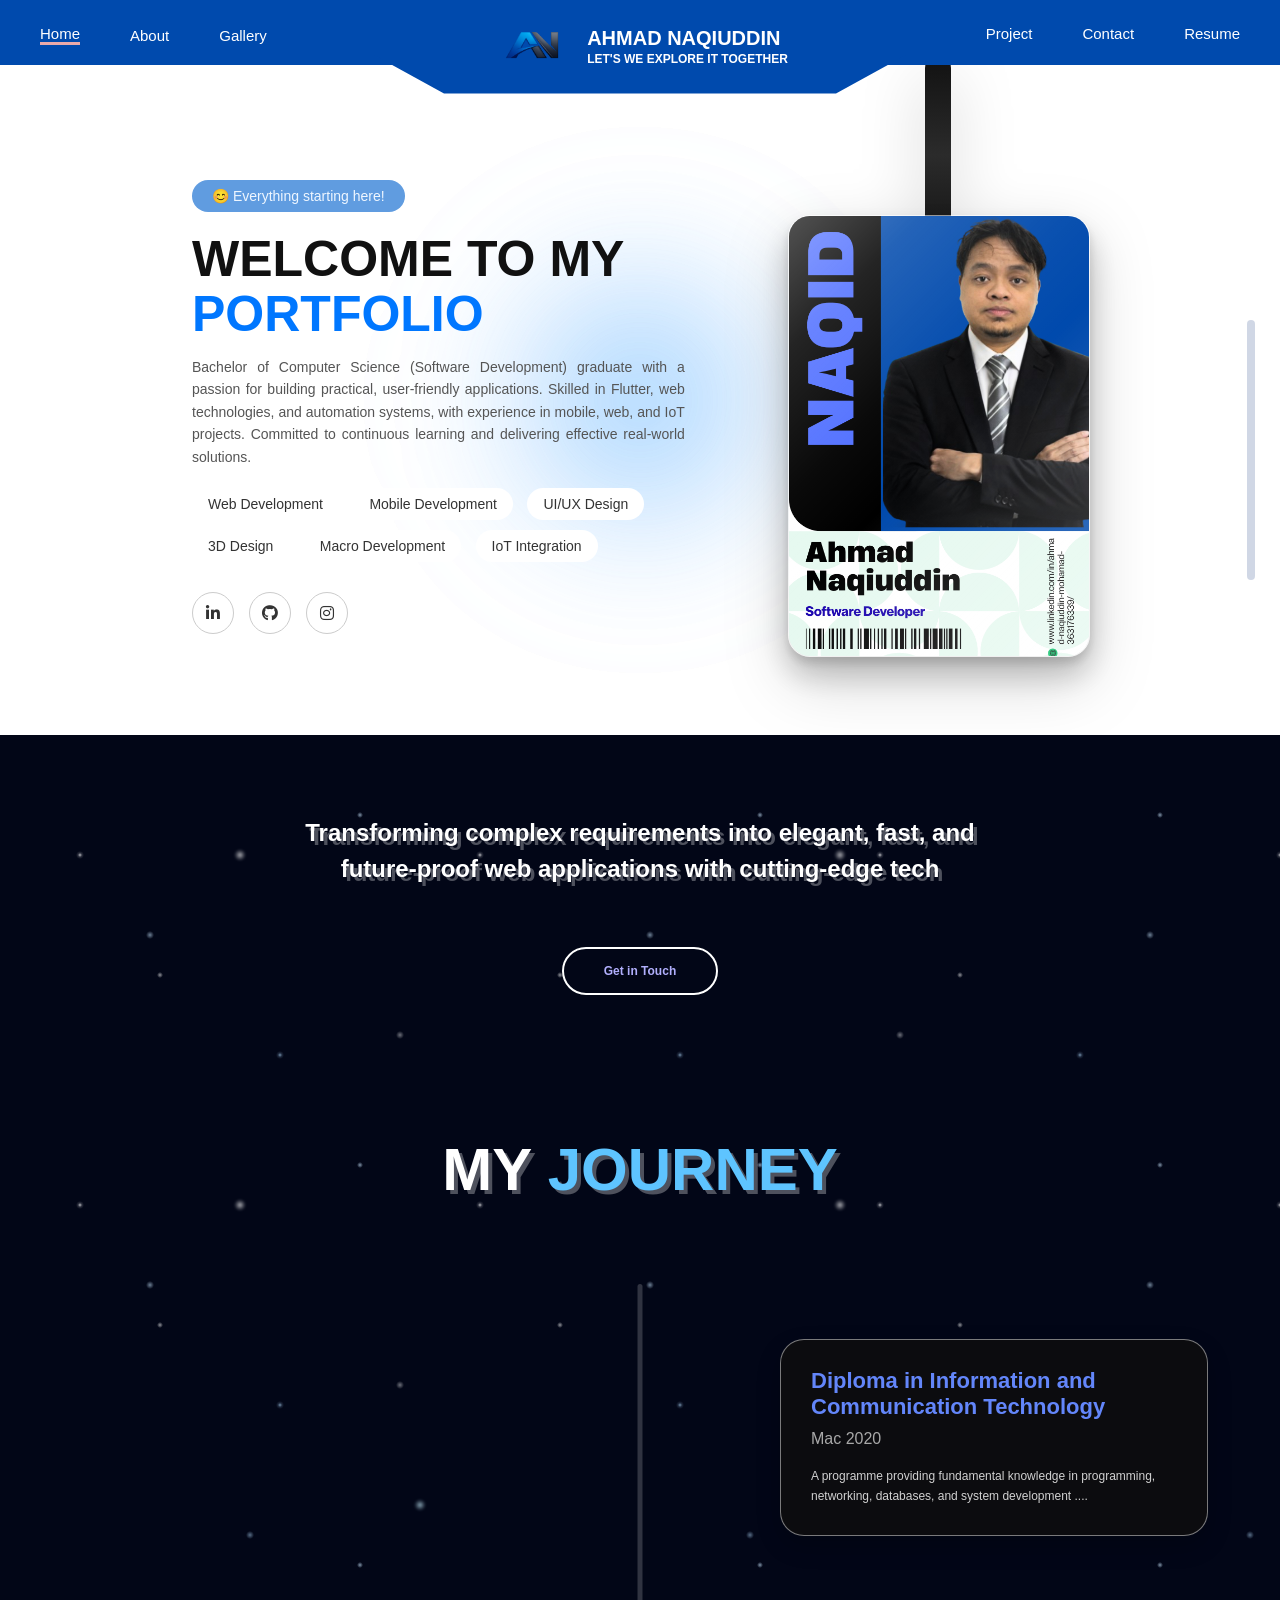
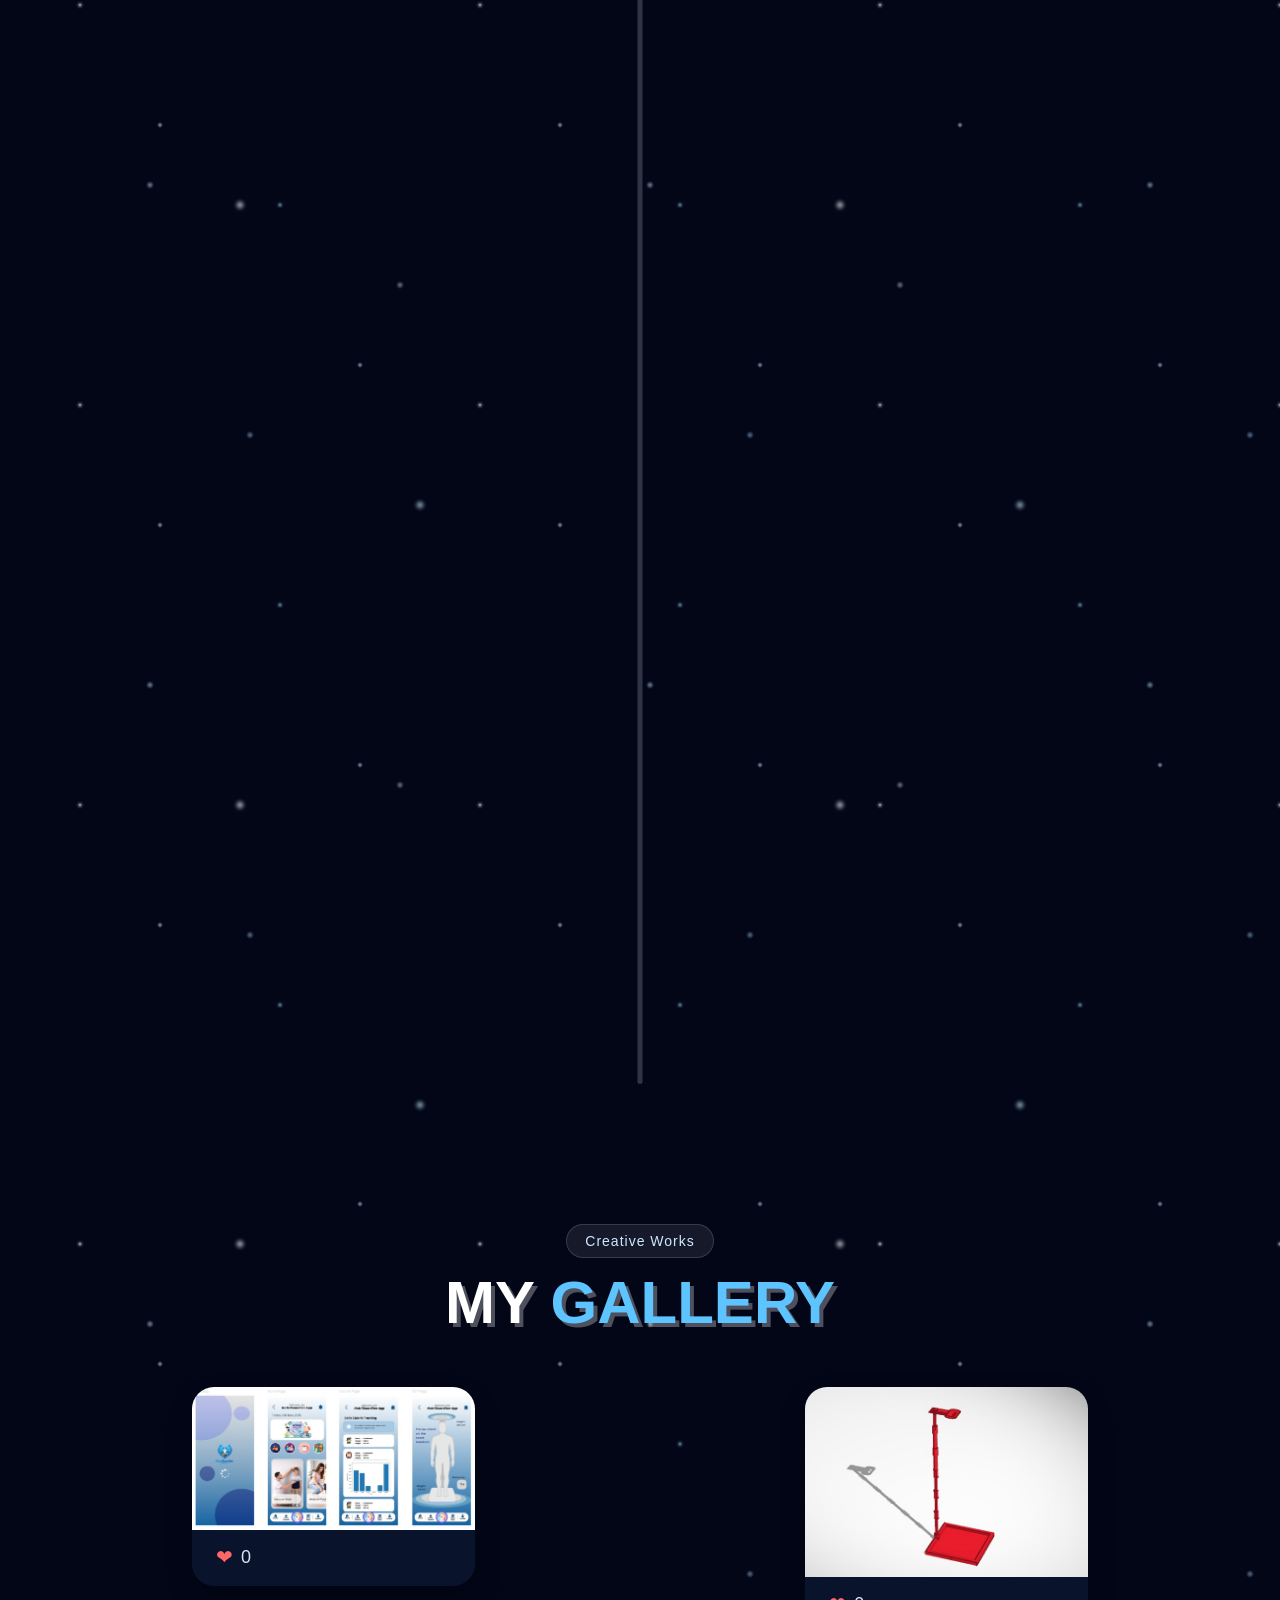
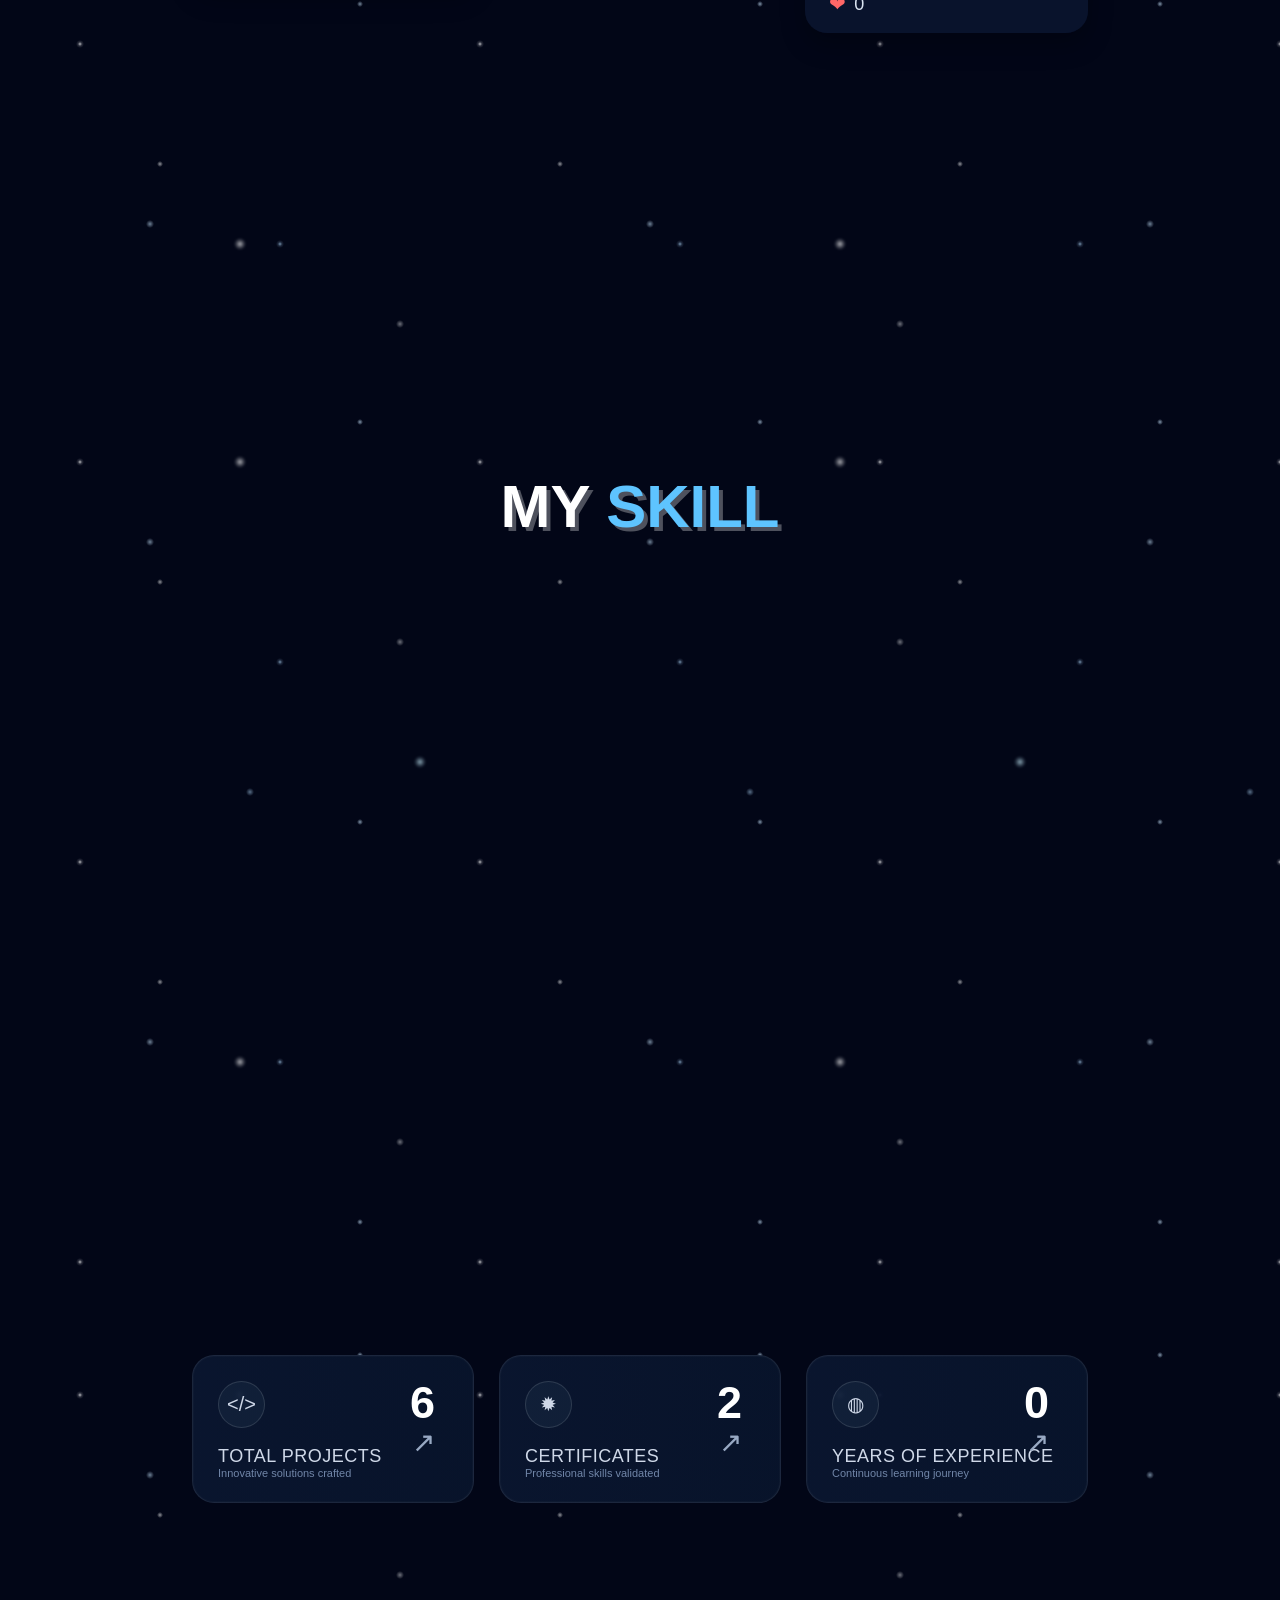
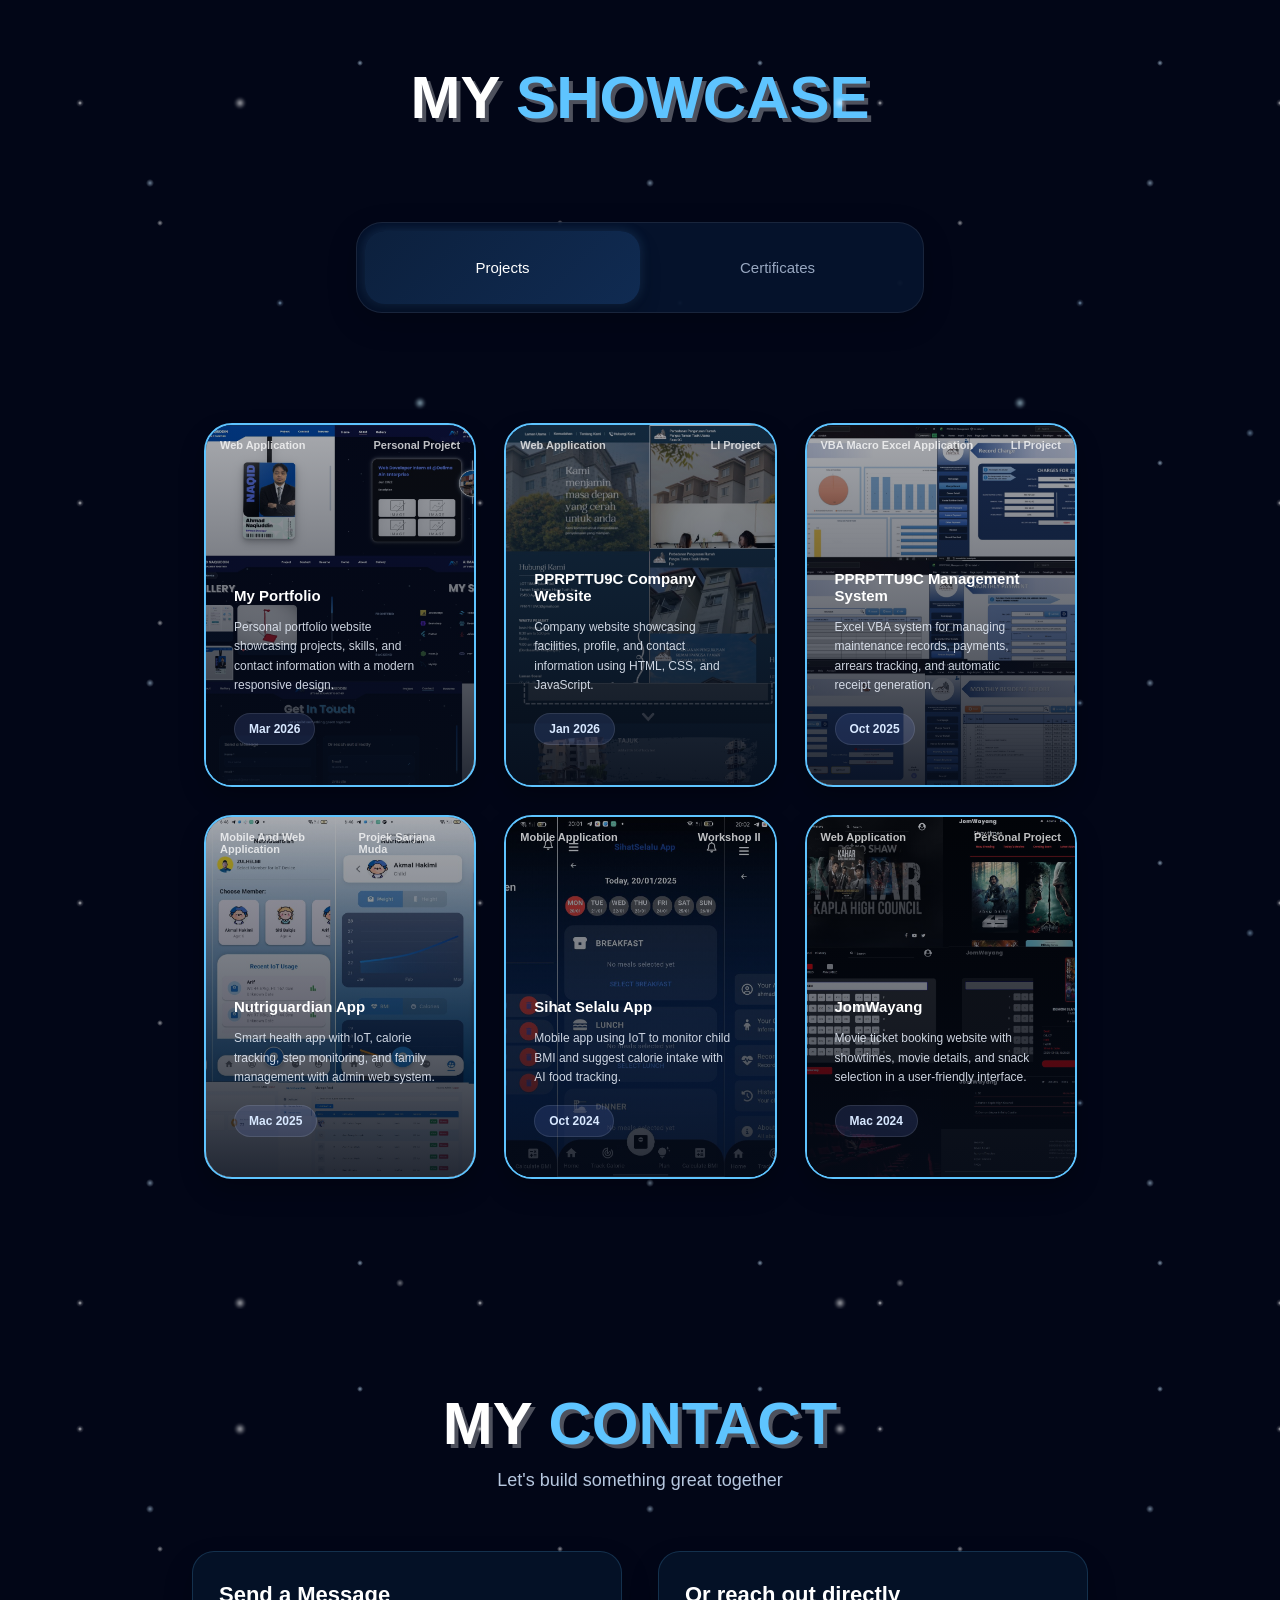
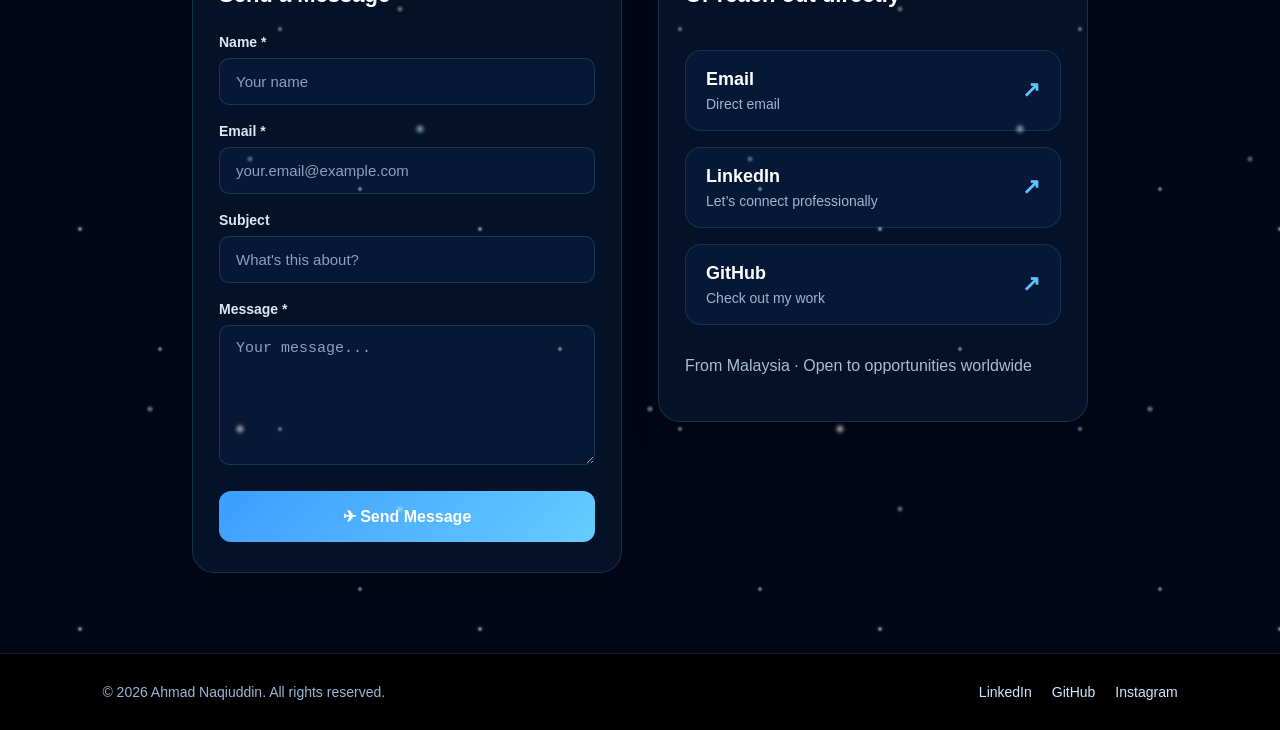
==== commit e5938ac4: "Update Latest" ====
--- a/index.html
+++ b/index.html
@@ -807,12 +807,12 @@
                                 data-img="Images/r03.jpg"
                                 data-title="Power BI for Biginner - Participation"
                                 data-date="Mei 2026"
-                                data-org="PSH"
+                                data-org="Politeknik Sultan Abdul Muad'zam Shah"
                                 data-pdf="File/r03.pdf">
 
                             <img src="Images/r3.jpg" alt="React Certificate">
                             <div class="certificate-overlay">
-                                <span class="cert-badge">Politeknik Sultan Abdul Muad'zam Shah</span>
+                                <span class="cert-badge">PSH</span>
                                 <span class="cert-date">Mei 2026</span>
 
                                 <div class="certificate-info">
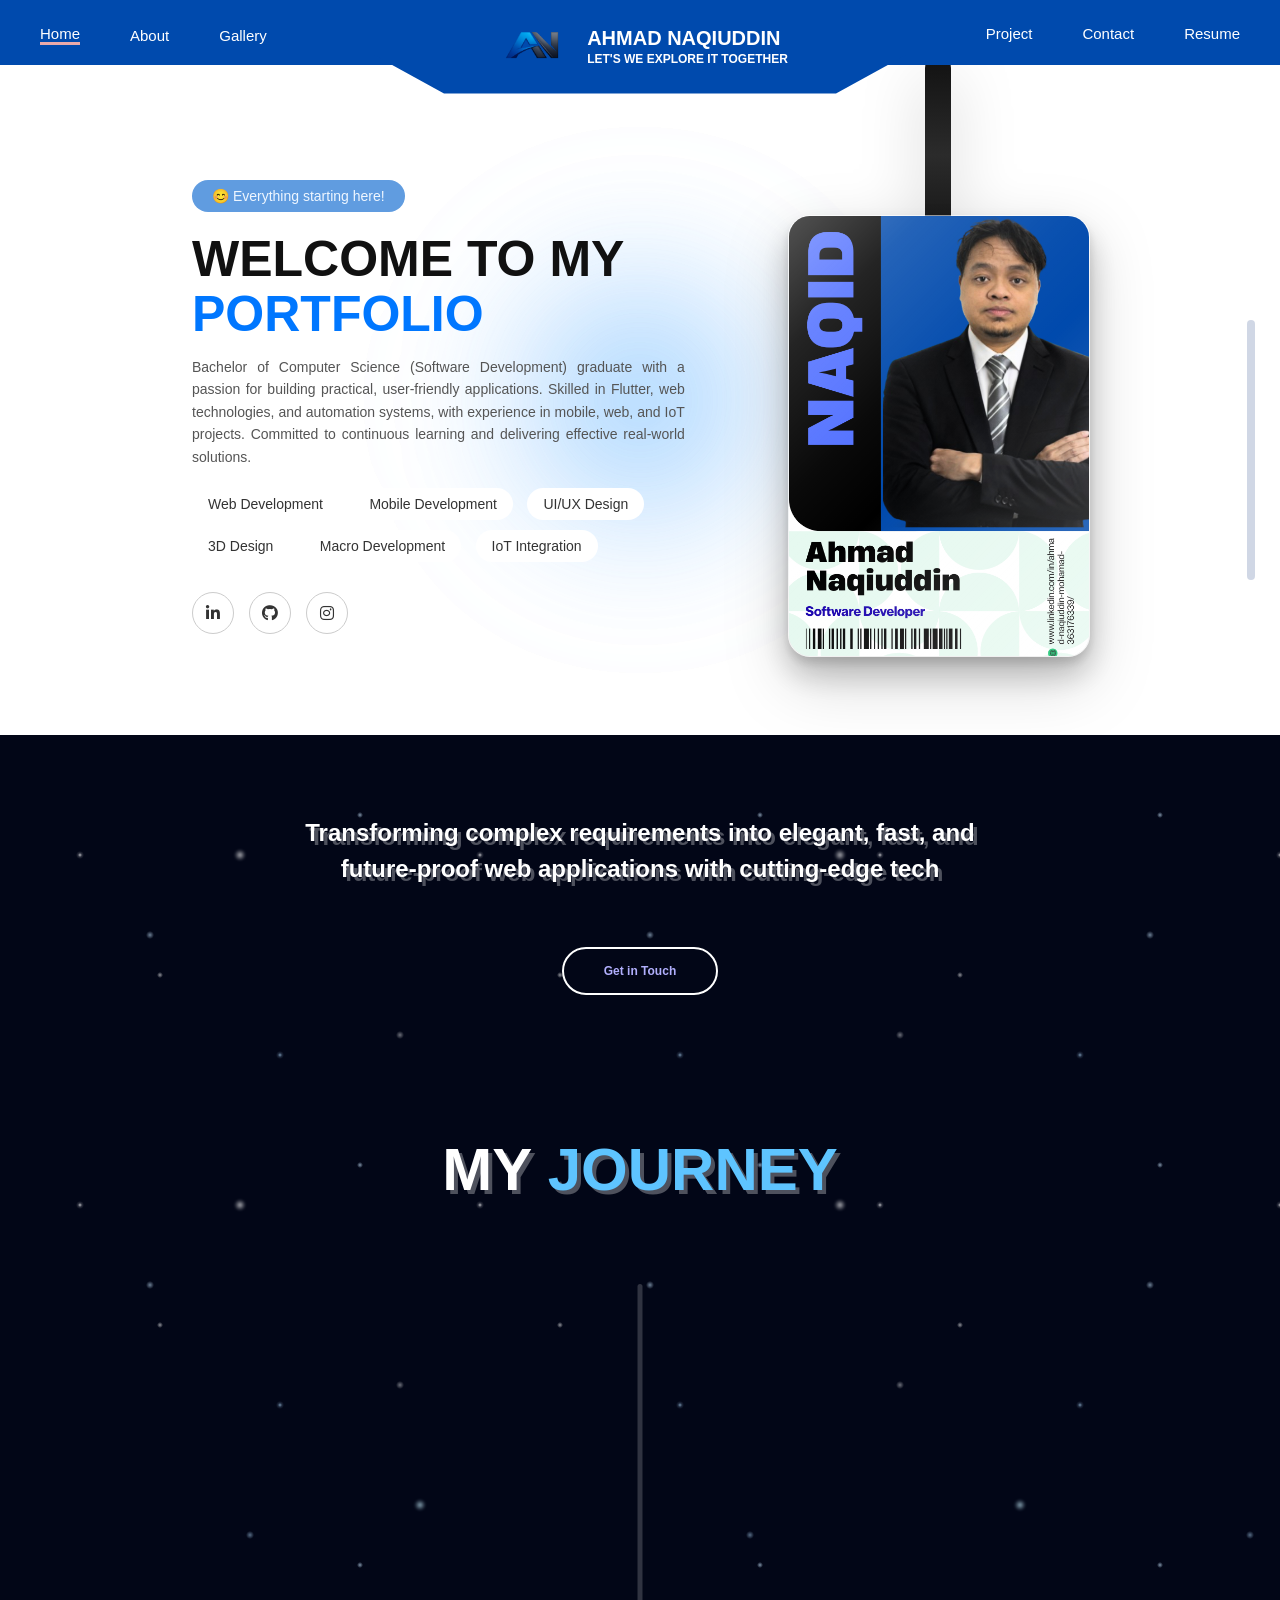
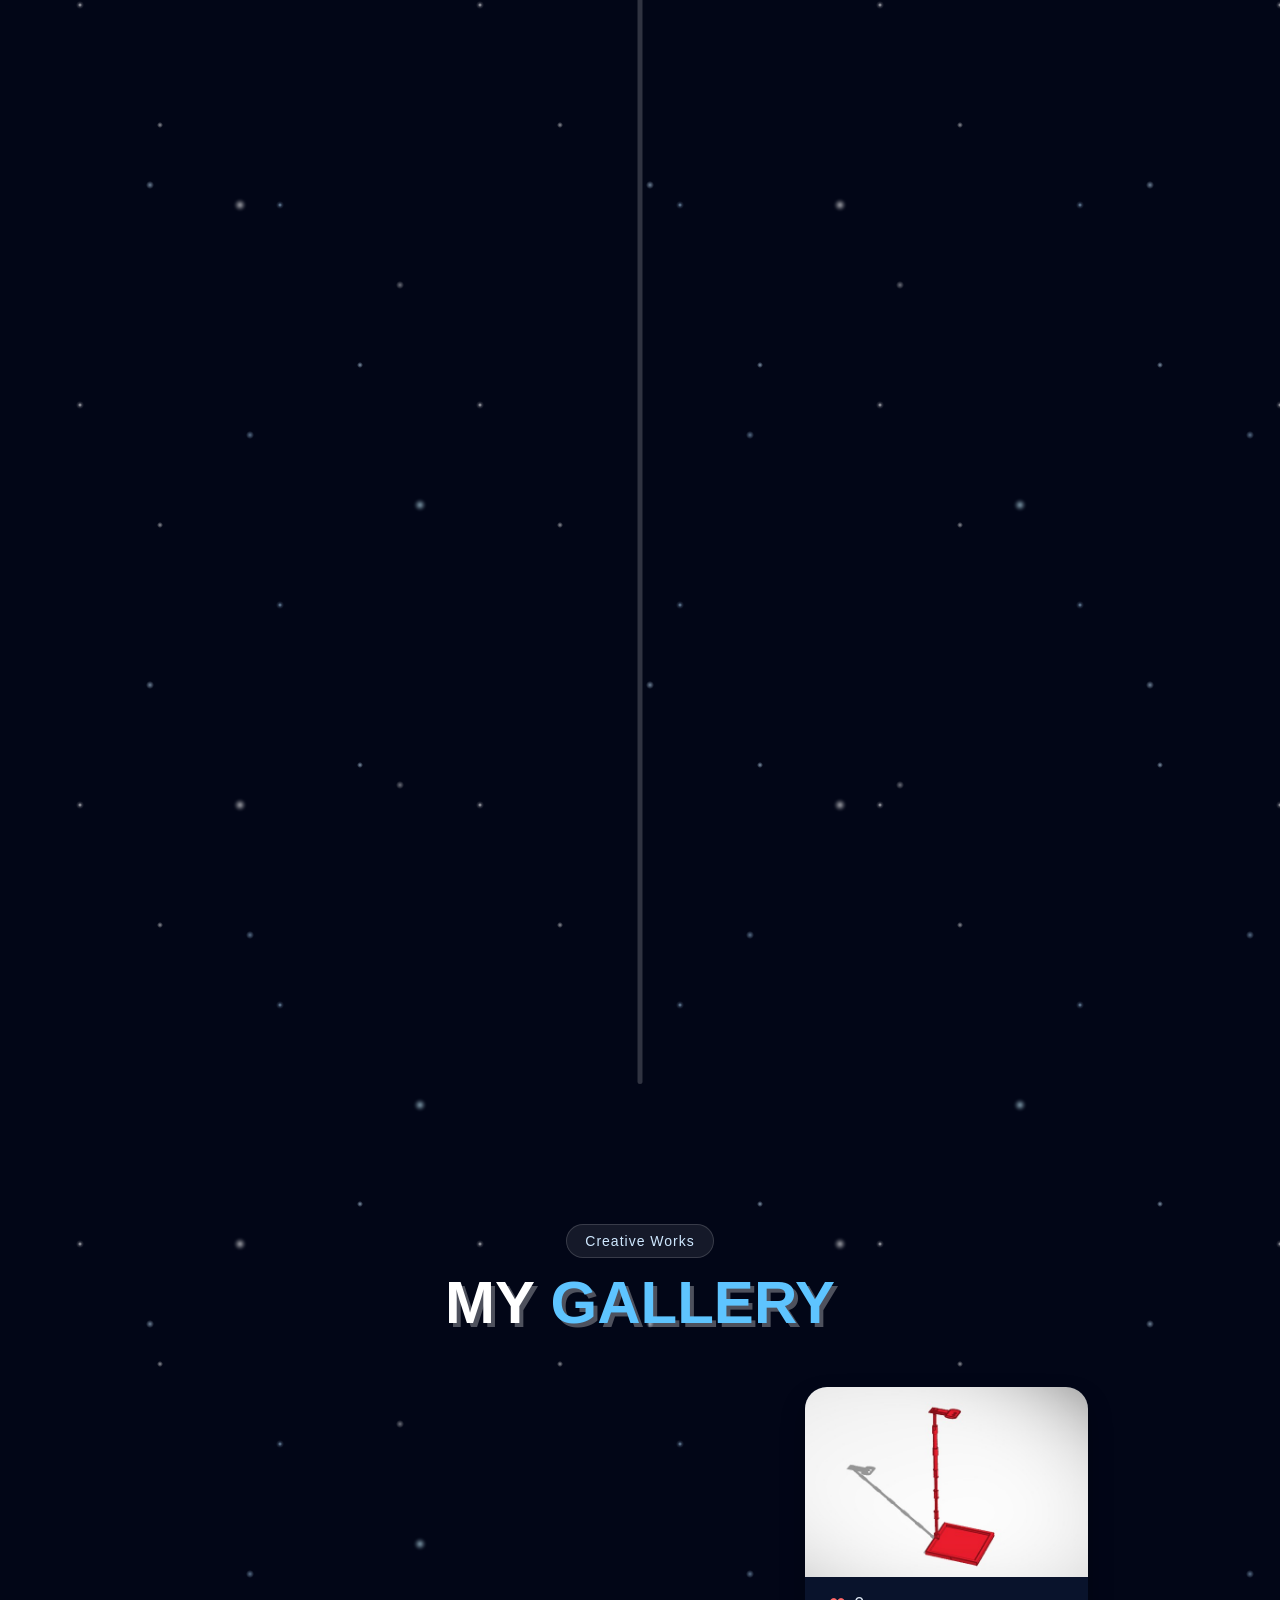
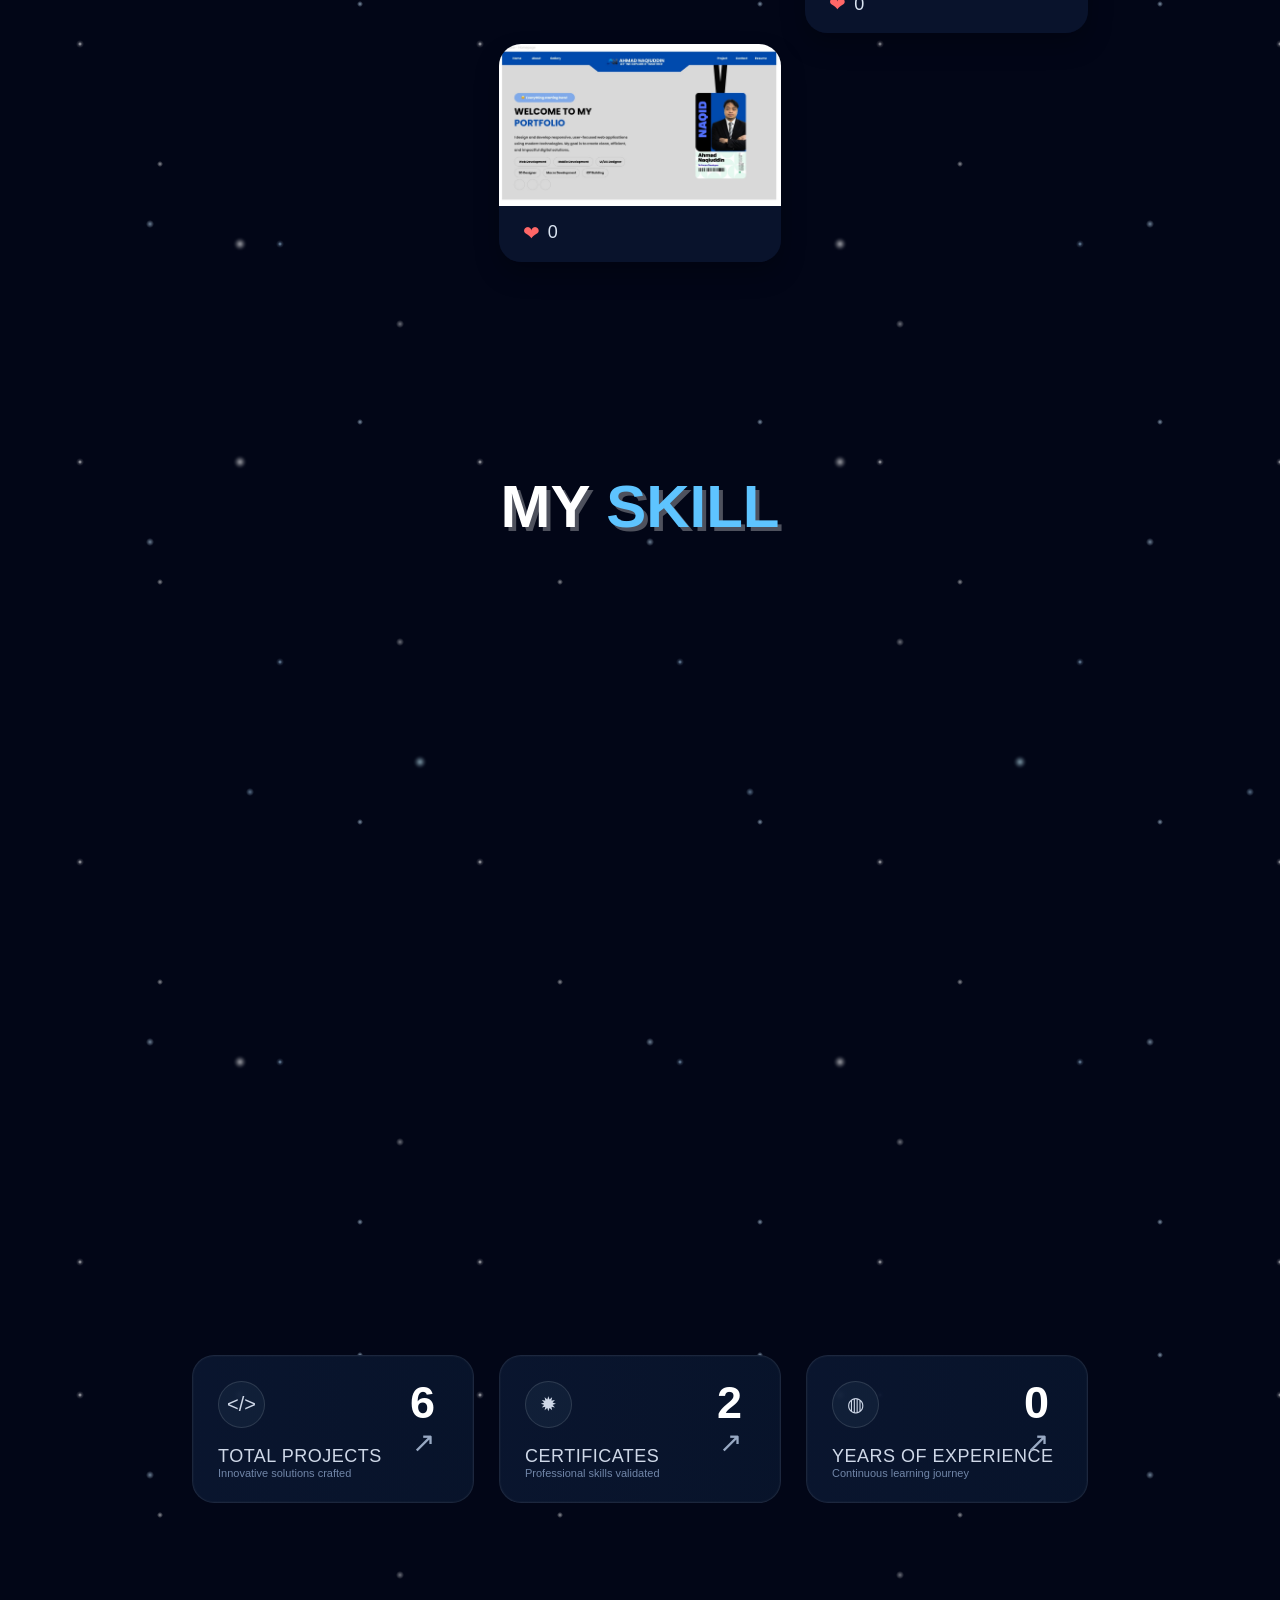
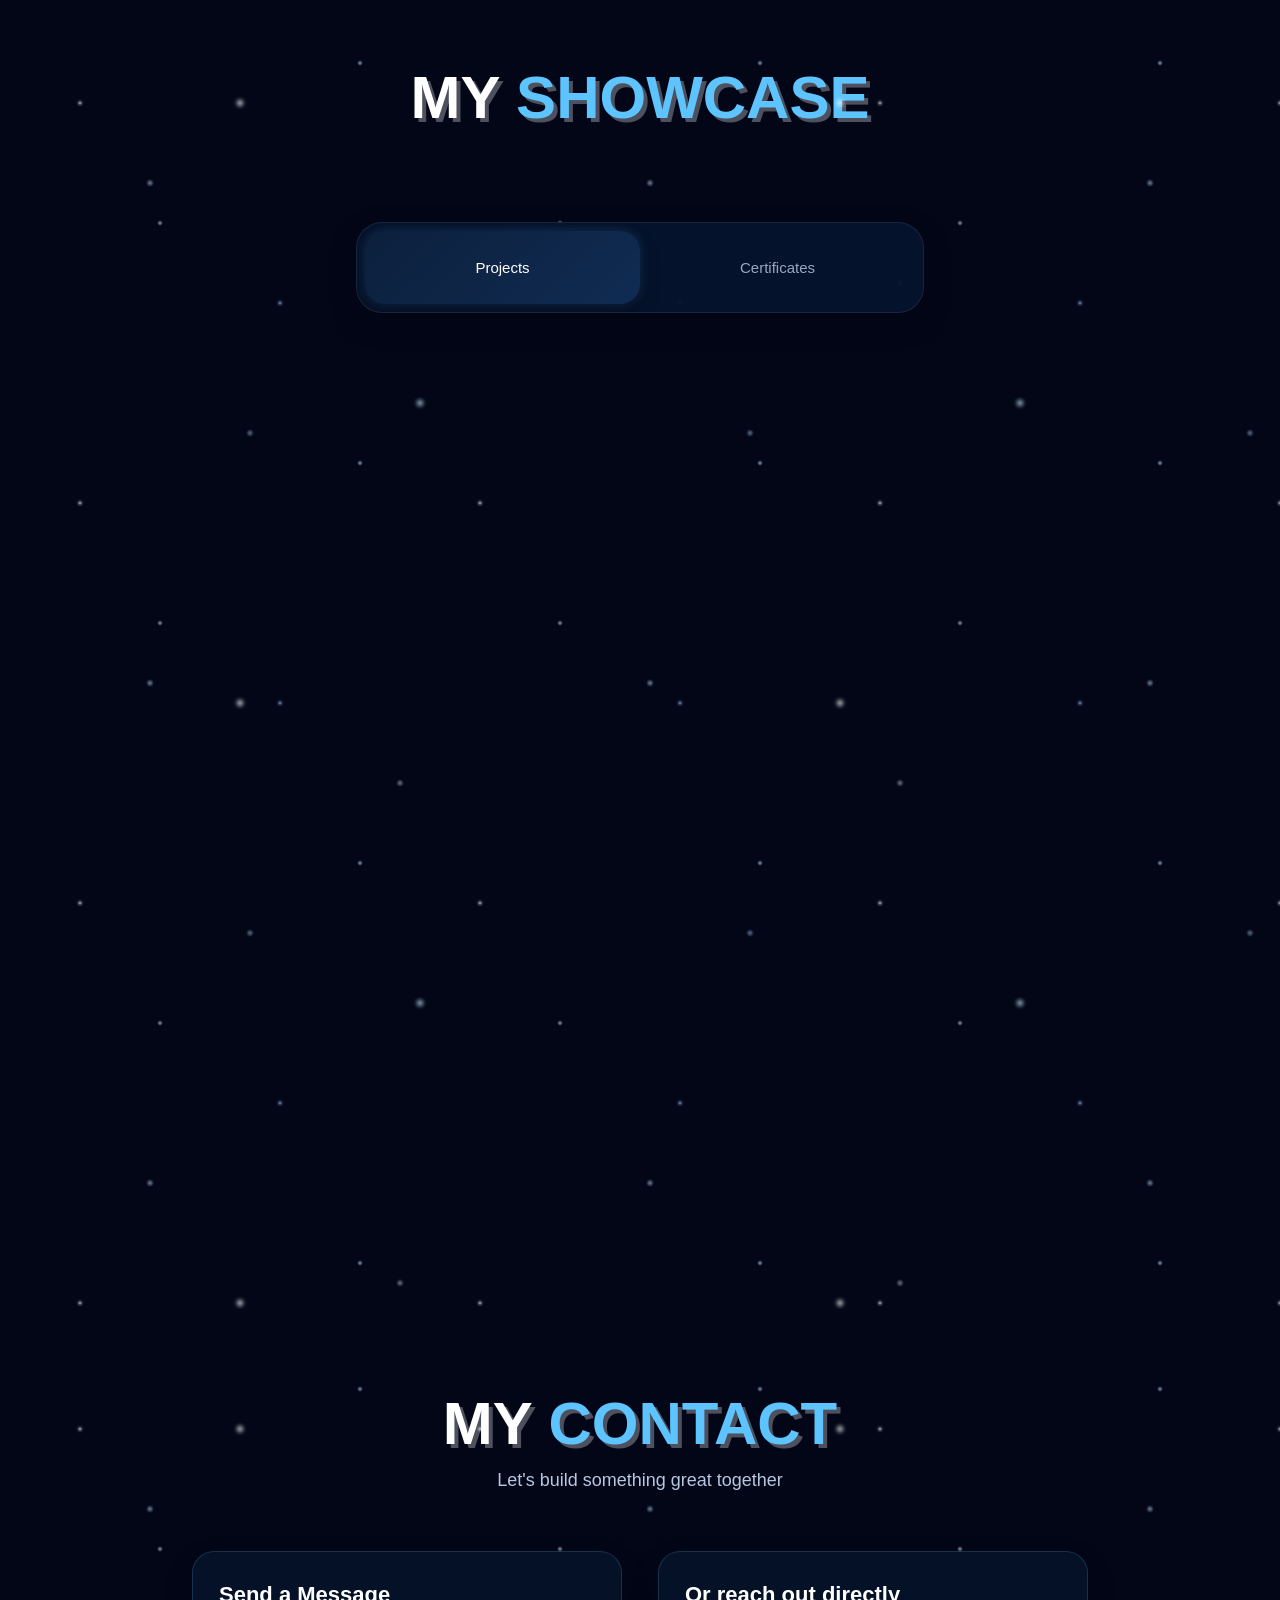
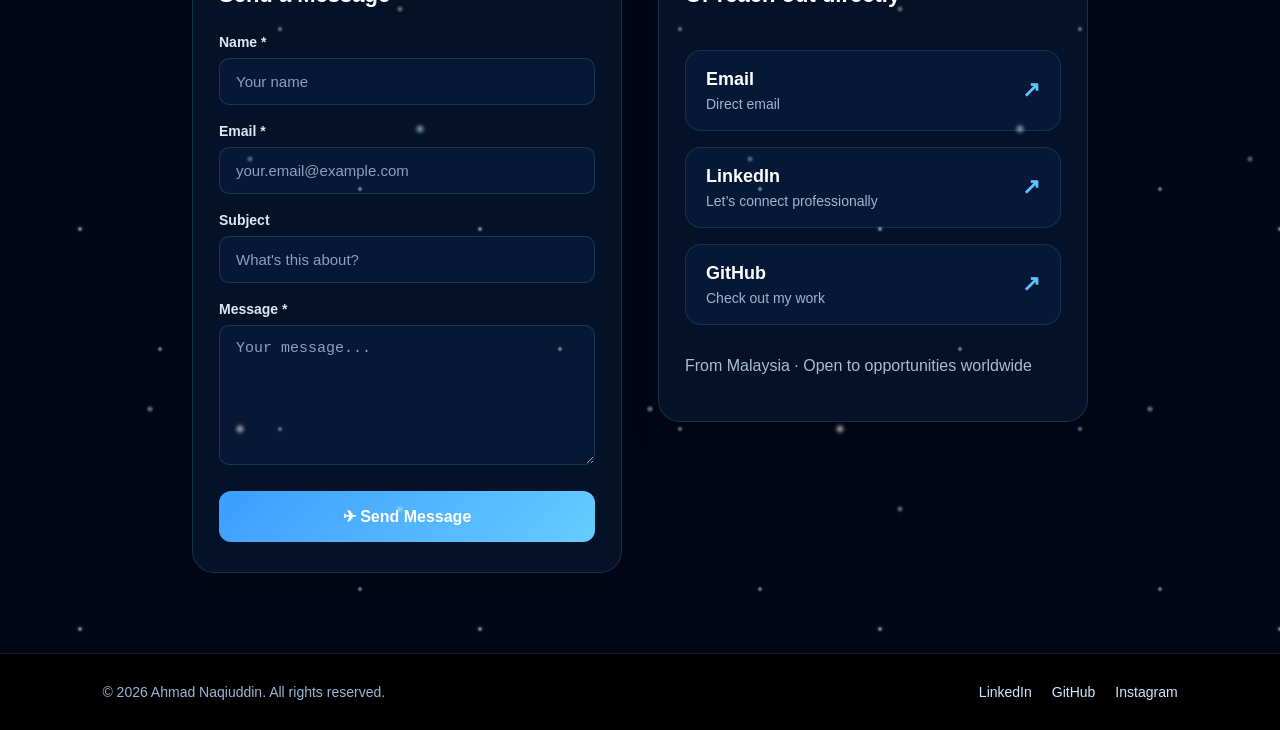
==== commit 9b190f96: "update spelling of "Biginner" to "Beginners"" ====
--- a/index.html
+++ b/index.html
@@ -805,7 +805,7 @@
 
                         <div class="certificate-card hidden-reveal"
                                 data-img="Images/r03.jpg"
-                                data-title="Power BI for Biginner - Participation"
+                                data-title="Power BI for Beginners - Participation"
                                 data-date="Mei 2026"
                                 data-org="Politeknik Sultan Abdul Muad'zam Shah"
                                 data-pdf="File/r03.pdf">
@@ -816,7 +816,7 @@
                                 <span class="cert-date">Mei 2026</span>
 
                                 <div class="certificate-info">
-                                    <h3>Power BI for Biginner - Participation</h3>
+                                    <h3>Power BI for Beginners - Participation</h3>
                                     <a href="#" class="certificate-link">View Certificate</a>
                                 </div>
                             </div>
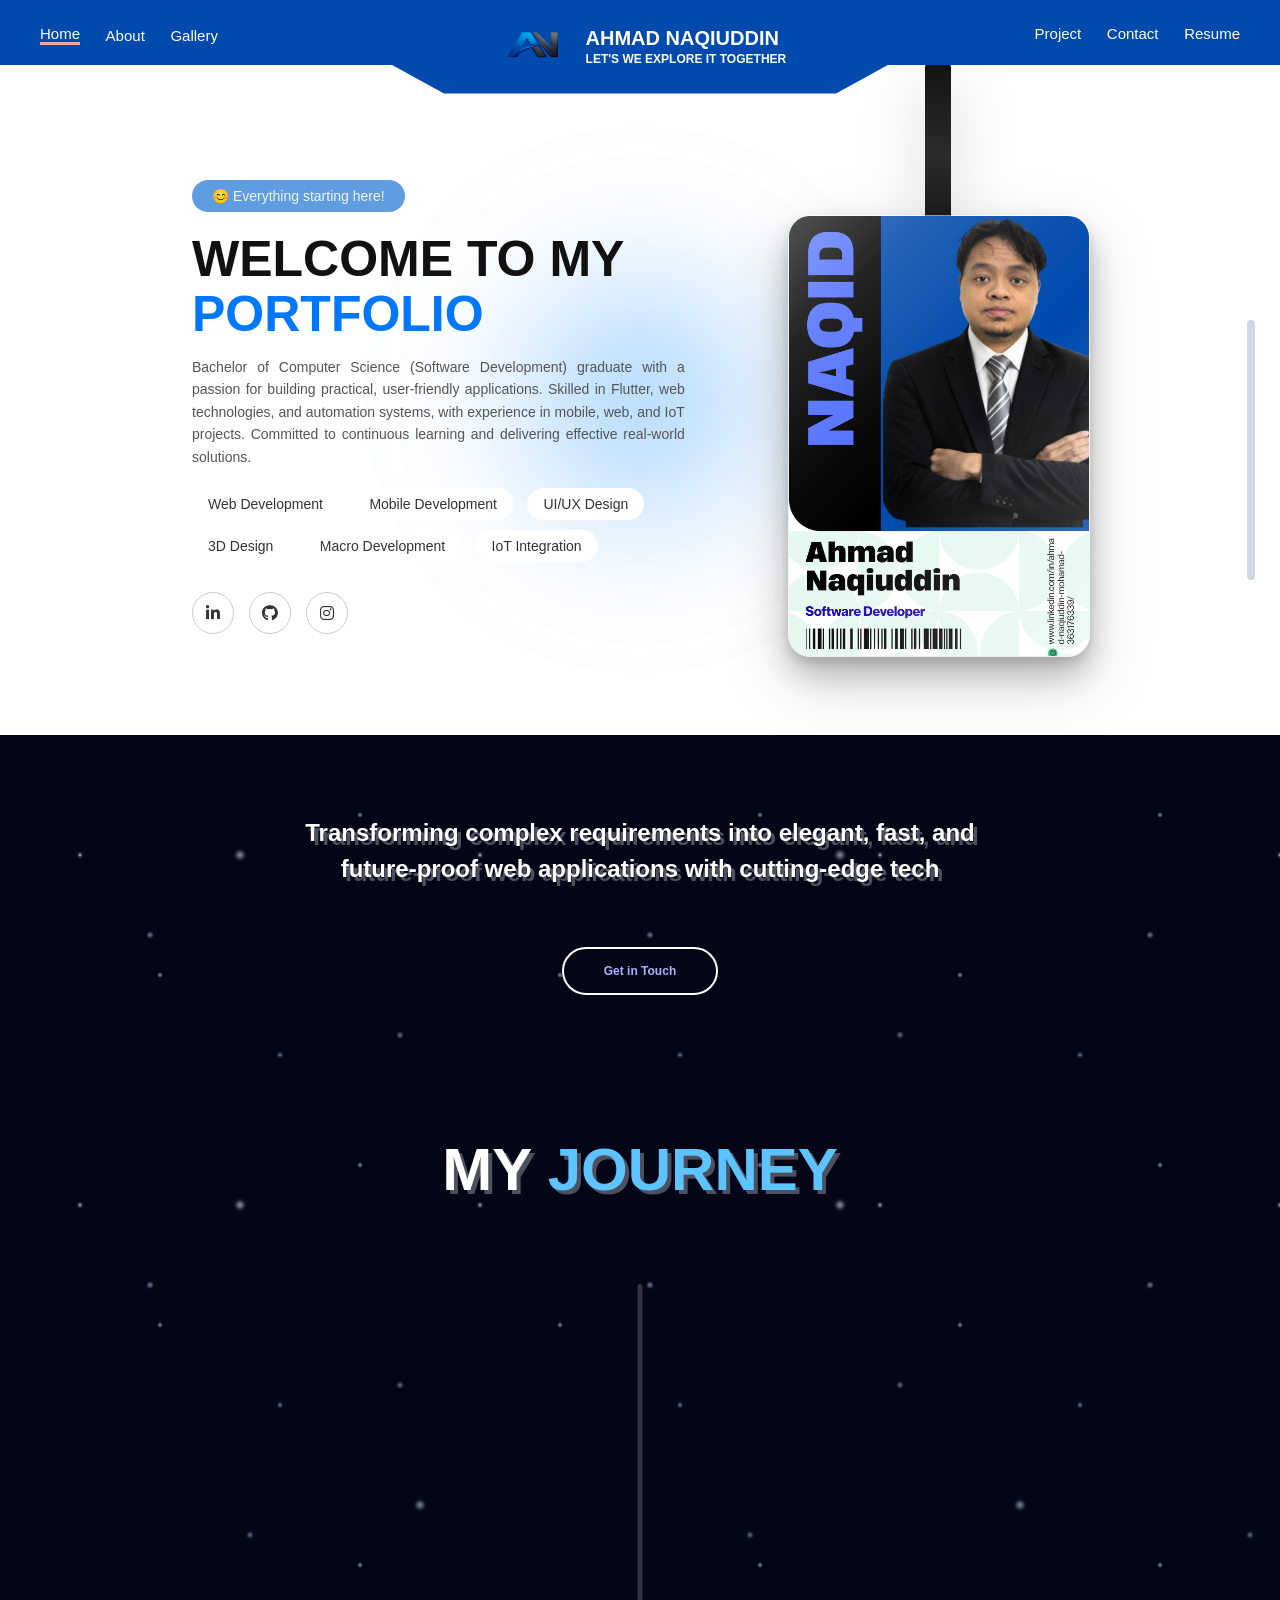
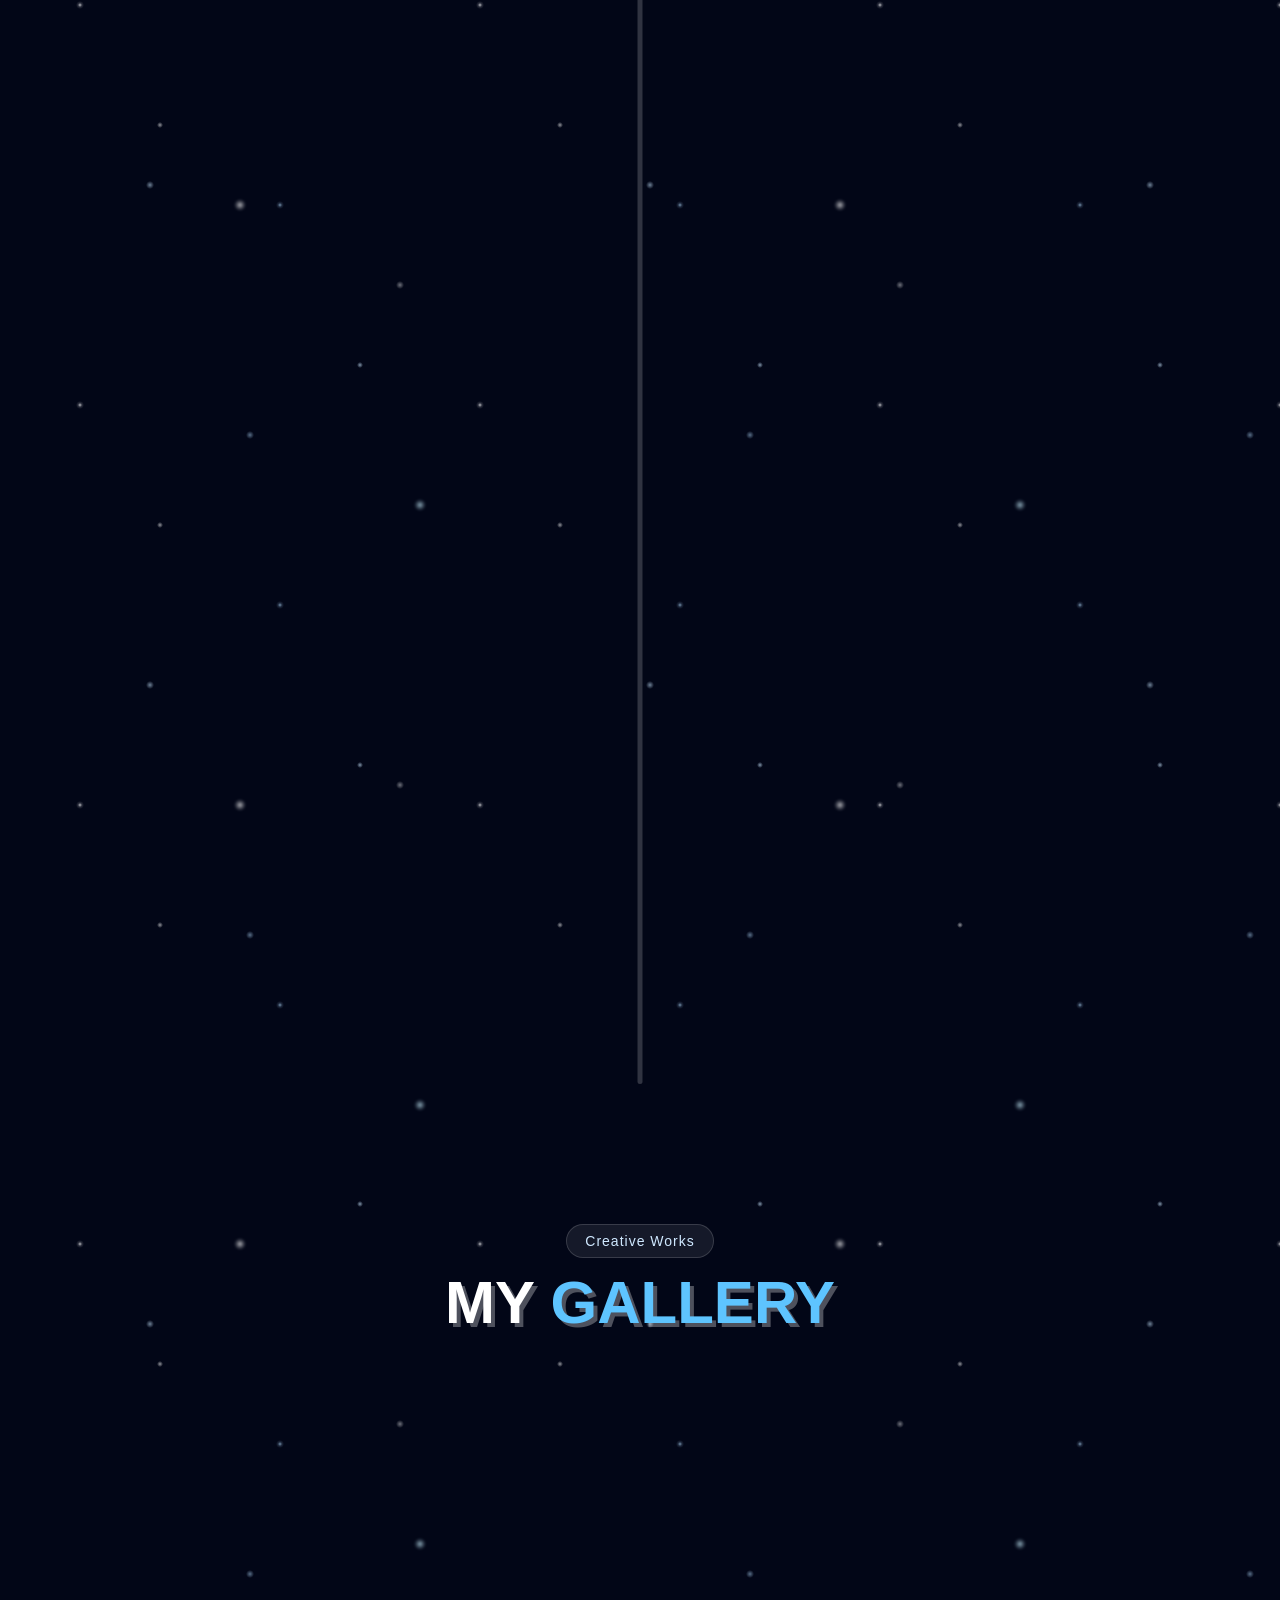
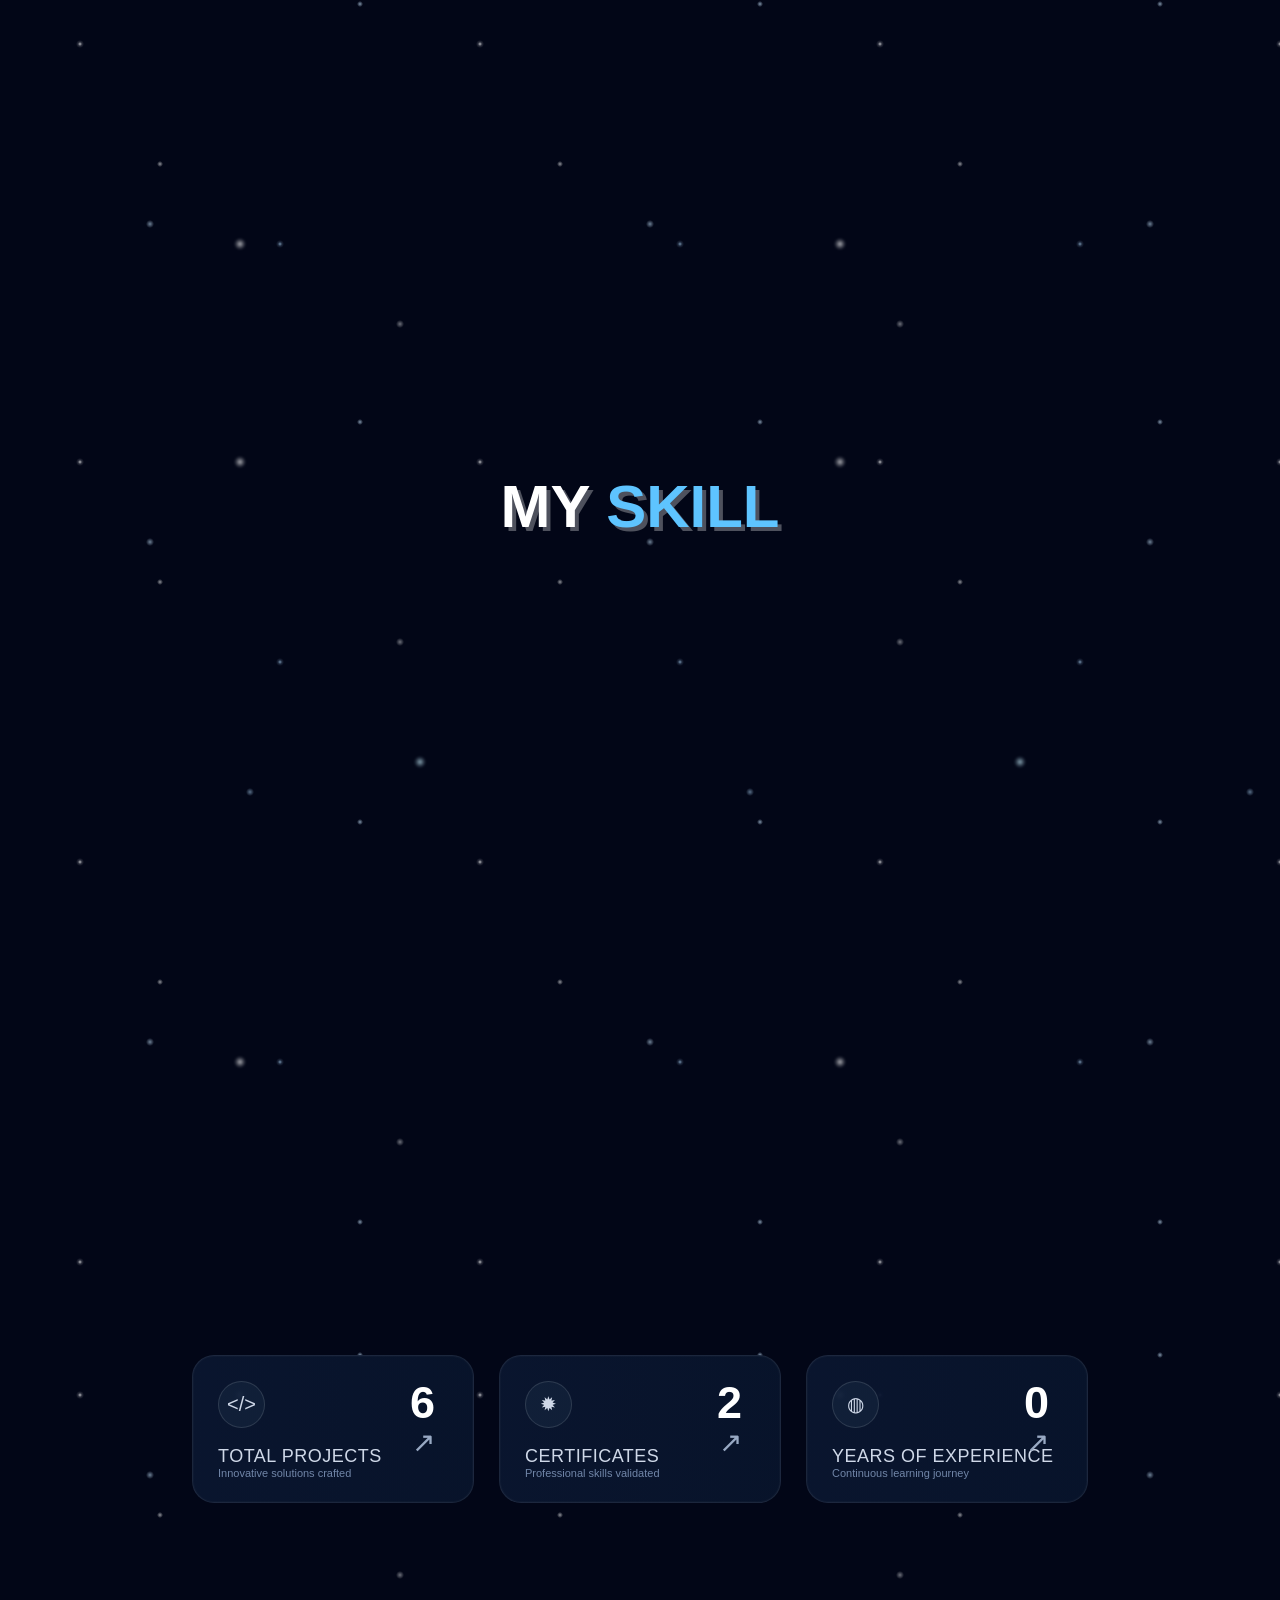
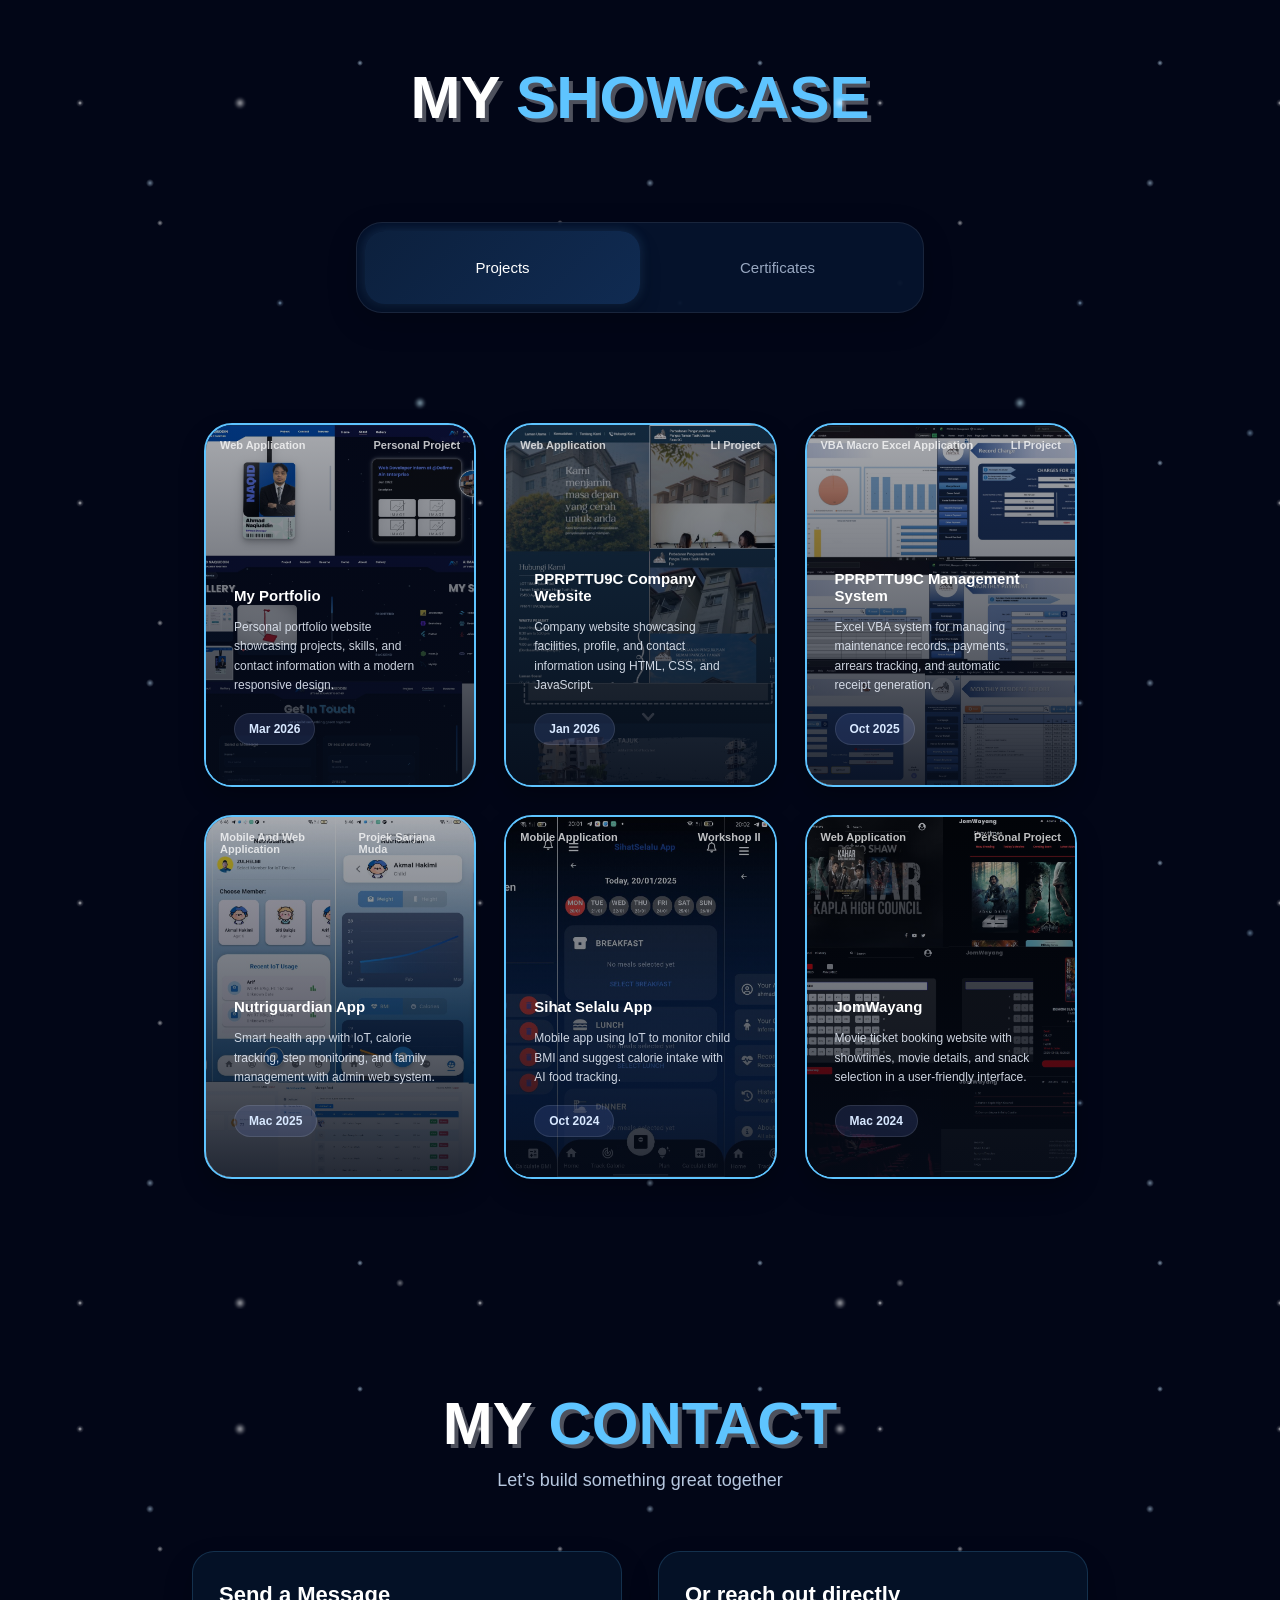
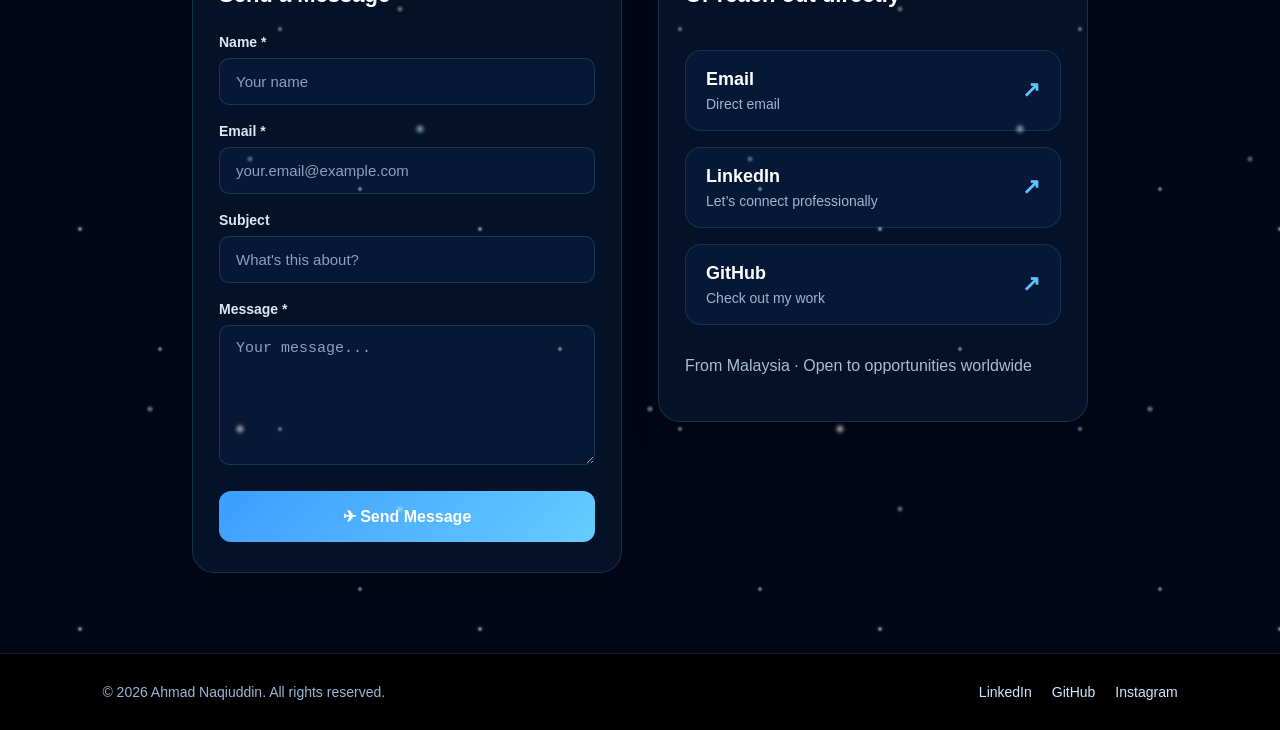
==== commit e6052eb9: "update responsive scroll indicator and navigation styles" ====
--- a/index.html
+++ b/index.html
@@ -940,6 +940,20 @@
         <div class="scroll-indicator-fill" id="scrollFill"></div>
     </div>
 
+    <div class="mobile-scroll-nav">
+
+        <div class="scroll-line">
+            <div class="scroll-fill"></div>
+        </div>
+
+        <a href="#Home" class="scroll-dot"></a>
+        <a href="#About" class="scroll-dot"></a>
+        <a href="#Gallery" class="scroll-dot"></a>
+        <a href="#Project" class="scroll-dot"></a>
+        <a href="#Contact" class="scroll-dot"></a>
+
+    </div>
+
     <!-- Certificate Modal  -->
 
     <div id="certModal" class="cert-modal">
--- a/CSS/index-style.css
+++ b/CSS/index-style.css
@@ -13,18 +13,19 @@
     -ms-overflow-style: none; 
 }
 
-.main-header {
-    display: flex;
-    justify-content: space-between;
-    align-items: flex-start;
-    background: #004aad;
-    position: sticky;
-    top: 0;
-    padding: 0 40px;
-    min-height: 65px;
-    z-index: 1000;
-    transition: background 0.3s ease, box-shadow 0.3s ease, backdrop-filter 0.3s ease;
-    backdrop-filter: blur(4px);
+/* Header */
+
+.main-header{
+    display:flex;
+    justify-content:space-between;
+    align-items:flex-start;
+    position:sticky;
+    top:0;
+    padding:0 40px;
+    min-height:65px;
+    background:#004aad;
+    z-index:1000;
+    overflow:visible;
 }
 
 .main-header.scrolled{
@@ -34,12 +35,21 @@
 }
 
 .nav-left,
-.nav-right {
-    display: flex;
-    align-items: center;
-    gap: 50px;
-    padding-top: 25px;
-    z-index: 3;
+.nav-right{
+    flex:1;
+    display:flex;
+    align-items:center;
+    padding-top:25px;
+}
+
+.nav-left{
+    justify-content:flex-start;
+    gap:clamp(10px,2vw,50px);
+}
+
+.nav-right{
+    justify-content:flex-end;
+    gap:clamp(10px,2vw,50px);
 }
 
 .nav-left a,
@@ -64,16 +74,18 @@
     padding-bottom: 6px;
 }
 
-.brand-box {
-    position: absolute;
-    left: 50%;
-    top: 0;
-    transform: translateX(-50%);
-    width: 700px;
-    height: 110px;
-    background: #004aad;
-    /* border-bottom: 5px solid #181818; */
-    clip-path: polygon(
+.brand-box{
+    position:absolute;
+    left:50%;
+    top:0;
+    transform:translateX(-50%);
+
+    width:clamp(280px, 70vw, 700px);
+    height:clamp(70px, 11vw, 110px);
+
+    background:#004aad;
+
+    clip-path:polygon(
         0 0,
         85% 0,
         85% 50%,
@@ -83,8 +95,8 @@
         12% 50%,
         0 50%
     );
-    z-index: 2;
-    transition: background 0.3s ease, box-shadow 0.3s ease, backdrop-filter 0.3s ease;
+
+    z-index:2;
 }
 
 .main-header.scrolled .brand-box {
@@ -103,8 +115,7 @@
 }
 
 .brand-logo {
-    width: 80px;
-    height: auto;
+    width:clamp(50px,6vw,80px); 
 }
 
 .brand-text h1 {
@@ -131,53 +142,119 @@
     z-index: 0;
 }
 
-.brand-box {
-    z-index: 2;
-}
-
-/* .logo {
-    font-size: 25px;
-    font-weight: bold;
-    cursor: pointer;
-    display: inline-flex;
-    align-items: center;
-    gap: 0px;
-    margin: 0;
-}
-
-.logo span {
-    display: inline-block;
-    transition: color 0.3s ease;
-}
-
-.logo-default-a {
-    transform: translateY(-3px);
-}
-
-.logo-default-n {
-    transform: translateY(3px);
-}
-
-.logo:hover .logo-default-a,
-.logo:hover .logo-default-n {
-    transform: translateY(0);
-}
-
-#name-a {
-    color: black;
-}
-
-#name-n {
-    color: black;
-}
-
-.logo:hover #name-a {
-    color: darkred;
-}
-
-.logo:hover #name-n {
-    color: darkblue;
-} */
+.brand-box{
+    width:min(700px,58vw);
+    height:110px;
+}
+
+.menu-btn{
+
+    display:none;
+
+    position:absolute;
+    left:20px;
+    top:18px;
+
+    width:45px;
+    height:45px;
+
+    border:none;
+    background:transparent;
+
+    color:white;
+
+    font-size:28px;
+    cursor:pointer;
+
+    z-index:1001;
+}
+
+.mobile-menu-btn{
+    display:none;
+}
+
+@media (max-width: 3252px) {
+    .brand-box{
+        position:absolute;
+        left:50%;
+        top:0;
+        transform:translateX(-50%);
+
+        width:clamp(380px, 70vw, 700px);
+        height:clamp(80px, 11vw, 110px);
+
+        background:#004aad;
+
+        clip-path:polygon(
+            0 0,
+            85% 0,
+            85% 50%,
+            88% 50%,
+            78% 85%,
+            22% 85%,
+            12% 50%,
+            0 50%
+        );
+
+        z-index:2;
+    }
+}
+
+@media (max-width: 1180px) {
+   
+    .nav-left a,
+    .nav-right a {
+        display: none;
+    }
+
+    .mobile-menu-btn{
+        display:block;
+        position:absolute;
+        right:25px;
+        top:17px;
+        background:none;
+        border:none;
+        color:white;
+        font-size:22px;
+        cursor:pointer;
+        z-index:10;
+    }
+}
+
+@media (max-width:992px){
+
+    .brand-box{
+        position:absolute;
+        left:50%;
+        top:20;
+        transform:translateX(-50%);
+
+        width:clamp(380px, 70vw, 700px);
+        height:clamp(80px, 11vw, 110px);
+
+        background:#004aad;
+
+        clip-path:polygon(
+            0 0,
+            85% 0,
+            85% 50%,
+            88% 50%,
+            78% 85%,
+            22% 85%,
+            12% 50%,
+            0 50%
+        );
+
+        z-index:2;
+    }
+
+    .nav-left,
+    .nav-right{
+        height:55px;
+    }
+}
+
+/* Header - END*/
 
 .hero {
     position: relative;
@@ -2606,6 +2683,135 @@
     box-shadow: 0 8px 25px rgba(0, 0, 0, 0.35);
 }
 
+.mobile-scroll-nav{
+    display:none;
+}
+
+@media (max-width:768px){
+
+.scroll-indicator{
+    display:none;
+}
+
+.mobile-scroll-nav{
+
+    position:fixed;
+
+    right:22px;
+
+    top:50%;
+
+    transform:translateY(-50%);
+
+    height:420px;              /* Longer */
+
+    width:38px;
+
+    display:flex;
+
+    flex-direction:column;
+
+    justify-content:space-between;
+
+    align-items:center;
+
+    z-index:9999;
+}
+
+.scroll-line{
+    position:absolute;
+    left:50%;
+    transform:translateX(-50%);
+    width:10px;
+    height:100%;
+    background:#d9deeb;
+    border-radius:20px;
+    overflow:hidden;
+}
+
+.scroll-fill{
+    position:absolute;
+    top:0;          /* Change from bottom:0 */
+    left:0;
+    width:100%;
+    height:0%;
+    background:#2158a8;
+    border-radius:20px;
+    transition:height .15s linear;
+}
+
+.scroll-dot{
+
+    width:24px;
+
+    height:24px;
+
+    border-radius:50%;
+
+    background:#cfd6e6;
+
+    position:relative;
+
+    z-index:2;
+
+    transition:.35s;
+}
+
+/* Completed sections */
+
+.scroll-dot.completed{
+
+    background:#2158a8;
+}
+
+/* Active section */
+
+.scroll-dot.active{
+
+    background:#2158a8;
+
+    transform:scale(1.1);
+}
+
+.scroll-dot.active::after{
+
+    content:"";
+
+    position:absolute;
+
+    left:50%;
+
+    top:50%;
+
+    transform:translate(-50%,-50%);
+
+    width:24px;
+
+    height:24px;
+
+    border:3px solid #2ea8ff;
+
+    border-radius:50%;
+
+    animation:pulse 1.5s infinite;
+}
+
+@keyframes pulse{
+
+0%{
+    transform:translate(-50%,-50%) scale(.9);
+    opacity:1;
+}
+
+100%{
+    transform:translate(-50%,-50%) scale(1.2);
+    opacity:0;
+}
+
+}
+
+}
+
 .scroll-indicator {
     position: fixed;
     top: 50%;
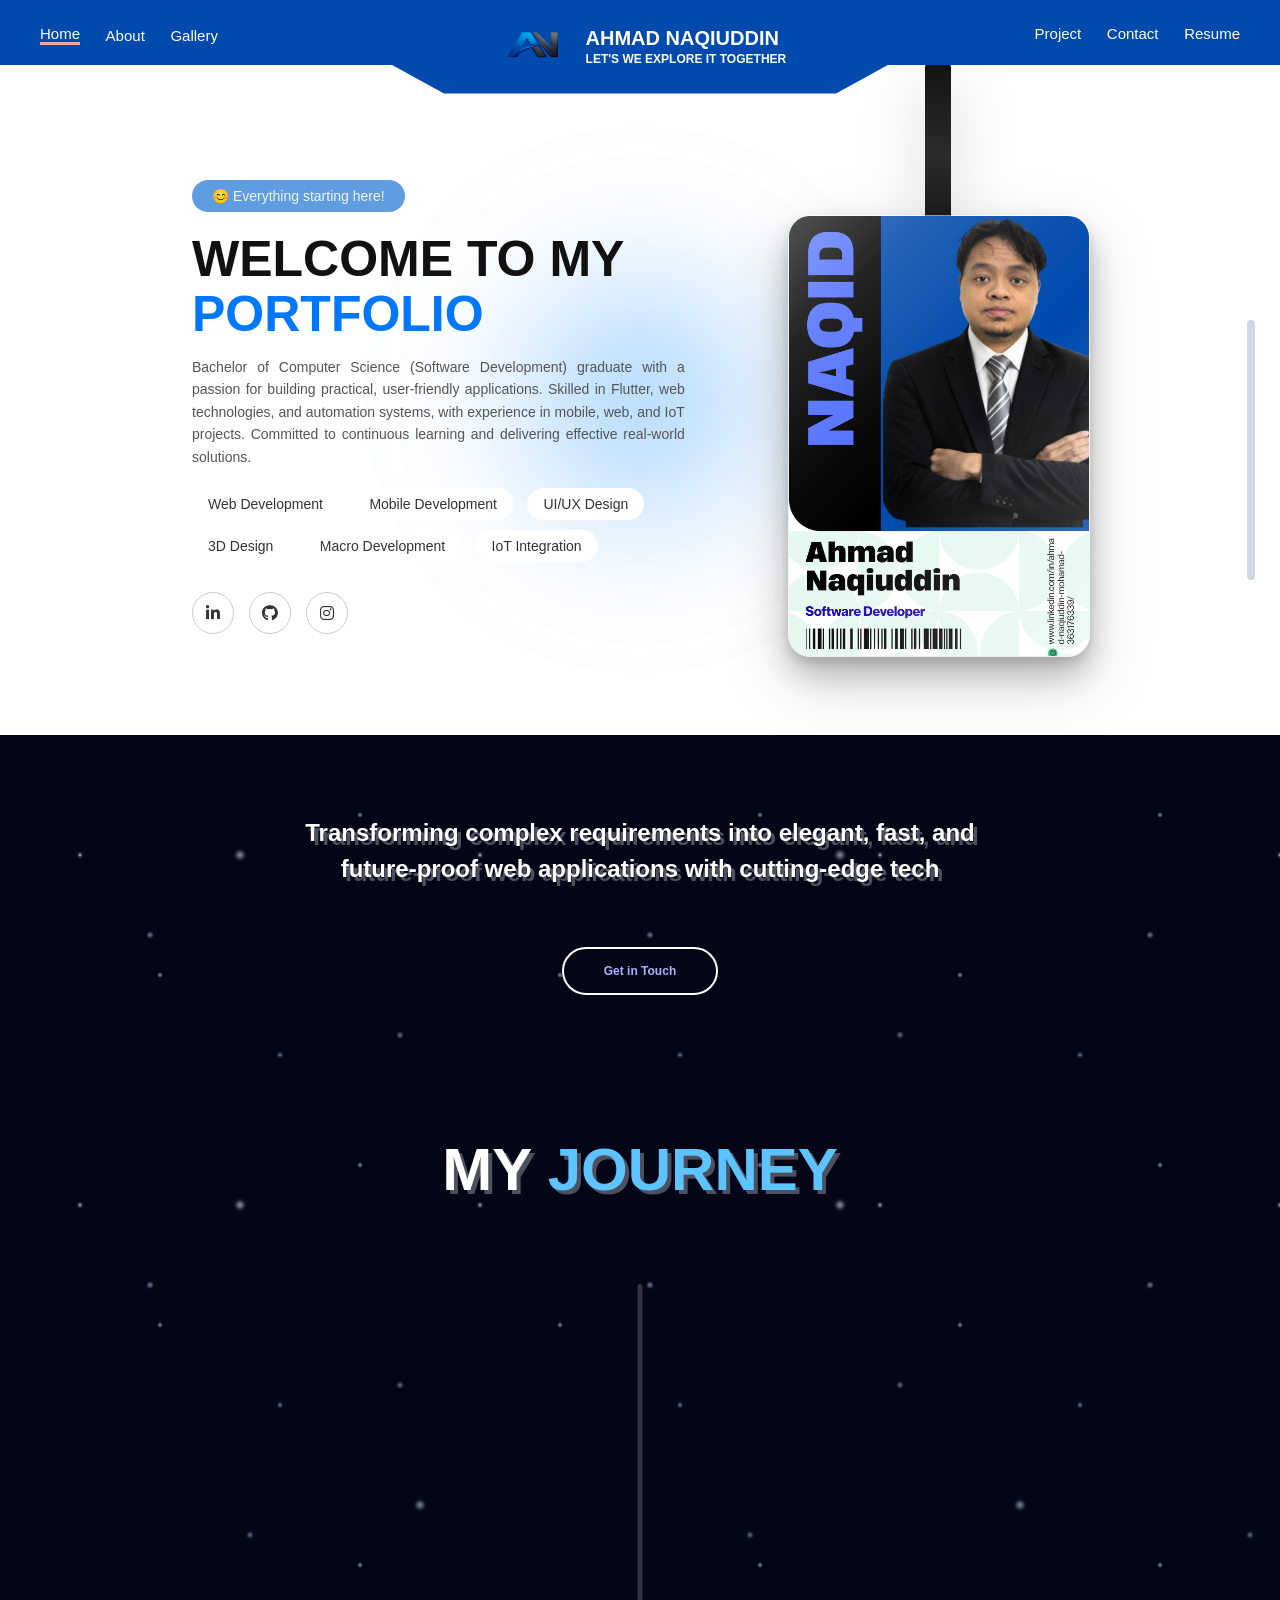
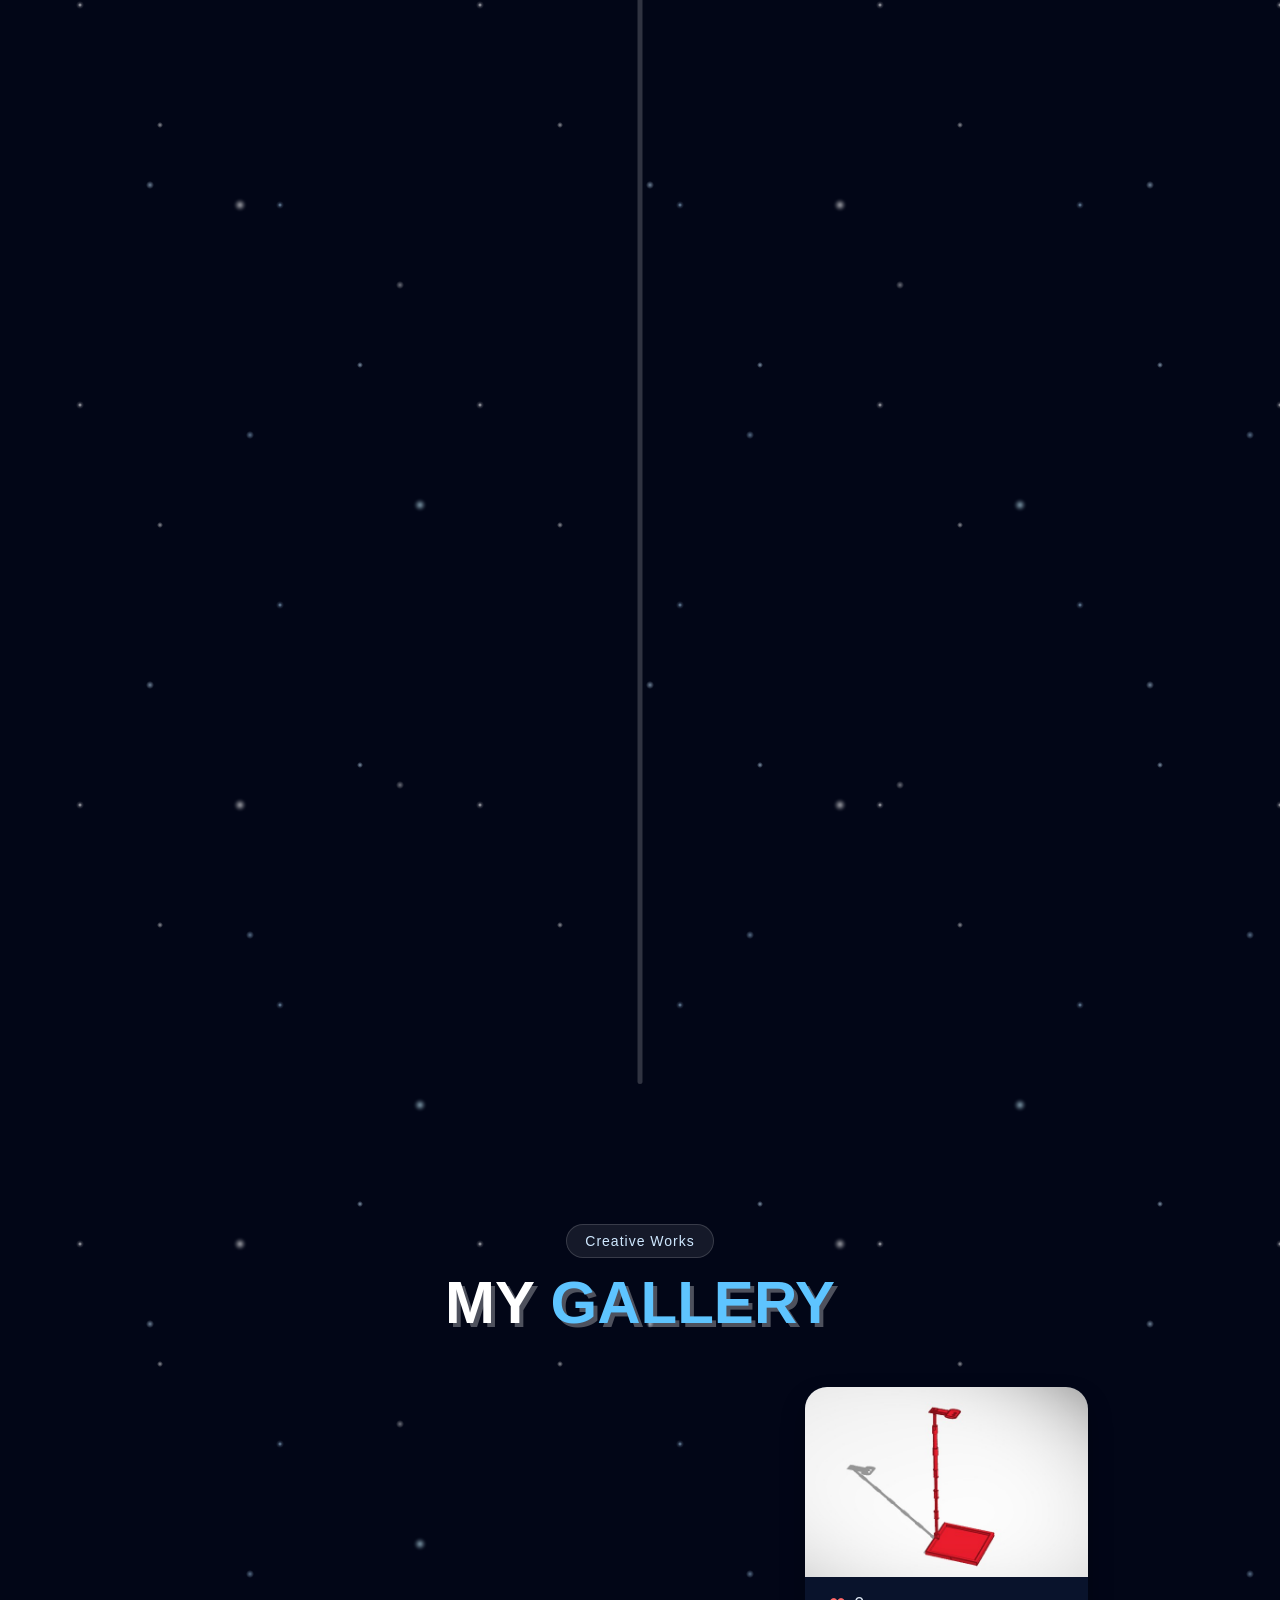
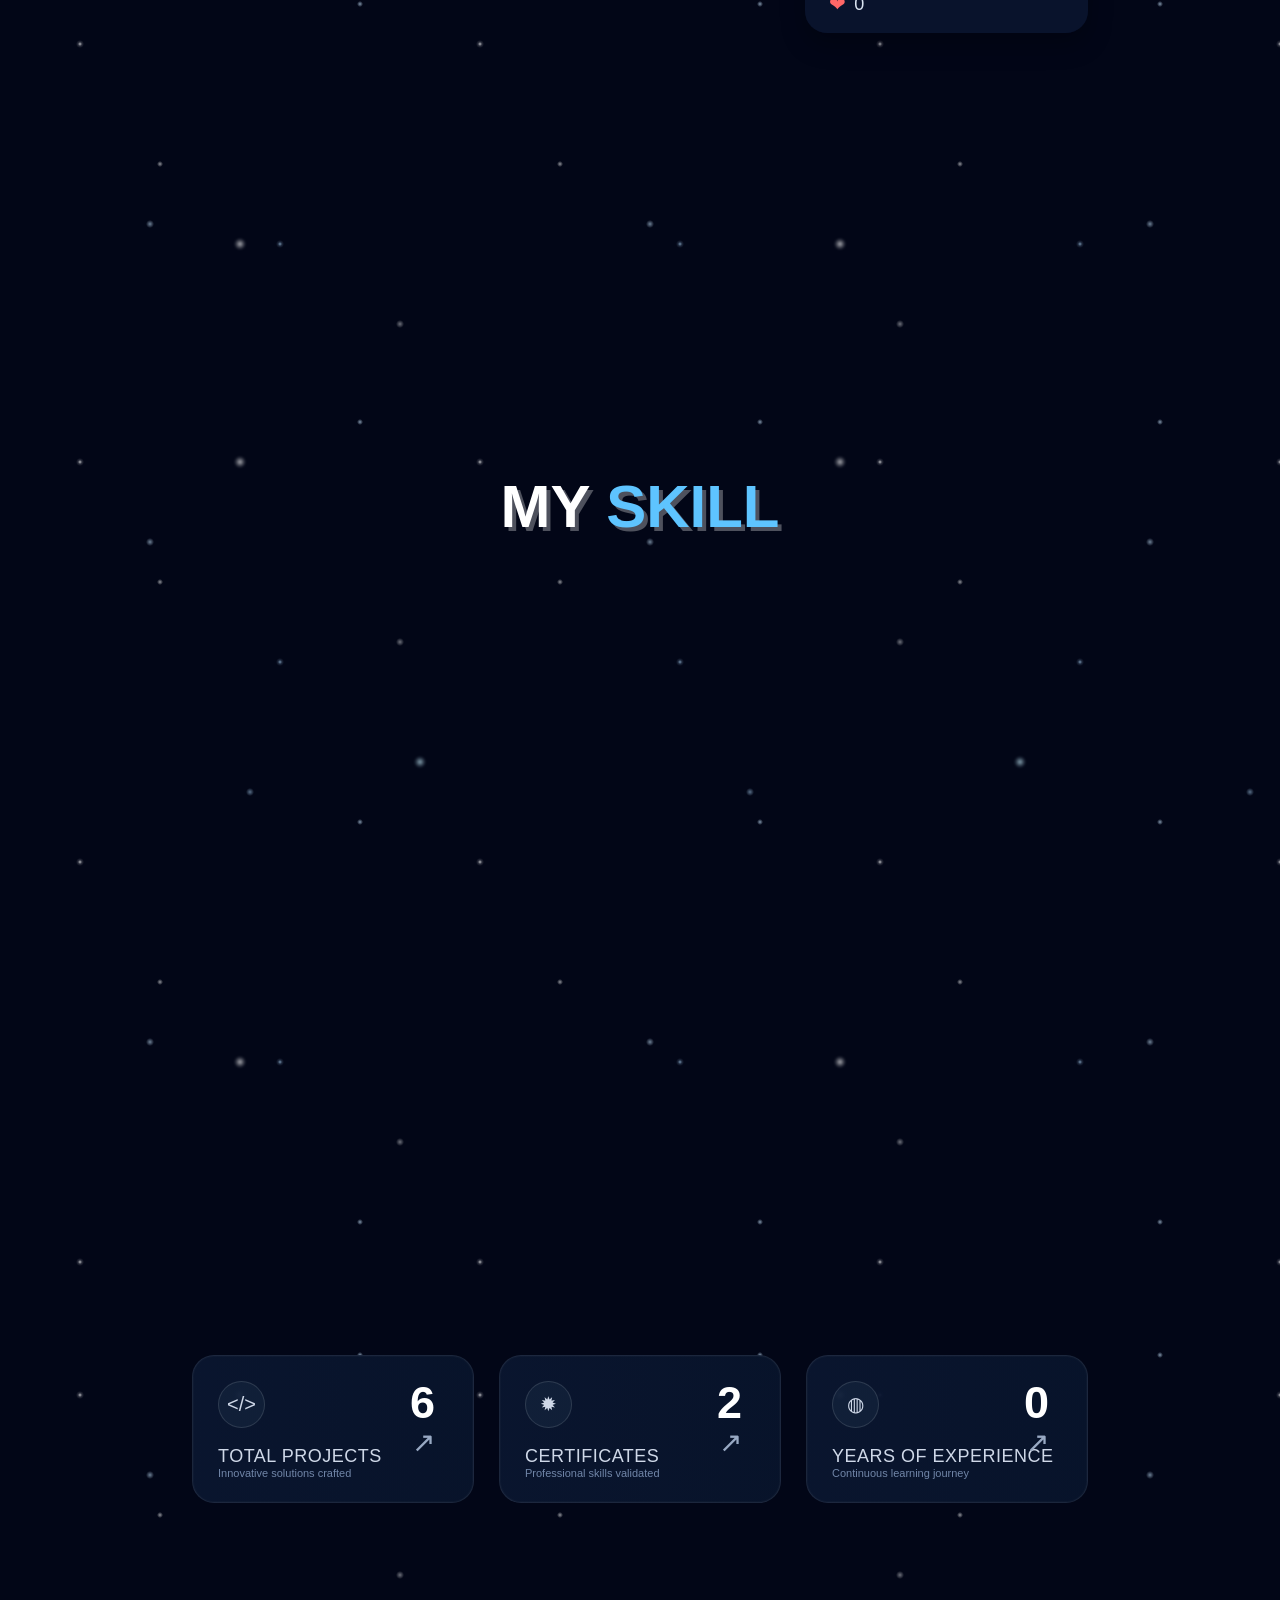
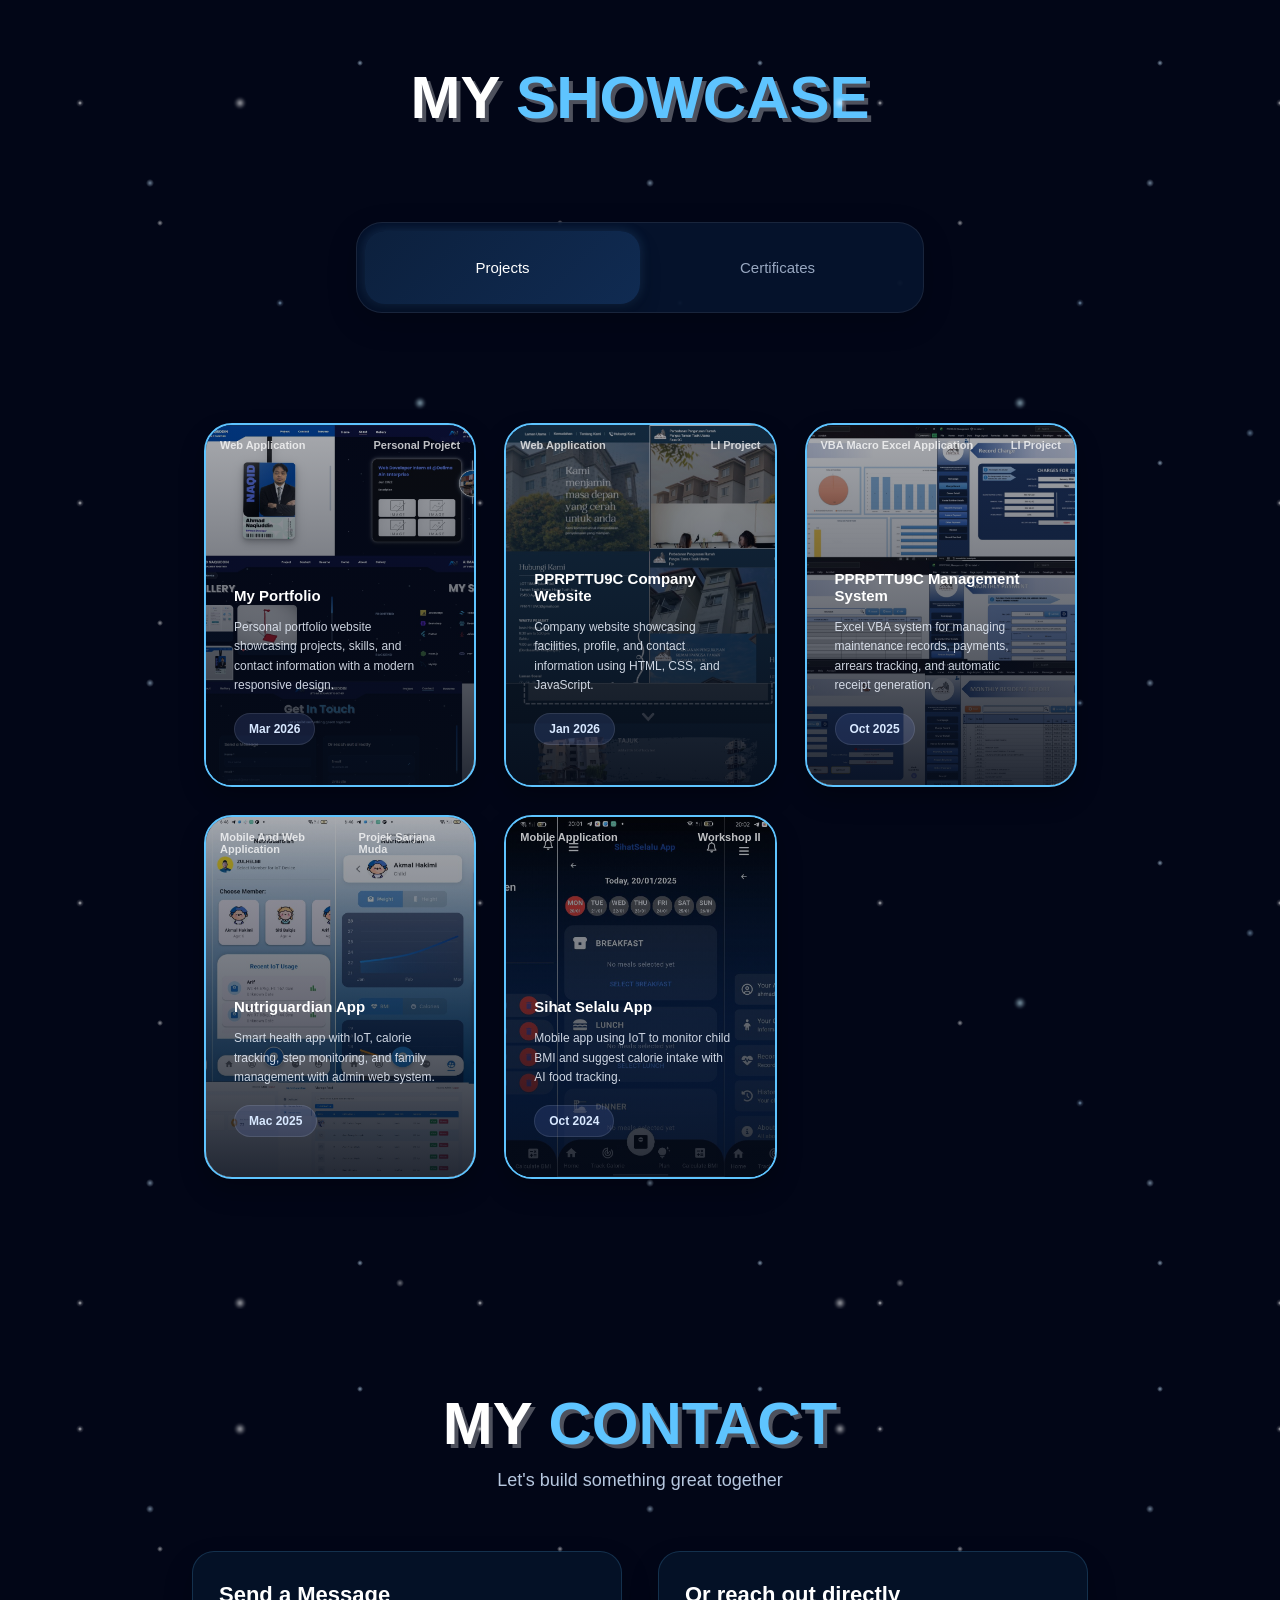
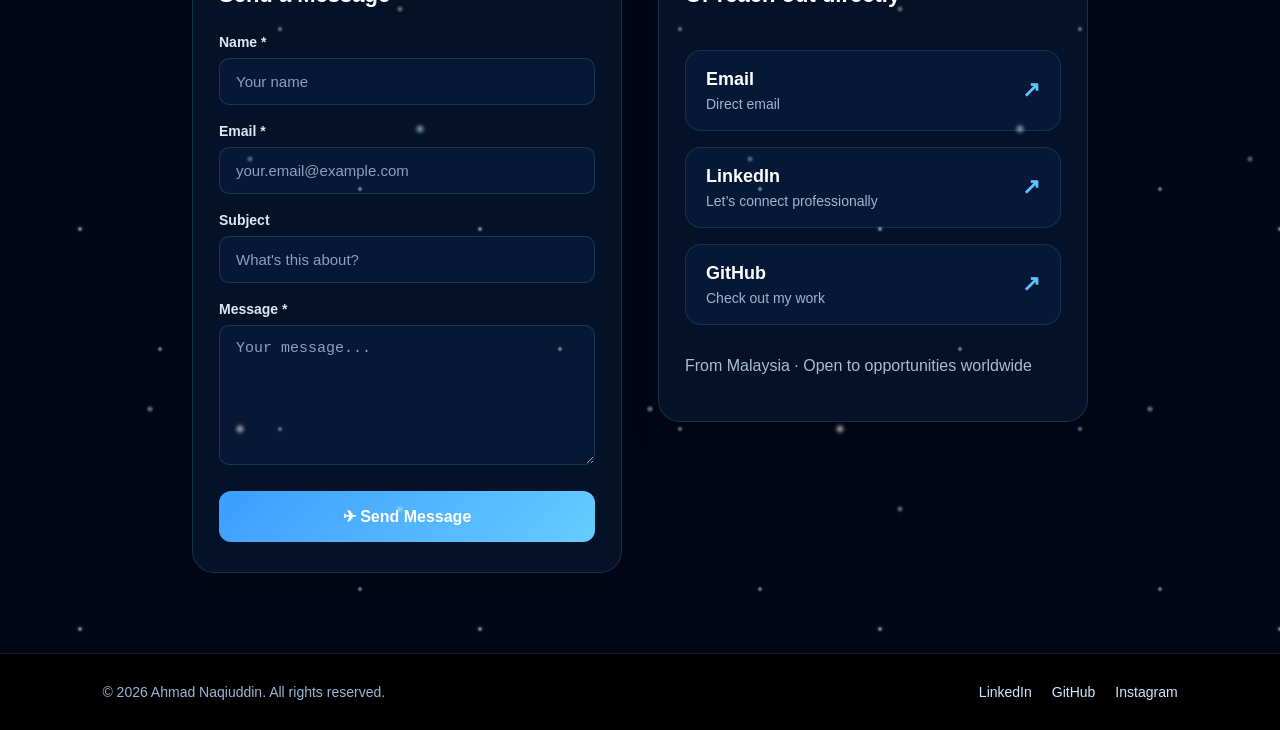
==== commit a87e224c: "update index.html and index-style.css" ====
--- a/index.html
+++ b/index.html
@@ -789,7 +789,7 @@
                                 data-title="Database Foundations - Completion"
                                 data-date="Sep 2025"
                                 data-org="Oracle Accademy"
-                                data-pdf="File/r02.pdf">
+                                data-pdf="File/cr2.pdf">
 
                             <img src="Images/r2.jpg" alt="React Certificate">
                             <div class="certificate-overlay">
--- a/CSS/index-style.css
+++ b/CSS/index-style.css
@@ -873,15 +873,17 @@
 }
 
 .timeline-item.left {
-    left: -11%;
-    right: 25%;
+    width: 50%;
+    left: 0;
     padding-right: 120px;
+    box-sizing: border-box;
 }
 
 .timeline-item.right {
+    width: 50%;
     left: 50%;
-    right: 0;
-    padding-left: 140px;
+    padding-left: 120px;
+    box-sizing: border-box;
 }
 
 .timeline-dot {
@@ -954,6 +956,7 @@
     cursor: pointer;
     z-index: 1;
 }
+
 
 .timeline-item.reached .timeline-card {
     opacity: 1;
@@ -1731,6 +1734,20 @@
     transition: transform 0.35s ease, box-shadow 0.35s ease, border-color 0.35s ease;
 }
 
+@media (max-width: 1100px) {
+    .project-card,
+    .certificate-card {
+        column-count: 2;
+    }
+}
+
+@media (max-width: 700px) {
+    .project-card,
+    .certificate-card {
+        column-count: 1;
+    }
+}
+
 .project-card:hover {
     border-color: rgb(255, 255, 255);
     transform: translateY(-10px) scale(1.0);
@@ -2697,7 +2714,7 @@
 
     position:fixed;
 
-    right:22px;
+    right:18px;
 
     top:50%;
 
@@ -2722,7 +2739,7 @@
     position:absolute;
     left:50%;
     transform:translateX(-50%);
-    width:10px;
+    width: 8px;
     height:100%;
     background:#d9deeb;
     border-radius:20px;
@@ -2735,16 +2752,20 @@
     left:0;
     width:100%;
     height:0%;
-    background:#2158a8;
-    border-radius:20px;
-    transition:height .15s linear;
+    background: linear-gradient(to top, #409beb, #09428e);
+    border-radius: 999px;
+
+    box-shadow:
+        0 0 12px rgba(33, 230, 193, 0.6),
+        0 0 24px rgba(33, 230, 193, 0.35);
+    transition: height 0.12s linear;
 }
 
 .scroll-dot{
 
-    width:24px;
-
-    height:24px;
+    width:20px;
+
+    height:20px;
 
     border-radius:50%;
 
@@ -2888,6 +2909,7 @@
     .project-grid,
     .certificate-grid {
         grid-template-columns: 1fr 1fr;
+        max-width: 100%;
     }
 
     .showcase-title {
@@ -2912,13 +2934,48 @@
 
     .tab-btn {
         font-size: 18px;
-        padding: 20px 16px;
+        padding: 24px 20px;
     }
 
     .project-image img,
     .certificate-card img {
-        height: 300px;
-    }
+        height: 200px;
+    }
+}
+
+@media (max-width:480px){
+
+    .showcase-section{
+        padding:80px 8px;
+    }
+
+    .project-grid,
+    .certificate-grid{
+        grid-template-columns:1fr;
+        gap:18px;
+    }
+
+    .project-card,
+    .certificate-card{
+        width:100%;
+        max-width:none;
+        margin:0;
+    }
+
+    .project-card{
+        height:420px;
+    }
+
+    .project-bg,
+    .certificate-card img{
+        height:420px;
+    }
+
+    .project-content{
+        left:20px;
+        right:20px;
+    }
+
 }
 
 /* responsive */
@@ -2926,25 +2983,141 @@
     .design-gallery {
         column-count: 2;
     }
-
-    .gallery-title {
+    .journey-section {
+        background: #020617;
+        padding: 0px 5% 40px;
+        position: relative;
+        overflow: hidden;
+        z-index: 1;
+    }
+    .journey-title, .gallery-title {
         font-size: 42px;
     }
+
+    .timeline-dot {
+        width: 160px;
+        height: 160px;
+    }
+
+    .timeline-card h3 {
+        font-size: 16px;
+        font-weight: 500;
+    }
+
+    .timeline-card span {
+        font-size: 12px;
+    }
+
+    .timeline-card p {
+        font-size: 10px;
+    }
+}
+
+@media (max-width: 890px) {
+    .timeline-item.left {
+        padding-right: 110px;
+    }
+    .timeline-item.right {
+        padding-left: 110px;
+    }
+    .timeline-card h3 {
+        font-size: 14px;
+        font-weight: 400;
+    }
+
+    .timeline-card span {
+        font-size: 10px;
+    }
+
+    .timeline-card p {
+        font-size: 8px;
+    }
+}
+
+@media (max-width: 822px) {
+    .timeline-item.left {
+        padding-right: 100px;
+    }
+    .timeline-item.right {
+        padding-left: 100px;
+    }
+}
+
+@media (max-width: 768px) {
+    .timeline-card{
+        display: none;
+    }
+    .timeline-item {
+        margin-bottom: 10px;
+    }
+    .cta-title{
+        font-size: 18px;
+    }
 }
 
 @media (max-width: 700px) {
+    .timeline-item.left {
+        padding-right: 80px;
+    }
+    .timeline-item.right {
+        padding-left: 80px;
+    }
     .design-gallery {
         column-count: 1;
     }
-
-    .gallery-title {
+    .journey-title, .gallery-title {
         font-size: 32px;
     }
-
+    .timeline-dot {
+        width: 130px;
+        height: 130px;
+    }
     .design-overlay h3 {
         font-size: 18px;
     }
 }
+
+@media (max-width: 457px) {
+    .cta-title{
+        font-size: 14px;
+    }
+}
+
+@media (max-width: 414px) {
+    .project-card, .certificate-card{
+        height: 280px;
+    }
+    .certificate-info h3{
+        font-size: 16px;
+    }
+    .cert-badge, .cert-date{
+        padding: 10px 14px;
+        font-size: 9px;
+    }
+    .cert-right{
+        padding:20px;
+    }
+    .cert-right h2{
+        font-size: 16px;
+    }
+    .cert-modal-h2{
+        font-size: 12px;
+    }
+    .cert-modal-btn{
+        padding: 10px;
+        font-size: 12px;
+    }
+    .cert-modal-date{
+        font-size: 12px;
+    }
+    .project-content p {
+        display: none;
+    }
+    .project-modal-content h2{
+        font-size: 18px;
+    }
+}
+
 
 @keyframes moveStars {
     from {
